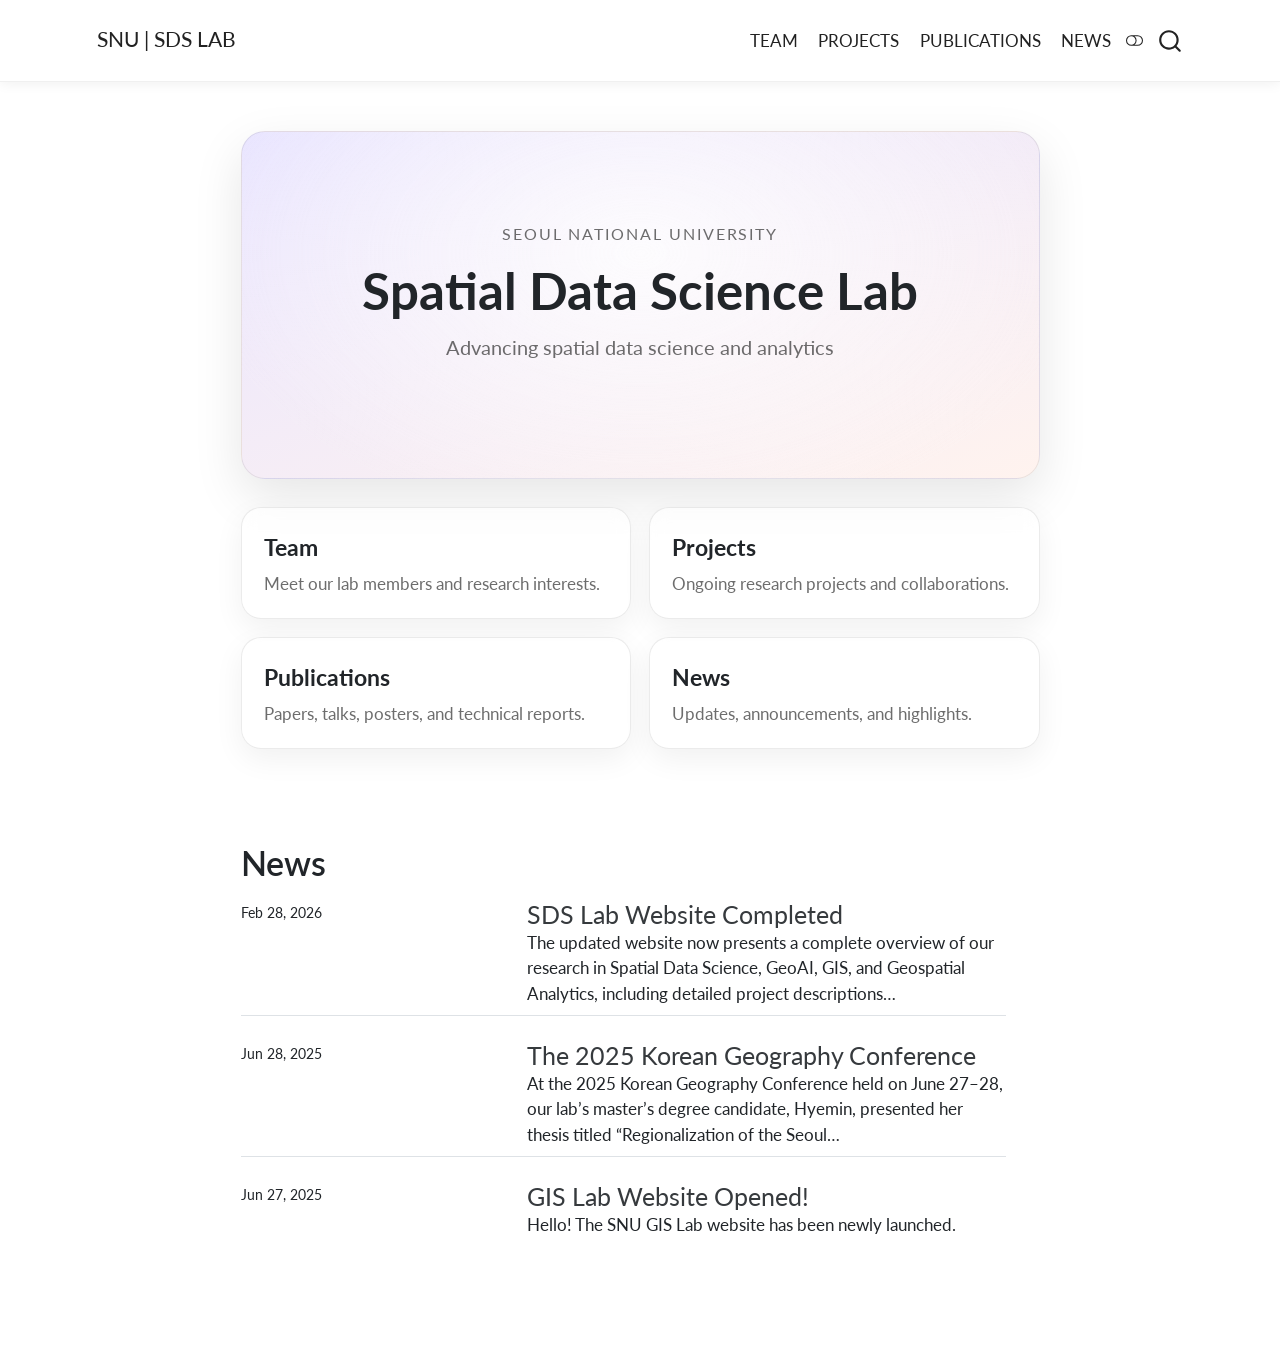
==== docs/index.html @ 04704a0c "Update website from personal version" ====
<!DOCTYPE html>
<html xmlns="http://www.w3.org/1999/xhtml" lang="en" xml:lang="en"><head>

<meta charset="utf-8">
<meta name="generator" content="quarto-1.10.18">

<meta name="viewport" content="width=device-width, initial-scale=1.0, user-scalable=yes">


<title>SDS Lab</title>
<style>
/* Default styles provided by pandoc.
** See https://pandoc.org/MANUAL.html#variables-for-html for config info.
*/
span.smallcaps{font-variant: small-caps;}
div.columns{display: flex; gap: 1.5em;}
div.column{flex: auto;}
@media screen {
div.columns{gap: min(4vw, 1.5em);}
div.column{overflow-x: auto;}
}
div.hanging-indent{margin-left: 1.5em; text-indent: -1.5em;}
ul.task-list{list-style: none;}
ul.task-list li input[type="checkbox"] {
  width: 0.8em;
  margin: 0 0.8em 0.2em -1em; /* quarto-specific, see https://github.com/quarto-dev/quarto-cli/issues/4556 */ 
  vertical-align: middle;
}
</style>


<script src="site_libs/quarto-nav/quarto-nav.js"></script>
<script src="site_libs/quarto-nav/headroom.min.js"></script>
<script src="site_libs/clipboard/clipboard.min.js"></script>
<script src="site_libs/quarto-search/autocomplete.umd.js"></script>
<script src="site_libs/quarto-search/fuse.min.js"></script>
<script src="site_libs/quarto-search/quarto-search.js"></script>
<meta name="quarto:offset" content="./">
<link href="./images/seoul.png" rel="icon" type="image/png">
<script src="site_libs/quarto-listing/list.min.js"></script>
<script src="site_libs/quarto-listing/quarto-listing.js"></script>
<script src="site_libs/quarto-html/quarto.js" type="module"></script>
<script src="site_libs/quarto-html/tabsets/tabsets.js" type="module"></script>
<script src="site_libs/quarto-html/popper.min.js"></script>
<script src="site_libs/quarto-html/tippy.umd.min.js"></script>
<script src="site_libs/quarto-html/anchor.min.js"></script>
<link href="site_libs/quarto-html/tippy.css" rel="stylesheet">
<link href="site_libs/quarto-html/quarto-syntax-highlighting-64a204ab8560d761af7679ceaba22944.css" rel="stylesheet" class="quarto-color-scheme" id="quarto-text-highlighting-styles">
<link href="site_libs/quarto-html/quarto-syntax-highlighting-dark-b85bc7c33db8c58e0ec93c3465666fed.css" rel="stylesheet" class="quarto-color-scheme quarto-color-alternate" id="quarto-text-highlighting-styles">
<link href="site_libs/quarto-html/quarto-syntax-highlighting-64a204ab8560d761af7679ceaba22944.css" rel="stylesheet" class="quarto-color-scheme-extra" id="quarto-text-highlighting-styles">
<script src="site_libs/bootstrap/bootstrap.min.js"></script>
<link href="site_libs/bootstrap/bootstrap-icons.css" rel="stylesheet">
<link href="site_libs/bootstrap/bootstrap-ddade4a43513af6a39879043cc1ed658.min.css" rel="stylesheet" append-hash="true" class="quarto-color-scheme" id="quarto-bootstrap" data-mode="light">
<link href="site_libs/bootstrap/bootstrap-dark-4e72b22b732df1c45b7a433e425665f0.min.css" rel="stylesheet" append-hash="true" class="quarto-color-scheme quarto-color-alternate" id="quarto-bootstrap" data-mode="dark">
<link href="site_libs/bootstrap/bootstrap-ddade4a43513af6a39879043cc1ed658.min.css" rel="stylesheet" append-hash="true" class="quarto-color-scheme-extra" id="quarto-bootstrap" data-mode="light">
<script id="quarto-search-options" type="application/json">{
  "location": "navbar",
  "copy-button": false,
  "collapse-after": 3,
  "panel-placement": "end",
  "type": "overlay",
  "limit": 50,
  "keyboard-shortcut": [
    "f",
    "/",
    "s"
  ],
  "show-item-context": false,
  "language": {
    "search-no-results-text": "No results",
    "search-matching-documents-text": "matching documents",
    "search-copy-link-title": "Copy link to search",
    "search-hide-matches-text": "Hide additional matches",
    "search-more-match-text": "more match in this document",
    "search-more-matches-text": "more matches in this document",
    "search-clear-button-title": "Clear",
    "search-text-placeholder": "",
    "search-detached-cancel-button-title": "Cancel",
    "search-submit-button-title": "Submit",
    "search-label": "Search"
  }
}</script>
<script>

  window.document.addEventListener("DOMContentLoaded", function (_event) {
    const listingTargetEl = window.document.querySelector('#listing-latest-news .list');
    if (!listingTargetEl) {
      // No listing discovered, do not attach.
      return; 
    }

    const options = {
      valueNames: ['listing-date','listing-title','listing-description',{ data: ['index'] },{ data: ['categories'] },{ data: ['listing-date-sort'] },{ data: ['listing-file-modified-sort'] }],
      
      searchColumns: ["listing-date","listing-title","listing-author","listing-subtitle","listing-image","listing-description"],
    };

    window['quarto-listings'] = window['quarto-listings'] || {};
    window['quarto-listings']['listing-latest-news'] = new List('listing-latest-news', options);

    if (window['quarto-listing-loaded']) {
      window['quarto-listing-loaded']();
    }
  });

  window.addEventListener('hashchange',() => {
    if (window['quarto-listing-loaded']) {
      window['quarto-listing-loaded']();
    }
  })
  </script>

  <script src="https://cdnjs.cloudflare.com/polyfill/v3/polyfill.min.js?features=es6"></script>
  <script defer="" src="https://cdn.jsdelivr.net/npm/mathjax@4/tex-chtml.js" type="text/javascript"></script>

<script type="text/javascript">
const typesetMath = (el) => {
  if (window.MathJax) {
    // MathJax Typeset
    window.MathJax.typeset([el]);
  } else if (window.katex) {
    // KaTeX Render
    var mathElements = el.getElementsByClassName("math");
    var macros = [];
    for (var i = 0; i < mathElements.length; i++) {
      var texText = mathElements[i].firstChild;
      if (mathElements[i].tagName == "SPAN" && texText && texText.data) {
        window.katex.render(texText.data, mathElements[i], {
          displayMode: mathElements[i].classList.contains('display'),
          throwOnError: false,
          macros: macros,
          fleqn: false
        });
      }
    }
  }
}
window.Quarto = {
  typesetMath
};
</script>

<link rel="stylesheet" href="styles.css">
</head>

<body class="nav-fixed fullcontent quarto-light"><script id="quarto-html-before-body" type="application/javascript">
    const toggleBodyColorMode = (bsSheetEl) => {
      const mode = bsSheetEl.getAttribute("data-mode");
      const bodyEl = window.document.querySelector("body");
      if (mode === "dark") {
        bodyEl.classList.add("quarto-dark");
        bodyEl.classList.remove("quarto-light");
      } else {
        bodyEl.classList.add("quarto-light");
        bodyEl.classList.remove("quarto-dark");
      }
    }
    const toggleBodyColorPrimary = () => {
      const bsSheetEl = window.document.querySelector("link#quarto-bootstrap:not([rel=disabled-stylesheet])");
      if (bsSheetEl) {
        toggleBodyColorMode(bsSheetEl);
      }
    }
    const setColorSchemeToggle = (alternate) => {
      const toggles = window.document.querySelectorAll('.quarto-color-scheme-toggle');
      for (let i=0; i < toggles.length; i++) {
        const toggle = toggles[i];
        if (toggle) {
          if (alternate) {
            toggle.classList.add("alternate");
          } else {
            toggle.classList.remove("alternate");
          }
        }
      }
    };
    const toggleColorMode = (alternate) => {
      // Switch the stylesheets
      const primaryStylesheets = window.document.querySelectorAll('link.quarto-color-scheme:not(.quarto-color-alternate)');
      const alternateStylesheets = window.document.querySelectorAll('link.quarto-color-scheme.quarto-color-alternate');
      manageTransitions('#quarto-margin-sidebar .nav-link', false);
      if (alternate) {
        // note: dark is layered on light, we don't disable primary!
        enableStylesheet(alternateStylesheets);
        for (const sheetNode of alternateStylesheets) {
          if (sheetNode.id === "quarto-bootstrap") {
            toggleBodyColorMode(sheetNode);
          }
        }
      } else {
        disableStylesheet(alternateStylesheets);
        enableStylesheet(primaryStylesheets)
        toggleBodyColorPrimary();
      }
      manageTransitions('#quarto-margin-sidebar .nav-link', true);
      // Switch the toggles
      setColorSchemeToggle(alternate)
      // Hack to workaround the fact that safari doesn't
      // properly recolor the scrollbar when toggling (#1455)
      if (navigator.userAgent.indexOf('Safari') > 0 && navigator.userAgent.indexOf('Chrome') == -1) {
        manageTransitions("body", false);
        window.scrollTo(0, 1);
        setTimeout(() => {
          window.scrollTo(0, 0);
          manageTransitions("body", true);
        }, 40);
      }
    }
    const disableStylesheet = (stylesheets) => {
      for (let i=0; i < stylesheets.length; i++) {
        const stylesheet = stylesheets[i];
        stylesheet.rel = 'disabled-stylesheet';
      }
    }
    const enableStylesheet = (stylesheets) => {
      for (let i=0; i < stylesheets.length; i++) {
        const stylesheet = stylesheets[i];
        if(stylesheet.rel !== 'stylesheet') { // for Chrome, which will still FOUC without this check
          stylesheet.rel = 'stylesheet';
        }
      }
    }
    const manageTransitions = (selector, allowTransitions) => {
      const els = window.document.querySelectorAll(selector);
      for (let i=0; i < els.length; i++) {
        const el = els[i];
        if (allowTransitions) {
          el.classList.remove('notransition');
        } else {
          el.classList.add('notransition');
        }
      }
    }
    const isFileUrl = () => {
      return window.location.protocol === 'file:';
    }
    const hasAlternateSentinel = () => {
      let styleSentinel = getColorSchemeSentinel();
      if (styleSentinel !== null) {
        return styleSentinel === "alternate";
      } else {
        return false;
      }
    }
    const setStyleSentinel = (alternate) => {
      const value = alternate ? "alternate" : "default";
      if (!isFileUrl()) {
        window.localStorage.setItem("quarto-color-scheme", value);
      } else {
        localAlternateSentinel = value;
      }
    }
    const getColorSchemeSentinel = () => {
      if (!isFileUrl()) {
        const storageValue = window.localStorage.getItem("quarto-color-scheme");
        return storageValue != null ? storageValue : localAlternateSentinel;
      } else {
        return localAlternateSentinel;
      }
    }
    const toggleGiscusIfUsed = (isAlternate, darkModeDefault) => {
      const baseTheme = document.querySelector('#giscus-base-theme')?.value ?? 'light';
      const alternateTheme = document.querySelector('#giscus-alt-theme')?.value ?? 'dark';
      let newTheme = '';
      if(authorPrefersDark) {
        newTheme = isAlternate ? baseTheme : alternateTheme;
      } else {
        newTheme = isAlternate ? alternateTheme : baseTheme;
      }
      const changeGiscusTheme = () => {
        // From: https://github.com/giscus/giscus/issues/336
        const sendMessage = (message) => {
          const iframe = document.querySelector('iframe.giscus-frame');
          if (!iframe) return;
          iframe.contentWindow.postMessage({ giscus: message }, 'https://giscus.app');
        }
        sendMessage({
          setConfig: {
            theme: newTheme
          }
        });
      }
      const isGiscussLoaded = window.document.querySelector('iframe.giscus-frame') !== null;
      if (isGiscussLoaded) {
        changeGiscusTheme();
      }
    };
    const authorPrefersDark = false;
    const queryPrefersDark = window.matchMedia('(prefers-color-scheme: dark)');
    const darkModeDefault = queryPrefersDark.matches;
      document.querySelector('link#quarto-text-highlighting-styles.quarto-color-scheme-extra').rel = 'disabled-stylesheet';
      document.querySelector('link#quarto-bootstrap.quarto-color-scheme-extra').rel = 'disabled-stylesheet';
    let localAlternateSentinel = darkModeDefault ? 'alternate' : 'default';
    // Dark / light mode switch
    window.quartoToggleColorScheme = () => {
      // Read the current dark / light value
      let toAlternate = !hasAlternateSentinel();
      toggleColorMode(toAlternate);
      setStyleSentinel(toAlternate);
      toggleGiscusIfUsed(toAlternate, darkModeDefault);
      window.dispatchEvent(new Event('resize'));
    };
    queryPrefersDark.addEventListener("change", e => {
      if(window.localStorage.getItem("quarto-color-scheme") !== null)
        return;
      const alternate = e.matches
      toggleColorMode(alternate);
      localAlternateSentinel = e.matches ? 'alternate' : 'default'; // this is used alongside local storage!
      toggleGiscusIfUsed(alternate, darkModeDefault);
    });
    // Switch to dark mode if need be
    if (hasAlternateSentinel()) {
      toggleColorMode(true);
    } else {
      toggleColorMode(false);
    }
  </script>

<div id="quarto-search-results"></div>
  <header id="quarto-header" class="headroom fixed-top">
    <nav class="navbar navbar-expand-lg " data-bs-theme="dark">
      <div class="navbar-container container-fluid">
      <div class="navbar-brand-container mx-auto">
    <a href="./index.html" class="navbar-brand navbar-brand-logo">
    <img src="./images/logo3.png" alt="" class="navbar-logo light-content">
    <img src="./images/logo3.png" alt="" class="navbar-logo dark-content">
    </a>
    <a class="navbar-brand" href="./index.html">
    <span class="navbar-title">SNU | SDS LAB</span>
    </a>
  </div>
            <div id="quarto-search" class="" title="Search"></div>
          <button class="navbar-toggler" type="button" data-bs-toggle="collapse" data-bs-target="#navbarCollapse" aria-controls="navbarCollapse" role="menu" aria-expanded="false" aria-label="Toggle navigation" onclick="if (window.quartoToggleHeadroom) { window.quartoToggleHeadroom(); }">
  <span class="navbar-toggler-icon"></span>
</button>
          <div class="collapse navbar-collapse" id="navbarCollapse">
            <ul class="navbar-nav navbar-nav-scroll ms-auto">
  <li class="nav-item">
    <a class="nav-link" href="./team.html"> 
<span class="menu-text">TEAM</span></a>
  </li>  
  <li class="nav-item">
    <a class="nav-link" href="./projects.html"> 
<span class="menu-text">PROJECTS</span></a>
  </li>  
  <li class="nav-item">
    <a class="nav-link" href="./publications.html"> 
<span class="menu-text">PUBLICATIONS</span></a>
  </li>  
  <li class="nav-item">
    <a class="nav-link" href="./news/index.html"> 
<span class="menu-text">NEWS</span></a>
  </li>  
</ul>
          </div> <!-- /navcollapse -->
            <div class="quarto-navbar-tools">
  <a href="" class="quarto-color-scheme-toggle quarto-navigation-tool  px-1" onclick="window.quartoToggleColorScheme(); return false;" title="Toggle dark mode"><i class="bi"></i></a>
</div>
      </div> <!-- /container-fluid -->
    </nav>
</header>
<!-- content -->
<div id="quarto-content" class="quarto-container page-columns page-rows-contents page-layout-article page-navbar">
<!-- sidebar -->
<!-- margin-sidebar -->
    
<!-- main -->
<main class="content" id="quarto-document-content"><header id="title-block-header" class="quarto-title-block"></header>





<div class="home">
<div class="hero">
<div class="hero-inner">

  <div class="hero-eyebrow">Seoul National University</div>

  <h1 class="hero-title">Spatial Data Science Lab</h1>

  <p class="hero-subtitle">
    Advancing spatial data science and analytics
  </p>


</div>
</div>
<div class="feature-grid feature-grid-4">
<a class="feature-card" href="./team.html">
  <div class="feature-title">Team</div>
  <div class="feature-desc">Meet our lab members and research interests.</div>
</a>
<a class="feature-card" href="./projects.html">
  <div class="feature-title">Projects</div>
  <div class="feature-desc">Ongoing research projects and collaborations.</div>
</a>
<a class="feature-card" href="./publications.html">
  <div class="feature-title">Publications</div>
  <div class="feature-desc">Papers, talks, posters, and technical reports.</div>
</a>
<a class="feature-card" href="./news/index.html">
  <div class="feature-title">News</div>
  <div class="feature-desc">Updates, announcements, and highlights.</div>
</a>
</div>
<p><br></p>
<section id="news" class="level1">
<h1>News</h1>
<div id="listing-latest-news" class="quarto-listing quarto-listing-container-default">
<div class="list quarto-listing-default">
<div class="quarto-post image-right" data-index="0" data-categories="V2Vic2l0ZSUyQ0Fubm91bmNlbWVudHM=" data-listing-date-sort="1772204400000" data-listing-file-modified-sort="1791433114632" data-listing-date-modified-sort="NaN" data-listing-reading-time-sort="1" data-listing-word-count-sort="46">
<div class="body">
<h3 class="no-anchor listing-title" data-anchor-id="news">
<a href="./news/posts/2026-02-28-SDS-Lab-Website-Release.html" class="no-external">SDS Lab Website Completed</a>
</h3>
<div class="delink listing-description"><a href="./news/posts/2026-02-28-SDS-Lab-Website-Release.html" class="no-external">
The updated website now presents a complete overview of our research in Spatial Data Science, GeoAI, GIS, and Geospatial Analytics, including detailed project descriptions…
</a></div>
</div>
<div class="metadata">
<a href="./news/posts/2026-02-28-SDS-Lab-Website-Release.html" class="no-external">
<div class="listing-date">
Feb 28, 2026
</div>
</a>
</div>
</div>
<div class="quarto-post image-right" data-index="1" data-categories="Q29uZmVyZW5jZQ==" data-listing-date-sort="1751036400000" data-listing-file-modified-sort="1791433114624" data-listing-date-modified-sort="NaN" data-listing-reading-time-sort="1" data-listing-word-count-sort="47">
<div class="body">
<h3 class="no-anchor listing-title">
<a href="./news/posts/2025-06-28-korean-geography-conference.html" class="no-external">The 2025 Korean Geography Conference</a>
</h3>
<div class="delink listing-description"><a href="./news/posts/2025-06-28-korean-geography-conference.html" class="no-external">
At the 2025 Korean Geography Conference held on June 27–28, our lab’s master’s degree candidate, Hyemin, presented her thesis titled “Regionalization of the Seoul…
</a></div>
</div>
<div class="metadata">
<a href="./news/posts/2025-06-28-korean-geography-conference.html" class="no-external">
<div class="listing-date">
Jun 28, 2025
</div>
</a>
</div>
</div>
<div class="quarto-post image-right" data-index="2" data-categories="V2Vic2l0ZSUyQ0Fubm91bmNlbWVudHM=" data-listing-date-sort="1750950000000" data-listing-file-modified-sort="1791433114616" data-listing-date-modified-sort="NaN" data-listing-reading-time-sort="1" data-listing-word-count-sort="24">
<div class="body">
<h3 class="no-anchor listing-title">
<a href="./news/posts/2025-06-27-website-open.html" class="no-external">GIS Lab Website Opened!</a>
</h3>
<div class="delink listing-description"><a href="./news/posts/2025-06-27-website-open.html" class="no-external">
Hello! The SNU GIS Lab website has been newly launched.
</a></div>
</div>
<div class="metadata">
<a href="./news/posts/2025-06-27-website-open.html" class="no-external">
<div class="listing-date">
Jun 27, 2025
</div>
</a>
</div>
</div>
</div>
<div class="listing-no-matching d-none">No matching items</div>
</div>
</section>
</div>




</main> <!-- /main -->
<!-- SDS LAB: global Go to Top button -->
<button id="sds-go-to-top" type="button" aria-label="Go to top" title="Go to top">
  <svg viewbox="0 0 24 24" fill="none" stroke="currentColor" stroke-width="2" stroke-linecap="round" stroke-linejoin="round" aria-hidden="true">
    <path d="m6 11 6-6 6 6"></path>
    <path d="M12 5v14"></path>
  </svg>
  <span>TOP</span>
</button>
<script>
(function () {
  const button = document.getElementById('sds-go-to-top');
  if (!button) return;

  function updateVisibility() {
    button.classList.toggle('is-visible', window.scrollY > 250);
  }

  button.addEventListener('click', function () {
    const reduceMotion = window.matchMedia('(prefers-reduced-motion: reduce)').matches;
    window.scrollTo({ top: 0, behavior: reduceMotion ? 'instant' : 'smooth' });
  });

  window.addEventListener('scroll', updateVisibility, { passive: true });
  updateVisibility();
})();
</script>
<script id="quarto-html-after-body" type="application/javascript">
  window.document.addEventListener("DOMContentLoaded", function (event) {
    // Ensure there is a toggle, if there isn't float one in the top right
    if (window.document.querySelector('.quarto-color-scheme-toggle') === null) {
      const a = window.document.createElement('a');
      a.classList.add('top-right');
      a.classList.add('quarto-color-scheme-toggle');
      a.href = "";
      a.onclick = function() { try { window.quartoToggleColorScheme(); } catch {} return false; };
      const i = window.document.createElement("i");
      i.classList.add('bi');
      a.appendChild(i);
      window.document.body.appendChild(a);
    }
    setColorSchemeToggle(hasAlternateSentinel())
    const icon = "";
    const anchorJS = new window.AnchorJS();
    anchorJS.options = {
      placement: 'right',
      icon: icon
    };
    anchorJS.add('.anchored');
    const isCodeAnnotation = (el) => {
      for (const clz of el.classList) {
        if (clz.startsWith('code-annotation-')) {                     
          return true;
        }
      }
      return false;
    }
    const onCopySuccess = function(e) {
      // button target
      const button = e.trigger;
      // don't keep focus
      button.blur();
      // flash "checked"
      button.classList.add('code-copy-button-checked');
      var currentTitle = button.getAttribute("title");
      button.setAttribute("title", "Copied!");
      let tooltip;
      if (window.bootstrap) {
        button.setAttribute("data-bs-toggle", "tooltip");
        button.setAttribute("data-bs-placement", "left");
        button.setAttribute("data-bs-title", "Copied!");
        tooltip = new bootstrap.Tooltip(button, 
          { trigger: "manual", 
            customClass: "code-copy-button-tooltip",
            offset: [0, -8]});
        tooltip.show();    
      }
      setTimeout(function() {
        if (tooltip) {
          tooltip.hide();
          button.removeAttribute("data-bs-title");
          button.removeAttribute("data-bs-toggle");
          button.removeAttribute("data-bs-placement");
        }
        button.setAttribute("title", currentTitle);
        button.classList.remove('code-copy-button-checked');
      }, 1000);
      // clear code selection
      e.clearSelection();
    }
    const getTextToCopy = function(trigger) {
      const outerScaffold = trigger.parentElement.cloneNode(true);
      const codeEl = outerScaffold.querySelector('code');
      for (const childEl of codeEl.children) {
        if (isCodeAnnotation(childEl)) {
          childEl.remove();
        }
      }
      return codeEl.innerText;
    }
    const clipboard = new window.ClipboardJS('.code-copy-button:not([data-in-quarto-modal])', {
      text: getTextToCopy
    });
    clipboard.on('success', onCopySuccess);
    if (window.document.getElementById('quarto-embedded-source-code-modal')) {
      const clipboardModal = new window.ClipboardJS('.code-copy-button[data-in-quarto-modal]', {
        text: getTextToCopy,
        container: window.document.getElementById('quarto-embedded-source-code-modal')
      });
      clipboardModal.on('success', onCopySuccess);
    }
      var localhostRegex = new RegExp(/^(?:http|https):\/\/localhost\:?[0-9]*\//);
      var mailtoRegex = new RegExp(/^mailto:/);
        var filterRegex = new RegExp('/' + window.location.host + '/');
      var isInternal = (href) => {
          return filterRegex.test(href) || localhostRegex.test(href) || mailtoRegex.test(href);
      }
      // Inspect non-navigation links and adorn them if external
     var links = window.document.querySelectorAll('a[href]:not(.nav-link):not(.navbar-brand):not(.toc-action):not(.sidebar-link):not(.sidebar-item-toggle):not(.pagination-link):not(.no-external):not([aria-hidden]):not(.dropdown-item):not(.quarto-navigation-tool):not(.about-link)');
      for (var i=0; i<links.length; i++) {
        const link = links[i];
        if (!isInternal(link.href)) {
          // undo the damage that might have been done by quarto-nav.js in the case of
          // links that we want to consider external
          if (link.dataset.originalHref !== undefined) {
            link.href = link.dataset.originalHref;
          }
        }
      }
    function tippyHover(el, contentFn, onTriggerFn, onUntriggerFn) {
      const config = {
        allowHTML: true,
        maxWidth: 500,
        delay: 100,
        arrow: false,
        appendTo: function(el) {
            return el.parentElement;
        },
        interactive: true,
        interactiveBorder: 10,
        theme: 'quarto',
        placement: 'bottom-start',
      };
      if (contentFn) {
        config.content = contentFn;
      }
      if (onTriggerFn) {
        config.onTrigger = onTriggerFn;
      }
      if (onUntriggerFn) {
        config.onUntrigger = onUntriggerFn;
      }
      window.tippy(el, config); 
    }
    const noterefs = window.document.querySelectorAll('a[role="doc-noteref"]');
    for (var i=0; i<noterefs.length; i++) {
      const ref = noterefs[i];
      tippyHover(ref, function() {
        // use id or data attribute instead here
        let href = ref.getAttribute('data-footnote-href') || ref.getAttribute('href');
        try { href = new URL(href).hash; } catch {}
        const id = href.replace(/^#\/?/, "");
        const note = window.document.getElementById(id);
        if (note) {
          return note.innerHTML;
        } else {
          return "";
        }
      });
    }
    const xrefs = window.document.querySelectorAll('a.quarto-xref');
    const processXRef = (id, note) => {
      // Strip column container classes
      const stripColumnClz = (el) => {
        el.classList.remove("page-full", "page-columns");
        if (el.children) {
          for (const child of el.children) {
            stripColumnClz(child);
          }
        }
      }
      stripColumnClz(note)
      if (id === null || id.startsWith('sec-')) {
        // Special case sections, only their first couple elements
        const container = document.createElement("div");
        if (note.children && note.children.length > 2) {
          container.appendChild(note.children[0].cloneNode(true));
          for (let i = 1; i < note.children.length; i++) {
            const child = note.children[i];
            if (child.tagName === "P" && child.innerText === "") {
              continue;
            } else {
              container.appendChild(child.cloneNode(true));
              break;
            }
          }
          if (window.Quarto?.typesetMath) {
            window.Quarto.typesetMath(container);
          }
          return container.innerHTML
        } else {
          if (window.Quarto?.typesetMath) {
            window.Quarto.typesetMath(note);
          }
          return note.innerHTML;
        }
      } else {
        // Remove any anchor links if they are present
        const anchorLink = note.querySelector('a.anchorjs-link');
        if (anchorLink) {
          anchorLink.remove();
        }
        if (window.Quarto?.typesetMath) {
          window.Quarto.typesetMath(note);
        }
        if (note.classList.contains("callout")) {
          return note.outerHTML;
        } else {
          return note.innerHTML;
        }
      }
    }
    for (var i=0; i<xrefs.length; i++) {
      const xref = xrefs[i];
      tippyHover(xref, undefined, function(instance) {
        instance.disable();
        let url = xref.getAttribute('href');
        let hash = undefined; 
        if (url.startsWith('#')) {
          hash = url;
        } else {
          try { hash = new URL(url).hash; } catch {}
        }
        if (hash) {
          const id = hash.replace(/^#\/?/, "");
          const note = window.document.getElementById(id);
          if (note !== null) {
            try {
              const html = processXRef(id, note.cloneNode(true));
              instance.setContent(html);
            } finally {
              instance.enable();
              instance.show();
            }
          } else {
            // See if we can fetch this
            fetch(url.split('#')[0])
            .then(res => res.text())
            .then(html => {
              const parser = new DOMParser();
              const htmlDoc = parser.parseFromString(html, "text/html");
              const note = htmlDoc.getElementById(id);
              if (note !== null) {
                const html = processXRef(id, note);
                instance.setContent(html);
              } 
            }).finally(() => {
              instance.enable();
              instance.show();
            });
          }
        } else {
          // See if we can fetch a full url (with no hash to target)
          // This is a special case and we should probably do some content thinning / targeting
          fetch(url)
          .then(res => res.text())
          .then(html => {
            const parser = new DOMParser();
            const htmlDoc = parser.parseFromString(html, "text/html");
            const note = htmlDoc.querySelector('main.content');
            if (note !== null) {
              // This should only happen for chapter cross references
              // (since there is no id in the URL)
              // remove the first header
              if (note.children.length > 0 && note.children[0].tagName === "HEADER") {
                note.children[0].remove();
              }
              const html = processXRef(null, note);
              instance.setContent(html);
            } 
          }).finally(() => {
            instance.enable();
            instance.show();
          });
        }
      }, function(instance) {
      });
    }
        let selectedAnnoteEl;
        const selectorForAnnotation = ( cell, annotation) => {
          let cellAttr = 'data-code-cell="' + cell + '"';
          let lineAttr = 'data-code-annotation="' +  annotation + '"';
          const selector = 'span[' + cellAttr + '][' + lineAttr + ']';
          return selector;
        }
        const selectCodeLines = (annoteEl) => {
          const doc = window.document;
          const targetCell = annoteEl.getAttribute("data-target-cell");
          const targetAnnotation = annoteEl.getAttribute("data-target-annotation");
          const annoteSpan = window.document.querySelector(selectorForAnnotation(targetCell, targetAnnotation));
          const lines = annoteSpan.getAttribute("data-code-lines").split(",");
          const lineIds = lines.map((line) => {
            return targetCell + "-" + line;
          })
          let top = null;
          let height = null;
          let parent = null;
          if (lineIds.length > 0) {
              //compute the position of the single el (top and bottom and make a div)
              const el = window.document.getElementById(lineIds[0]);
              top = el.offsetTop;
              height = el.offsetHeight;
              parent = el.parentElement.parentElement;
            if (lineIds.length > 1) {
              const lastEl = window.document.getElementById(lineIds[lineIds.length - 1]);
              const bottom = lastEl.offsetTop + lastEl.offsetHeight;
              height = bottom - top;
            }
            if (top !== null && height !== null && parent !== null) {
              // cook up a div (if necessary) and position it 
              let div = window.document.getElementById("code-annotation-line-highlight");
              if (div === null) {
                div = window.document.createElement("div");
                div.setAttribute("id", "code-annotation-line-highlight");
                div.style.position = 'absolute';
                parent.appendChild(div);
              }
              div.style.top = top - 2 + "px";
              div.style.height = height + 4 + "px";
              div.style.left = 0;
              let gutterDiv = window.document.getElementById("code-annotation-line-highlight-gutter");
              if (gutterDiv === null) {
                gutterDiv = window.document.createElement("div");
                gutterDiv.setAttribute("id", "code-annotation-line-highlight-gutter");
                gutterDiv.style.position = 'absolute';
                const codeCell = window.document.getElementById(targetCell);
                const gutter = codeCell.querySelector('.code-annotation-gutter');
                gutter.appendChild(gutterDiv);
              }
              gutterDiv.style.top = top - 2 + "px";
              gutterDiv.style.height = height + 4 + "px";
            }
            selectedAnnoteEl = annoteEl;
          }
        };
        const unselectCodeLines = () => {
          const elementsIds = ["code-annotation-line-highlight", "code-annotation-line-highlight-gutter"];
          elementsIds.forEach((elId) => {
            const div = window.document.getElementById(elId);
            if (div) {
              div.remove();
            }
          });
          selectedAnnoteEl = undefined;
        };
          // Handle positioning of the toggle
      window.addEventListener(
        "resize",
        throttle(() => {
          elRect = undefined;
          if (selectedAnnoteEl) {
            selectCodeLines(selectedAnnoteEl);
          }
        }, 10)
      );
      function throttle(fn, ms) {
      let throttle = false;
      let timer;
        return (...args) => {
          if(!throttle) { // first call gets through
              fn.apply(this, args);
              throttle = true;
          } else { // all the others get throttled
              if(timer) clearTimeout(timer); // cancel #2
              timer = setTimeout(() => {
                fn.apply(this, args);
                timer = throttle = false;
              }, ms);
          }
        };
      }
        // Attach click handler to the DT
        const annoteDls = window.document.querySelectorAll('dt[data-target-cell]');
        for (const annoteDlNode of annoteDls) {
          annoteDlNode.addEventListener('click', (event) => {
            const clickedEl = event.target;
            if (clickedEl !== selectedAnnoteEl) {
              unselectCodeLines();
              const activeEl = window.document.querySelector('dt[data-target-cell].code-annotation-active');
              if (activeEl) {
                activeEl.classList.remove('code-annotation-active');
              }
              selectCodeLines(clickedEl);
              clickedEl.classList.add('code-annotation-active');
            } else {
              // Unselect the line
              unselectCodeLines();
              clickedEl.classList.remove('code-annotation-active');
            }
          });
        }
    const findCites = (el) => {
      const parentEl = el.parentElement;
      if (parentEl) {
        const cites = parentEl.dataset.cites;
        if (cites) {
          return {
            el,
            cites: cites.split(' ')
          };
        } else {
          return findCites(el.parentElement)
        }
      } else {
        return undefined;
      }
    };
    var bibliorefs = window.document.querySelectorAll('a[role="doc-biblioref"]');
    for (var i=0; i<bibliorefs.length; i++) {
      const ref = bibliorefs[i];
      const citeInfo = findCites(ref);
      if (citeInfo) {
        tippyHover(citeInfo.el, function() {
          var popup = window.document.createElement('div');
          citeInfo.cites.forEach(function(cite) {
            var citeDiv = window.document.createElement('div');
            citeDiv.classList.add('hanging-indent');
            citeDiv.classList.add('csl-entry');
            var biblioDiv = window.document.getElementById('ref-' + cite);
            if (biblioDiv) {
              citeDiv.innerHTML = biblioDiv.innerHTML;
            }
            popup.appendChild(citeDiv);
          });
          return popup.innerHTML;
        });
      }
    }
  });
  </script>
</div> <!-- /content -->




</body></html>
---- docs/site_libs/quarto-html/quarto-syntax-highlighting-64a204ab8560d761af7679ceaba22944.css ----
/* quarto syntax highlight colors */
:root {
  --quarto-hl-ot-color: #003B4F;
  --quarto-hl-at-color: #657422;
  --quarto-hl-ss-color: #20794D;
  --quarto-hl-an-color: #5E5E5E;
  --quarto-hl-fu-color: #4758AB;
  --quarto-hl-st-color: #20794D;
  --quarto-hl-cf-color: #003B4F;
  --quarto-hl-op-color: #5E5E5E;
  --quarto-hl-er-color: #AD0000;
  --quarto-hl-bn-color: #AD0000;
  --quarto-hl-al-color: #AD0000;
  --quarto-hl-va-color: #111111;
  --quarto-hl-bu-color: inherit;
  --quarto-hl-ex-color: inherit;
  --quarto-hl-pp-color: #AD0000;
  --quarto-hl-in-color: #5E5E5E;
  --quarto-hl-vs-color: #20794D;
  --quarto-hl-wa-color: #5E5E5E;
  --quarto-hl-do-color: #5E5E5E;
  --quarto-hl-im-color: #00769E;
  --quarto-hl-ch-color: #20794D;
  --quarto-hl-dt-color: #AD0000;
  --quarto-hl-fl-color: #AD0000;
  --quarto-hl-co-color: #5E5E5E;
  --quarto-hl-cv-color: #5E5E5E;
  --quarto-hl-cn-color: #8f5902;
  --quarto-hl-sc-color: #5E5E5E;
  --quarto-hl-dv-color: #AD0000;
  --quarto-hl-kw-color: #003B4F;
}

/* other quarto variables */
:root {
  --quarto-font-monospace: SFMono-Regular, Menlo, Monaco, Consolas, "Liberation Mono", "Courier New", monospace;
}

/* syntax highlight based on Pandoc's rules */
pre > code.sourceCode > span {
  color: #003B4F;
}

code.sourceCode > span {
  color: #003B4F;
}

div.sourceCode,
div.sourceCode pre.sourceCode {
  color: #003B4F;
}

/* Normal */
code span {
  color: #003B4F;
}

/* Alert */
code span.al {
  color: #AD0000;
  font-style: inherit;
}

/* Annotation */
code span.an {
  color: #5E5E5E;
  font-style: inherit;
}

/* Attribute */
code span.at {
  color: #657422;
  font-style: inherit;
}

/* BaseN */
code span.bn {
  color: #AD0000;
  font-style: inherit;
}

/* BuiltIn */
code span.bu {
  font-style: inherit;
}

/* ControlFlow */
code span.cf {
  color: #003B4F;
  font-weight: bold;
  font-style: inherit;
}

/* Char */
code span.ch {
  color: #20794D;
  font-style: inherit;
}

/* Constant */
code span.cn {
  color: #8f5902;
  font-style: inherit;
}

/* Comment */
code span.co {
  color: #5E5E5E;
  font-style: inherit;
}

/* CommentVar */
code span.cv {
  color: #5E5E5E;
  font-style: italic;
}

/* Documentation */
code span.do {
  color: #5E5E5E;
  font-style: italic;
}

/* DataType */
code span.dt {
  color: #AD0000;
  font-style: inherit;
}

/* DecVal */
code span.dv {
  color: #AD0000;
  font-style: inherit;
}

/* Error */
code span.er {
  color: #AD0000;
  font-style: inherit;
}

/* Extension */
code span.ex {
  font-style: inherit;
}

/* Float */
code span.fl {
  color: #AD0000;
  font-style: inherit;
}

/* Function */
code span.fu {
  color: #4758AB;
  font-style: inherit;
}

/* Import */
code span.im {
  color: #00769E;
  font-style: inherit;
}

/* Information */
code span.in {
  color: #5E5E5E;
  font-style: inherit;
}

/* Keyword */
code span.kw {
  color: #003B4F;
  font-weight: bold;
  font-style: inherit;
}

/* Operator */
code span.op {
  color: #5E5E5E;
  font-style: inherit;
}

/* Other */
code span.ot {
  color: #003B4F;
  font-style: inherit;
}

/* Preprocessor */
code span.pp {
  color: #AD0000;
  font-style: inherit;
}

/* SpecialChar */
code span.sc {
  color: #5E5E5E;
  font-style: inherit;
}

/* SpecialString */
code span.ss {
  color: #20794D;
  font-style: inherit;
}

/* String */
code span.st {
  color: #20794D;
  font-style: inherit;
}

/* Variable */
code span.va {
  color: #111111;
  font-style: inherit;
}

/* VerbatimString */
code span.vs {
  color: #20794D;
  font-style: inherit;
}

/* Warning */
code span.wa {
  color: #5E5E5E;
  font-style: italic;
}

.prevent-inlining {
  content: "</";
}

/*# sourceMappingURL=9d8d5bb603a83b8298b89080a598c93b.css.map */
---- docs/site_libs/quarto-html/quarto-syntax-highlighting-dark-b85bc7c33db8c58e0ec93c3465666fed.css ----
/* quarto syntax highlight colors */
:root {
  --quarto-hl-al-color: #f07178;
  --quarto-hl-an-color: #d4d0ab;
  --quarto-hl-at-color: #00e0e0;
  --quarto-hl-bn-color: #d4d0ab;
  --quarto-hl-bu-color: #abe338;
  --quarto-hl-ch-color: #abe338;
  --quarto-hl-co-color: #f8f8f2;
  --quarto-hl-cv-color: #ffd700;
  --quarto-hl-cn-color: #ffd700;
  --quarto-hl-cf-color: #ffa07a;
  --quarto-hl-dt-color: #ffa07a;
  --quarto-hl-dv-color: #d4d0ab;
  --quarto-hl-do-color: #f8f8f2;
  --quarto-hl-er-color: #f07178;
  --quarto-hl-ex-color: #00e0e0;
  --quarto-hl-fl-color: #d4d0ab;
  --quarto-hl-fu-color: #ffa07a;
  --quarto-hl-im-color: #abe338;
  --quarto-hl-in-color: #d4d0ab;
  --quarto-hl-kw-color: #ffa07a;
  --quarto-hl-op-color: #ffa07a;
  --quarto-hl-ot-color: #00e0e0;
  --quarto-hl-pp-color: #dcc6e0;
  --quarto-hl-re-color: #00e0e0;
  --quarto-hl-sc-color: #abe338;
  --quarto-hl-ss-color: #abe338;
  --quarto-hl-st-color: #abe338;
  --quarto-hl-va-color: #00e0e0;
  --quarto-hl-vs-color: #abe338;
  --quarto-hl-wa-color: #dcc6e0;
}

/* other quarto variables */
:root {
  --quarto-font-monospace: SFMono-Regular, Menlo, Monaco, Consolas, "Liberation Mono", "Courier New", monospace;
}

/* syntax highlight based on Pandoc's rules */
pre > code.sourceCode > span {
  color: #f8f8f2;
}

code.sourceCode > span {
  color: #f8f8f2;
}

div.sourceCode,
div.sourceCode pre.sourceCode {
  color: #f8f8f2;
}

/* Normal */
code span {
  color: #f8f8f2;
}

/* Alert */
code span.al {
  color: #f07178;
}

/* Annotation */
code span.an {
  color: #d4d0ab;
}

/* Attribute */
code span.at {
  color: #00e0e0;
}

/* BaseN */
code span.bn {
  color: #d4d0ab;
}

/* BuiltIn */
code span.bu {
  color: #abe338;
}

/* ControlFlow */
code span.cf {
  font-weight: bold;
  color: #ffa07a;
}

/* Char */
code span.ch {
  color: #abe338;
}

/* Constant */
code span.cn {
  color: #ffd700;
}

/* Comment */
code span.co {
  font-style: italic;
  color: #f8f8f2;
}

/* CommentVar */
code span.cv {
  color: #ffd700;
}

/* Documentation */
code span.do {
  color: #f8f8f2;
}

/* DataType */
code span.dt {
  color: #ffa07a;
}

/* DecVal */
code span.dv {
  color: #d4d0ab;
}

/* Error */
code span.er {
  color: #f07178;
  text-decoration: underline;
}

/* Extension */
code span.ex {
  font-weight: bold;
  color: #00e0e0;
}

/* Float */
code span.fl {
  color: #d4d0ab;
}

/* Function */
code span.fu {
  color: #ffa07a;
}

/* Import */
code span.im {
  color: #abe338;
}

/* Information */
code span.in {
  color: #d4d0ab;
}

/* Keyword */
code span.kw {
  font-weight: bold;
  color: #ffa07a;
}

/* Operator */
code span.op {
  color: #ffa07a;
}

/* Other */
code span.ot {
  color: #00e0e0;
}

/* Preprocessor */
code span.pp {
  color: #dcc6e0;
}

/* RegionMarker */
code span.re {
  background-color: #f8f8f2;
  color: #00e0e0;
}

/* SpecialChar */
code span.sc {
  color: #abe338;
}

/* SpecialString */
code span.ss {
  color: #abe338;
}

/* String */
code span.st {
  color: #abe338;
}

/* Variable */
code span.va {
  color: #00e0e0;
}

/* VerbatimString */
code span.vs {
  color: #abe338;
}

/* Warning */
code span.wa {
  color: #dcc6e0;
}

.prevent-inlining {
  content: "</";
}

/*# sourceMappingURL=4ed8f1090dec6531da29ab00902aa718.css.map */
---- docs/site_libs/quarto-html/quarto-syntax-highlighting-64a204ab8560d761af7679ceaba22944.css ----
/* quarto syntax highlight colors */
:root {
  --quarto-hl-ot-color: #003B4F;
  --quarto-hl-at-color: #657422;
  --quarto-hl-ss-color: #20794D;
  --quarto-hl-an-color: #5E5E5E;
  --quarto-hl-fu-color: #4758AB;
  --quarto-hl-st-color: #20794D;
  --quarto-hl-cf-color: #003B4F;
  --quarto-hl-op-color: #5E5E5E;
  --quarto-hl-er-color: #AD0000;
  --quarto-hl-bn-color: #AD0000;
  --quarto-hl-al-color: #AD0000;
  --quarto-hl-va-color: #111111;
  --quarto-hl-bu-color: inherit;
  --quarto-hl-ex-color: inherit;
  --quarto-hl-pp-color: #AD0000;
  --quarto-hl-in-color: #5E5E5E;
  --quarto-hl-vs-color: #20794D;
  --quarto-hl-wa-color: #5E5E5E;
  --quarto-hl-do-color: #5E5E5E;
  --quarto-hl-im-color: #00769E;
  --quarto-hl-ch-color: #20794D;
  --quarto-hl-dt-color: #AD0000;
  --quarto-hl-fl-color: #AD0000;
  --quarto-hl-co-color: #5E5E5E;
  --quarto-hl-cv-color: #5E5E5E;
  --quarto-hl-cn-color: #8f5902;
  --quarto-hl-sc-color: #5E5E5E;
  --quarto-hl-dv-color: #AD0000;
  --quarto-hl-kw-color: #003B4F;
}

/* other quarto variables */
:root {
  --quarto-font-monospace: SFMono-Regular, Menlo, Monaco, Consolas, "Liberation Mono", "Courier New", monospace;
}

/* syntax highlight based on Pandoc's rules */
pre > code.sourceCode > span {
  color: #003B4F;
}

code.sourceCode > span {
  color: #003B4F;
}

div.sourceCode,
div.sourceCode pre.sourceCode {
  color: #003B4F;
}

/* Normal */
code span {
  color: #003B4F;
}

/* Alert */
code span.al {
  color: #AD0000;
  font-style: inherit;
}

/* Annotation */
code span.an {
  color: #5E5E5E;
  font-style: inherit;
}

/* Attribute */
code span.at {
  color: #657422;
  font-style: inherit;
}

/* BaseN */
code span.bn {
  color: #AD0000;
  font-style: inherit;
}

/* BuiltIn */
code span.bu {
  font-style: inherit;
}

/* ControlFlow */
code span.cf {
  color: #003B4F;
  font-weight: bold;
  font-style: inherit;
}

/* Char */
code span.ch {
  color: #20794D;
  font-style: inherit;
}

/* Constant */
code span.cn {
  color: #8f5902;
  font-style: inherit;
}

/* Comment */
code span.co {
  color: #5E5E5E;
  font-style: inherit;
}

/* CommentVar */
code span.cv {
  color: #5E5E5E;
  font-style: italic;
}

/* Documentation */
code span.do {
  color: #5E5E5E;
  font-style: italic;
}

/* DataType */
code span.dt {
  color: #AD0000;
  font-style: inherit;
}

/* DecVal */
code span.dv {
  color: #AD0000;
  font-style: inherit;
}

/* Error */
code span.er {
  color: #AD0000;
  font-style: inherit;
}

/* Extension */
code span.ex {
  font-style: inherit;
}

/* Float */
code span.fl {
  color: #AD0000;
  font-style: inherit;
}

/* Function */
code span.fu {
  color: #4758AB;
  font-style: inherit;
}

/* Import */
code span.im {
  color: #00769E;
  font-style: inherit;
}

/* Information */
code span.in {
  color: #5E5E5E;
  font-style: inherit;
}

/* Keyword */
code span.kw {
  color: #003B4F;
  font-weight: bold;
  font-style: inherit;
}

/* Operator */
code span.op {
  color: #5E5E5E;
  font-style: inherit;
}

/* Other */
code span.ot {
  color: #003B4F;
  font-style: inherit;
}

/* Preprocessor */
code span.pp {
  color: #AD0000;
  font-style: inherit;
}

/* SpecialChar */
code span.sc {
  color: #5E5E5E;
  font-style: inherit;
}

/* SpecialString */
code span.ss {
  color: #20794D;
  font-style: inherit;
}

/* String */
code span.st {
  color: #20794D;
  font-style: inherit;
}

/* Variable */
code span.va {
  color: #111111;
  font-style: inherit;
}

/* VerbatimString */
code span.vs {
  color: #20794D;
  font-style: inherit;
}

/* Warning */
code span.wa {
  color: #5E5E5E;
  font-style: italic;
}

.prevent-inlining {
  content: "</";
}

/*# sourceMappingURL=9d8d5bb603a83b8298b89080a598c93b.css.map */
---- docs/styles.css ----
/* ===== Global Link Color ===== */

a {
  color: #003876;
  text-decoration: none;
}

a:hover {
  color: #001f4d;
  text-decoration: underline;
}

/* ===== Global Page Width ===== */

.page-columns,
.page-layout-article,
.quarto-container {
  max-width: 1100px;
  margin: 0 auto;
}

/* Hide Quarto page title header */
.quarto-title-block,
#title-block-header,
.quarto-title {
  display: none !important;
  margin: 0 !important;
  padding: 0 !important;
}

/* =========================
   Slim Page Banner (Publications/News/Projects)
========================= */

.page-banner{
  border-radius: 18px;
  overflow: hidden;
  margin: 20px 0 40px 0;
  box-shadow: 0 10px 30px rgba(0,0,0,0.08);
}

.page-banner-img{
  width: 100%;
  height: 380px;              /* 여기서 세로 높이 조절 */
  object-fit: cover;
  object-position: center;
  display: block;
  border-radius: 0 !important;
}

.page-banner p{
  margin: 0 !important;
}

/* ---------------------------
   Member profile list fix
---------------------------- */
.member-profile ul,
.member-profile ol {
  margin-left: 1.2em;
  padding-left: 1.2em;
  list-style: disc;
}
.member-profile ul li,
.member-profile ol li {
  margin-bottom: 0.3em;
}


/* ---------------------------
   HOME ONLY: Banner/Hero scope
   (index.qmd에 class="home"를 주면 가장 깔끔함)
---------------------------- */

/* 1) index.qmd 최상단에 아래를 넣어줘 (권장)
::: {.home}
...
:::
*/

.home .column-screen{
  margin-top: 0;
  padding-top: 0;
}

/* body padding-top을 전역으로 0 박지 말 것 */
/* (navbar 겹침 방지) */

/* navbar */

/* Navbar logo size */
.navbar-brand img {
  height: 36px !important;   /* 32~48px 사이에서 조절해봐 */
  max-height: none !important;
}

.navbar {
  box-shadow: 0 2px 12px rgba(0,0,0,0.06);
  border-bottom: 1px solid rgba(0,0,0,0.06);
}

/* Navbar title hover */
.navbar .navbar-brand:hover,
.navbar .navbar-brand:focus {
  color: #003A70 !important;  /* SNU Blue */
}

/* Navbar hover: SNU Blue */
.navbar .nav-link:hover,
.navbar .nav-link:focus {
  color: #003A70 !important;   /* SNU Blue */
}

.navbar .nav-link.active {
  color: #003A70 !important;   /* 현재 페이지도 SNU Blue */
}

/* Navbar inner width control */
.navbar .container-fluid {
  max-width: 1150px;   /* index 페이지 폭과 맞추기 */
  margin: 0 auto;
  padding-left: 24px;
  padding-right: 24px;
}

/* ---------------------------
   Option A: Photo Banner (기존 방식 개선)
---------------------------- */
.home .banner {
  position: relative;
  width: 100%;
  height: clamp(420px, 70vh, 860px); /* 반응형 */
  overflow: hidden;
  border-radius: 24px;
}

.home .banner img {
  width: 100%;
  height: 100%;
  object-fit: cover;
  object-position: 50% 100%;
  display: block;
  transform: scale(1.02);
}

.home .banner::after{
  content:"";
  position:absolute;
  inset:0;
  background: linear-gradient(
    180deg,
    rgba(0,0,0,0.15) 0%,
    rgba(0,0,0,0.35) 55%,
    rgba(0,0,0,0.55) 100%
  );
  pointer-events:none;
}

.home .banner .centered-text {
  position: absolute;
  top: 68%;
  left: 50%;
  transform: translate(-50%, -50%);
  color: #fff;
  font-size: clamp(2rem, 4vw, 4rem);
  font-weight: 700;
  text-shadow: 0 10px 30px rgba(0,0,0,.45);
  z-index: 10;
  text-align: center;
  line-height: 1.15;
}

/* 4개 카드가 들어가는 그리드 설정 */
.home .feature-grid {
  display: grid;
  /* 2열로 고정하고 싶다면 아래 설정 유지 */
  grid-template-columns: repeat(2, 1fr); 
  gap: 20px;
  margin: 40px 0;
}

/* News 섹션은 그리드 영향을 받지 않도록 초기화 */
#latest-news {
  display: block; /* 그리드 해제 */
  width: 100%;
}

/* 모바일 대응: 900px 미만일 때 1열로 변경 */
@media (max-width: 900px) {
  .home .feature-grid {
    grid-template-columns: 1fr;
  }
}

/* 1. p 태그가 그리드 레이아웃을 방해하지 못하게 껍데기만 남깁니다 */
.feature-grid p {
    display: contents; /* p 태그의 스타일(여백 등)을 무시하고 자식(카드)만 그리드에 참여시킴 */
}

/* 2. 카드 사이의 불필요한 간격을 방지 */
.feature-grid {
    display: grid;
    grid-template-columns: repeat(2, 1fr);
    gap: 18px;
    align-items: start;
}
/* ---------------------------
   Option B: Modern Gradient Hero (시안 느낌)
   index.qmd에서 .hero를 쓰면 적용됨
---------------------------- */
:root{
  --sds-bg-1: rgba(215, 208, 255, 0.55);
  --sds-bg-2: rgba(255, 233, 225, 0.55);
  --sds-text: #2f2f2f;
  --sds-muted: rgba(47,47,47,.70);
  --sds-card: rgba(255,255,255,.55);
  --sds-border: rgba(0,0,0,.08);
  --sds-shadow: 0 18px 50px rgba(0,0,0,.10);
}

.home .hero{
  position: relative;
  border-radius: 24px;
  padding: clamp(52px, 7vw, 92px) 24px;
  margin: 18px 0 28px 0;
  overflow: hidden;
  background:
    radial-gradient(800px 500px at 50% 35%, rgba(255,255,255,.85), rgba(255,255,255,0) 55%),
    linear-gradient(160deg, var(--sds-bg-1), var(--sds-bg-2));
  box-shadow: var(--sds-shadow);
  border: 1px solid var(--sds-border);
}

.home .hero-inner{
  max-width: 980px;
  margin: 0 auto;
  text-align: center;
}

.home .hero-eyebrow{
  font-size: 0.95rem;
  letter-spacing: .12em;
  text-transform: uppercase;
  color: var(--sds-muted);
  margin-bottom: 14px;
}

.home .hero-title{
  font-size: clamp(2.2rem, 4vw, 4rem);
  font-weight: 700;
  margin: 0 0 12px 0;
}

.home .hero-subtitle{
  font-size: 1.15rem;
  color: var(--sds-muted);
  margin: 0 0 26px 0;
}

.home .feature-grid{
  display: grid;
  grid-template-columns: repeat(2, minmax(0, 1fr));
  gap: 18px;
  margin: 10px 0 34px 0;
}

@media (max-width: 900px){
  .home .feature-grid{ grid-template-columns: 1fr; }
}

.home .feature-card{
  display: block;
  text-decoration: none;
  color: inherit;
  background: var(--sds-card);
  border: 1px solid var(--sds-border);
  border-radius: 20px;
  padding: 22px;
  box-shadow: 0 10px 30px rgba(0,0,0,.06);
  transition: transform .15s ease, box-shadow .15s ease, background .15s ease;
  backdrop-filter: blur(10px);
}

.home .feature-card:hover{
  transform: translateY(-2px);
  box-shadow: 0 18px 44px rgba(0,0,0,.10);
  background: rgba(255,255,255,.70);
}

.home .feature-title{
  font-size: 1.35rem;
  font-weight: 700;
  margin-bottom: 6px;
}

.home .feature-desc{
  color: var(--sds-muted);
  line-height: 1.5;
}


/* ---------------------------
   News style (기존 유지)
---------------------------- */
.news-item {
  display: flex;
  justify-content: space-between;
  align-items: baseline;
  padding: 0.75rem 0;
  border-bottom: 1px solid #eee;
}
.news-title a {
  text-decoration: none;
  color: inherit;
}
.news-title a:hover {
  text-decoration: underline;
}
.news-date {
  white-space: nowrap;
  color: #777;
  font-size: 0.9em;
}


/* Team: Group photo hero card */
.team-hero-card{
  border-radius: 24px;
  overflow: hidden;
  border: 1px solid rgba(0,0,0,0.08);
  box-shadow: 0 18px 50px rgba(0,0,0,0.10);
  background: #fff;
  margin: 18px 0 28px 0;
}

.team-hero-img{
  width: 100%;
  height: clamp(260px, 52vh, 520px);
  object-fit: cover;
  object-position: 50% 40%;
  display: block;
}

.team-hero-card p{
  margin: 0;
}
.team-hero-img{
  display: block;
}

/* ===== Professor card ===== */
.prof-photo{
  width: 320px;      /* 고정 크기 */
  max-width: 100%;
  border-radius: 18px;
  box-shadow: 0 18px 40px rgba(0,0,0,0.12);
}

.professor-layout{
  display: grid;
  grid-template-columns: 320px 1fr;  /* 사진 크기와 동일하게 */
  gap: 48px;
  align-items: start;
}

.profile-icons{
  margin-top: 18px;
  display: flex;
  gap: 14px;
}

.icon-link{
  width: 28px;
  transition: transform 0.2s ease;
}

.icon-link:hover{
  transform: scale(1.15);
}

/* ===== Members (2-column cards) ===== */

/* 2열 레이아웃 그리드 */
.member-grid {
  display: grid;
  grid-template-columns: 1fr 1fr; /* 2열 배치 */
  gap: 40px 30px;
  margin-top: 30px;
}

/* 카드 내부: 사진(좌) + 정보(우) 가로 정렬 */
.member-card {
  display: flex;
  align-items: flex-start;
  gap: 20px;
}

/* 사진 크기 고정 */
.member-photo {
  width: 140px;
  height: 175px;
  object-fit: cover;
  border-radius: 10px;
  flex-shrink: 0;
}

/* 텍스트 스타일링 */
.member-info h3 {
  margin: 0 0 5px 0 !important;
  font-size: 1.4rem;
  font-weight: 700;
  color: #333;
}

.member-role {
  font-weight: 600;
  margin-bottom: 5px !important;
  color: #555;
}

.member-email {
  font-size: 0.95rem;
  margin-bottom: 12px !important;
}

.badge-container {
  display: flex;
  flex-wrap: wrap;
  gap: 6px;
}

.badge {
  background-color: #f2f2f2;
  color: #666;
  padding: 3px 12px;
  border-radius: 15px;
  font-size: 0.8rem;
  border: 1px solid #e0e0e0;
}

/* 모바일 화면에서는 1열로 변경 */
@media (max-width: 900px) {
  .member-grid {
    grid-template-columns: 1fr;
  }
}

.member-icons{
  margin-top: 10px;
  display: flex;
  gap: 12px;
  align-items: center;
}

.member-icon{
  width: 26px;
  height: 26px;
  object-fit: contain;
  transition: transform 0.2s ease;
}

.member-icon:hover{
  transform: scale(1.12);
}

/* 1. 섹션 제목 스타일 (중앙 정렬 + 상단 여백 + 남색 포인트) */
h2, .section-title {
  text-align: center;
  margin-top: 100px !important; /* 위쪽 여백 대폭 추가 */
  margin-bottom: 50px !important;
  font-weight: 800;
  color: #003876; /* SNU Blue 남색 포인트 */
  position: relative;
  display: block;
}

/* 제목 아래에 짧은 남색 선 포인트 추가 */
h2::after {
  content: "";
  display: block;
  width: 50px;
  height: 3px;
  background-color: #003876;
  margin: 15px auto 0;
}

/* Remove heading anchor icon (chain icon) */
.anchorjs-link {
  display: none !important;
}

/* =========================
   News listing image resize
========================= */

.quarto-listing .listing-item-img {
  max-width: 240px;
  height: 150px;
  object-fit: cover;
  border-radius: 14px;
}
/* News 썸네일 아래 여백 */
.quarto-listing .listing-item-img,
.quarto-listing .thumbnail-image,
.quarto-listing img {
  margin-bottom: 18px;
}



/* ===== Publications list ===== */
.pub-item{
  padding: 18px 0 22px 0;
  border-bottom: 1px solid rgba(0,0,0,0.10);
}

.pub-title{
  font-size: 1.25rem;
  font-weight: 800;
  line-height: 1.25;
  margin-bottom: 6px;
}

.pub-title a{
  color: #111;
  text-decoration: underline;
  text-underline-offset: 3px;
}

.pub-title a:hover{
  color: #003876; /* SNU Blue */
}

.pub-authors{
  color: rgba(0,0,0,0.70);
  font-size: 0.98rem;
  margin-bottom: 10px;
}

.pub-tags{
  display: flex;
  flex-wrap: wrap;
  gap: 8px;
}

.pub-tag{
  background: #f2f2f2;
  border: 1px solid #e0e0e0;
  color: #555;
  padding: 3px 10px;
  border-radius: 999px;
  font-size: 0.8rem;
}

/* ===== Project layout refined ===== */

.project-item{
  display: grid;
  grid-template-columns: 140px 1fr;
  gap: 30px;
  align-items: start;
  padding: 28px 0;
  border-bottom: 1px solid rgba(0,0,0,0.08);
}

/* 로고 */
.project-logo img{
  width: 120px;
  height: auto;
  object-fit: contain;
}

/* 제목 */
.project-title{
  font-size: 1.45rem;
  font-weight: 800;
  margin-bottom: 12px;
  color: #003876; /* SNU Blue */
}

.project-meta{
  font-weight: 600;
  font-size: 0.95rem;
  color: rgba(0,0,0,0.55);
}

/* 설명 */
.project-desc{
  line-height: 1.65;
  color: rgba(0,0,0,0.75);
  margin-bottom: 14px;
}

/* 주관/기관 */
.project-org{
  font-size: 0.95rem;
  color: rgba(0,0,0,0.55);
  font-weight: 500;
}

/* 모바일 */
@media (max-width: 900px){
  .project-item{
    grid-template-columns: 1fr;
  }

  .project-logo{
    margin-bottom: 15px;
  }
}
/* 메일 아이콘만 살짝 확대 */
.member-icons a:first-child .member-icon {
  transform: scale(1.25);
}

/* 마우스를 올렸을 때 확대 */
.member-icons a:first-child:hover .member-icon {
  transform: scale(1.4);
}

/* 교수님 사진: 호버 오버레이 + 클릭 뒤집기 */
.prof-photo-flip {
  display: block;
  width: 320px;
  max-width: 100%;
  padding: 0;
  border: 0;
  background: transparent;
  cursor: pointer;
  perspective: 1000px;
}

.prof-photo-flip-inner {
  display: grid;
  transform-style: preserve-3d;
  transition: transform 0.7s ease;
}

.prof-photo-flip.is-flipped .prof-photo-flip-inner {
  transform: rotateY(180deg);
}

.prof-photo-flip-front,
.prof-photo-flip-back {
  grid-area: 1 / 1;
  backface-visibility: hidden;
}

.prof-photo-flip-front {
  position: relative;
  width: 100%;
}

.prof-photo-base {
  display: block;
  width: 100%;
  max-width: 100%;
  height: auto;
  border-radius: 18px;
  box-shadow: 0 18px 40px rgba(0, 0, 0, 0.12);
}

.prof-photo-cat {
  position: absolute;
  inset: 0;
  width: 100%;
  height: 100%;
  object-fit: cover;
  border-radius: 18px;
  opacity: 0;
  transition: opacity 0.25s ease;
  pointer-events: none;
}

.prof-photo-flip:hover .prof-photo-cat,
.prof-photo-flip:focus-visible .prof-photo-cat {
  opacity: 1;
}

.prof-photo-flip-back {
  width: 100%;
  height: 100%;
  object-fit: cover;
  border-radius: 18px;
  box-shadow: 0 18px 40px rgba(0, 0, 0, 0.12);
  transform: rotateY(180deg);
}


/* 교수님 사진의 호버 확대 방지 */
.prof-photo-flip,
.prof-photo-flip:hover,
.prof-photo-flip:focus-visible {
  transform: none !important;
  scale: 1 !important;
}

.prof-photo-flip-inner {
  transform: rotateY(0deg) scale(1) !important;
  scale: 1 !important;
}

.prof-photo-flip.is-flipped .prof-photo-flip-inner {
  transform: rotateY(180deg) scale(1) !important;
  scale: 1 !important;
}

.prof-photo-flip-front,
.prof-photo-base,
.prof-photo-cat {
  scale: 1 !important;
}

.prof-photo-base,
.prof-photo-cat {
  transform: none !important;
}

.prof-photo-flip-back {
  transform: rotateY(180deg) scale(1) !important;
  scale: 1 !important;
}


/* Dahyun Lee 사진: 크기는 고정하고 호버 시 부드럽게 전환 */
.lee-photo-swap {
  position: relative;
  width: 140px;
  height: 175px;
  flex: 0 0 140px;
  overflow: hidden;
  border-radius: 10px;
}

.lee-photo-swap img {
  position: absolute;
  inset: 0;
  display: block;
  width: 100%;
  height: 100%;
  object-fit: cover;
  border-radius: 10px;
  transform: none !important;
  scale: 1 !important;
  transition: opacity 0.45s ease;
}

.lee-photo-base {
  opacity: 1;
}

.lee-photo-hover {
  opacity: 0;
}

.lee-photo-swap:hover .lee-photo-hover {
  opacity: 1;
}

.lee-photo-swap:hover .lee-photo-base {
  opacity: 0;
}


/* ==========================================================
   SDS LAB | Go to Top button (all website pages)
   ========================================================== */
#sds-go-to-top {
  position: fixed;
  right: clamp(16px, 3vw, 36px);
  bottom: clamp(18px, 3vw, 36px);
  z-index: 1050;
  width: 62px;
  height: 62px;
  display: flex;
  flex-direction: column;
  align-items: center;
  justify-content: center;
  gap: 2px;
  border: 1px solid rgba(0, 56, 118, 0.18);
  border-radius: 50%;
  background: #ffffff;
  color: #003876;
  box-shadow: 0 5px 22px rgba(0, 0, 0, 0.14);
  cursor: pointer;
  font-family: inherit;
  font-size: 11px;
  font-weight: 800;
  line-height: 1.2;
  letter-spacing: 0.04em;
  opacity: 0;
  visibility: hidden;
  pointer-events: none;
  transform: translateY(12px);
  transition: opacity 0.25s ease, visibility 0.25s ease,
              transform 0.25s ease, background-color 0.2s ease,
              color 0.2s ease;
}
#sds-go-to-top.is-visible {
  opacity: 1;
  visibility: visible;
  pointer-events: auto;
  transform: translateY(0);
}
#sds-go-to-top:hover {
  background: #003876;
  color: #ffffff;
  transform: translateY(-3px);
}
#sds-go-to-top:focus-visible {
  outline: 3px solid #5b9ee9;
  outline-offset: 4px;
}
#sds-go-to-top svg {
  display: block;
  width: 20px;
  height: 20px;
}
@media (max-width: 600px) {
  #sds-go-to-top {
    width: 52px;
    height: 52px;
    font-size: 10px;
    right: 16px;
    bottom: 16px;
  }
}
@media (prefers-reduced-motion: reduce) {
  #sds-go-to-top { transition: none; }
}


/* ===== Dark mode palette for the main site pages ===== */
/* Quarto adds .quarto-dark to body while dark mode is active. */
.quarto-dark {
  --sds-bg-1: rgba(64, 62, 52, 0.78);
  --sds-bg-2: rgba(54, 48, 45, 0.82);
  --sds-text: #eeeeea;
  --sds-muted: rgba(238, 238, 234, 0.76);
  --sds-card: rgba(48, 48, 43, 0.88);
  --sds-border: rgba(170,212,205, 0.24);
  --sds-shadow: 0 18px 50px rgba(0, 0, 0, 0.34);
}

/* Shared section headings: Professor, Master Students, Alumni, Join Our Lab, etc. */
.quarto-dark h2,
.quarto-dark .section-title {
  color: #d4d4aa !important;
}

.quarto-dark h2::after {
  background-color: #d4d4aa !important;
}

/* Shared site navigation */
.quarto-dark .navbar {
  background-color: #222222 !important;
  color: #eeeeea !important;
  border-bottom-color: rgba(170,212,205, 0.18) !important;
}

.quarto-dark .navbar .navbar-brand,
.quarto-dark .navbar .nav-link {
  color: #eeeeea !important;
}

.quarto-dark .navbar .navbar-brand:hover,
.quarto-dark .navbar .navbar-brand:focus,
.quarto-dark .navbar .nav-link:hover,
.quarto-dark .navbar .nav-link:focus,
.quarto-dark .navbar .nav-link.active {
  color: #d4d4aa !important;
}

/* Links throughout the site remain visible against dark backgrounds. */
.quarto-dark a,
.quarto-dark a:visited {
  color: #d4d4aa !important;
}

.quarto-dark a:hover,
.quarto-dark a:focus-visible {
  color: #d4d4aa !important;
  text-decoration: underline;
}

/* Home page hero and navigation cards */
.quarto-dark .home .hero {
  background:
    radial-gradient(800px 500px at 50% 35%, rgba(170,212,205, 0.13), rgba(170,212,205, 0) 58%),
    linear-gradient(160deg, #35352f, #292927);
  border-color: var(--sds-border);
  box-shadow: var(--sds-shadow);
}

.quarto-dark .home .hero-title,
.quarto-dark .home .feature-title {
  color: var(--sds-text);
}

.quarto-dark .home .hero-eyebrow,
.quarto-dark .home .hero-subtitle,
.quarto-dark .home .feature-desc {
  color: var(--sds-muted);
}

.quarto-dark .home .feature-card {
  color: var(--sds-text) !important;
  background: var(--sds-card);
  border-color: var(--sds-border);
  box-shadow: var(--sds-shadow);
}

.quarto-dark .home .feature-card:hover {
  color: var(--sds-text) !important;
  background: rgba(170,212,205, 0.12);
}

/* Team page */
.quarto-dark .team-hero-card {
  background: #222222;
  border-color: rgba(170,212,205, 0.18);
}

.quarto-dark .prof-right,
.quarto-dark .prof-right p,
.quarto-dark .prof-right li,
.quarto-dark .member-info {
  color: #cccccc;
}

.quarto-dark .prof-right h3,
.quarto-dark .member-info h3 {
  color: #eeeeea !important;
}

.quarto-dark .prof-right a {
  color: #d4d4aa !important;
}

.quarto-dark .member-role {
  color: #aaaaaa !important;
}

.quarto-dark .badge {
  background-color: #33332d;
  border-color: #5b6665;
  color: #ddddcf;
}

/* Projects page */
.quarto-dark .project-item {
  border-bottom-color: rgba(170,212,205, 0.20);
}

.quarto-dark .project-title {
  color: #aad4cd !important;
}

.quarto-dark .project-meta,
.quarto-dark .project-desc,
.quarto-dark .project-org {
  color: #cccccc !important;
}

/* Publications page */
.quarto-dark .pub-item {
  border-bottom-color: rgba(170,212,205, 0.20);
}

.quarto-dark .pub-title a,
.quarto-dark .pub-title a:visited {
  color: #aad4cd !important;
}

.quarto-dark .pub-authors {
  color: #cccccc !important;
}

.quarto-dark .pub-tag {
  background: #2d3233;
  border-color: #5b6665;
  color: #ddddcf;
}

/* Go-to-top control */
.quarto-dark #sds-go-to-top {
  background: #2d3233;
  color: #aad4cd;
  border-color: rgba(170,212,205, 0.38);
}

.quarto-dark #sds-go-to-top:hover {
  background: #aad4cd;
  color: #222222;
}


/* 다크 모드: navbar 안의 원본 로고 이미지를 숨기고 대체 로고 하나만 표시 */
.quarto-dark .navbar img[src*="logo3"] {
  display: none !important;
}

.quarto-dark .navbar .navbar-brand::before {
  content: "";
  display: inline-block;
  width: 36px;
  height: 36px;
  margin-right: 0.5rem;
  vertical-align: middle;
  background: url("images/logo3-1.png") center / contain no-repeat;
}

/* 다크 모드 토글: 바깥 장식 없이 토글 자체에 색 적용 */
.quarto-dark .navbar .quarto-color-scheme-toggle {
  color: #aad4cd !important;
  background: transparent !important;
  border: none !important;
  border-radius: 0 !important;
  box-shadow: none !important;
}

.quarto-dark .navbar .quarto-color-scheme-toggle .bi,
.quarto-dark .navbar .quarto-color-scheme-toggle .bi::before,
.quarto-dark .navbar .quarto-color-scheme-toggle svg {
  color: #aad4cd !important;
  fill: #aad4cd !important;
  stroke: #aad4cd !important;
}

/* 검색 버튼은 별도로 색을 지정 */
.quarto-dark .navbar .quarto-search-button,
.quarto-dark .navbar #quarto-search {
  color: #aad4cd !important;
}

.quarto-dark .navbar .quarto-search-button {
  background-color: rgba(170,212,205, 0.10) !important;
  border: 1px solid rgba(170,212,205, 0.38) !important;
  border-radius: 50%;
}

.quarto-dark .navbar .quarto-search-button svg,
.quarto-dark .navbar #quarto-search svg,
.quarto-dark .navbar .quarto-search-button .bi {
  color: #aad4cd !important;
  fill: #aad4cd !important;
  stroke: #aad4cd !important;
}

.quarto-dark .navbar .quarto-search-button:hover {
  background-color: rgba(170,212,205, 0.22) !important;
}

.quarto-dark .navbar .quarto-color-scheme-toggle:focus-visible,
.quarto-dark .navbar .quarto-search-button:focus-visible {
  outline: 2px solid #aad4cd;
  outline-offset: 3px;
}
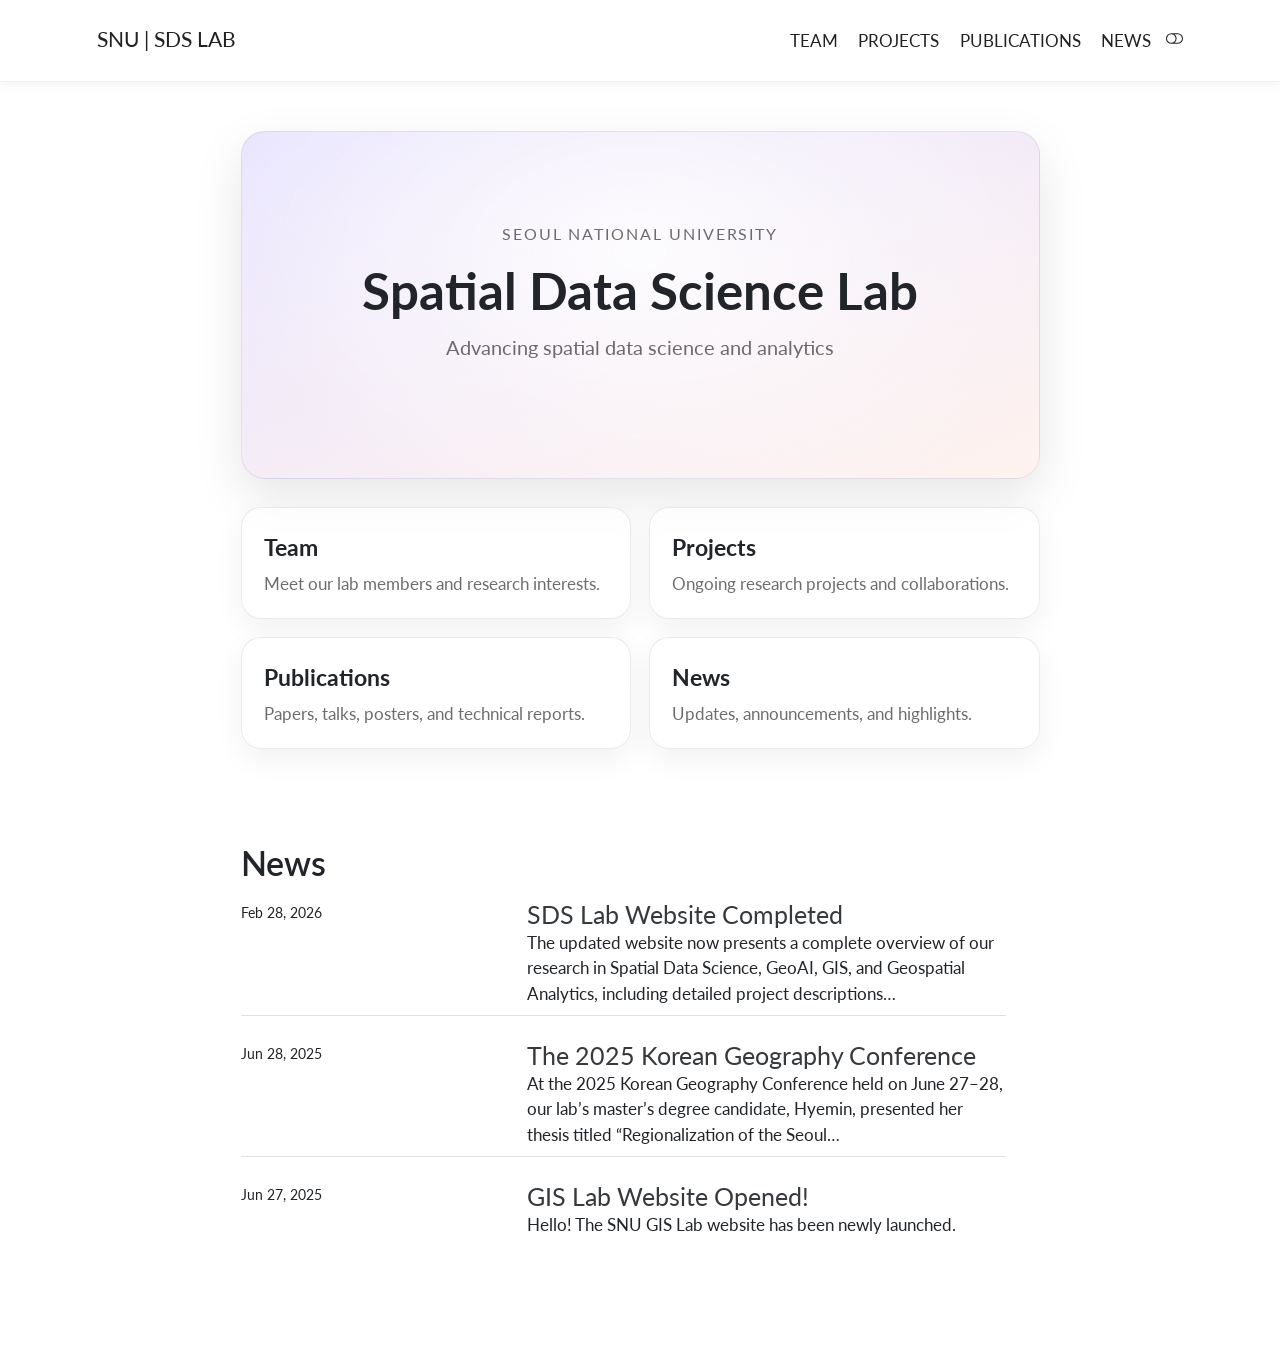
==== commit ea93c5a0: "Revert "Update website from personal version"" ====
--- a/docs/index.html
+++ b/docs/index.html
@@ -2,23 +2,17 @@
 <html xmlns="http://www.w3.org/1999/xhtml" lang="en" xml:lang="en"><head>
 
 <meta charset="utf-8">
-<meta name="generator" content="quarto-1.10.18">
+<meta name="generator" content="quarto-1.7.32">
 
 <meta name="viewport" content="width=device-width, initial-scale=1.0, user-scalable=yes">
 
 
 <title>SDS Lab</title>
 <style>
-/* Default styles provided by pandoc.
-** See https://pandoc.org/MANUAL.html#variables-for-html for config info.
-*/
+code{white-space: pre-wrap;}
 span.smallcaps{font-variant: small-caps;}
-div.columns{display: flex; gap: 1.5em;}
-div.column{flex: auto;}
-@media screen {
-div.columns{gap: min(4vw, 1.5em);}
-div.column{overflow-x: auto;}
-}
+div.columns{display: flex; gap: min(4vw, 1.5em);}
+div.column{flex: auto; overflow-x: auto;}
 div.hanging-indent{margin-left: 1.5em; text-indent: -1.5em;}
 ul.task-list{list-style: none;}
 ul.task-list li input[type="checkbox"] {
@@ -45,14 +39,14 @@
 <script src="site_libs/quarto-html/tippy.umd.min.js"></script>
 <script src="site_libs/quarto-html/anchor.min.js"></script>
 <link href="site_libs/quarto-html/tippy.css" rel="stylesheet">
-<link href="site_libs/quarto-html/quarto-syntax-highlighting-64a204ab8560d761af7679ceaba22944.css" rel="stylesheet" class="quarto-color-scheme" id="quarto-text-highlighting-styles">
-<link href="site_libs/quarto-html/quarto-syntax-highlighting-dark-b85bc7c33db8c58e0ec93c3465666fed.css" rel="stylesheet" class="quarto-color-scheme quarto-color-alternate" id="quarto-text-highlighting-styles">
-<link href="site_libs/quarto-html/quarto-syntax-highlighting-64a204ab8560d761af7679ceaba22944.css" rel="stylesheet" class="quarto-color-scheme-extra" id="quarto-text-highlighting-styles">
+<link href="site_libs/quarto-html/quarto-syntax-highlighting-37eea08aefeeee20ff55810ff984fec1.css" rel="stylesheet" class="quarto-color-scheme" id="quarto-text-highlighting-styles">
+<link href="site_libs/quarto-html/quarto-syntax-highlighting-dark-2fef5ea3f8957b3e4ecc936fc74692ca.css" rel="stylesheet" class="quarto-color-scheme quarto-color-alternate" id="quarto-text-highlighting-styles">
+<link href="site_libs/quarto-html/quarto-syntax-highlighting-37eea08aefeeee20ff55810ff984fec1.css" rel="stylesheet" class="quarto-color-scheme-extra" id="quarto-text-highlighting-styles">
 <script src="site_libs/bootstrap/bootstrap.min.js"></script>
 <link href="site_libs/bootstrap/bootstrap-icons.css" rel="stylesheet">
-<link href="site_libs/bootstrap/bootstrap-ddade4a43513af6a39879043cc1ed658.min.css" rel="stylesheet" append-hash="true" class="quarto-color-scheme" id="quarto-bootstrap" data-mode="light">
-<link href="site_libs/bootstrap/bootstrap-dark-4e72b22b732df1c45b7a433e425665f0.min.css" rel="stylesheet" append-hash="true" class="quarto-color-scheme quarto-color-alternate" id="quarto-bootstrap" data-mode="dark">
-<link href="site_libs/bootstrap/bootstrap-ddade4a43513af6a39879043cc1ed658.min.css" rel="stylesheet" append-hash="true" class="quarto-color-scheme-extra" id="quarto-bootstrap" data-mode="light">
+<link href="site_libs/bootstrap/bootstrap-49c1d427428d52a7e831cec1f859451e.min.css" rel="stylesheet" append-hash="true" class="quarto-color-scheme" id="quarto-bootstrap" data-mode="light">
+<link href="site_libs/bootstrap/bootstrap-dark-7040619c0c7fa32edeed753ff31abe6e.min.css" rel="stylesheet" append-hash="true" class="quarto-color-scheme quarto-color-alternate" id="quarto-bootstrap" data-mode="dark">
+<link href="site_libs/bootstrap/bootstrap-49c1d427428d52a7e831cec1f859451e.min.css" rel="stylesheet" append-hash="true" class="quarto-color-scheme-extra" id="quarto-bootstrap" data-mode="light">
 <script id="quarto-search-options" type="application/json">{
   "location": "navbar",
   "copy-button": false,
@@ -111,7 +105,7 @@
   </script>
 
   <script src="https://cdnjs.cloudflare.com/polyfill/v3/polyfill.min.js?features=es6"></script>
-  <script defer="" src="https://cdn.jsdelivr.net/npm/mathjax@4/tex-chtml.js" type="text/javascript"></script>
+  <script src="https://cdn.jsdelivr.net/npm/mathjax@3/es5/tex-chtml-full.js" type="text/javascript"></script>
 
 <script type="text/javascript">
 const typesetMath = (el) => {
@@ -124,7 +118,7 @@
     var macros = [];
     for (var i = 0; i < mathElements.length; i++) {
       var texText = mathElements[i].firstChild;
-      if (mathElements[i].tagName == "SPAN" && texText && texText.data) {
+      if (mathElements[i].tagName == "SPAN") {
         window.katex.render(texText.data, mathElements[i], {
           displayMode: mathElements[i].classList.contains('display'),
           throwOnError: false,
@@ -286,8 +280,7 @@
       }
     };
     const authorPrefersDark = false;
-    const queryPrefersDark = window.matchMedia('(prefers-color-scheme: dark)');
-    const darkModeDefault = queryPrefersDark.matches;
+    const darkModeDefault = authorPrefersDark;
       document.querySelector('link#quarto-text-highlighting-styles.quarto-color-scheme-extra').rel = 'disabled-stylesheet';
       document.querySelector('link#quarto-bootstrap.quarto-color-scheme-extra').rel = 'disabled-stylesheet';
     let localAlternateSentinel = darkModeDefault ? 'alternate' : 'default';
@@ -300,14 +293,6 @@
       toggleGiscusIfUsed(toAlternate, darkModeDefault);
       window.dispatchEvent(new Event('resize'));
     };
-    queryPrefersDark.addEventListener("change", e => {
-      if(window.localStorage.getItem("quarto-color-scheme") !== null)
-        return;
-      const alternate = e.matches
-      toggleColorMode(alternate);
-      localAlternateSentinel = e.matches ? 'alternate' : 'default'; // this is used alongside local storage!
-      toggleGiscusIfUsed(alternate, darkModeDefault);
-    });
     // Switch to dark mode if need be
     if (hasAlternateSentinel()) {
       toggleColorMode(true);
@@ -322,8 +307,7 @@
       <div class="navbar-container container-fluid">
       <div class="navbar-brand-container mx-auto">
     <a href="./index.html" class="navbar-brand navbar-brand-logo">
-    <img src="./images/logo3.png" alt="" class="navbar-logo light-content">
-    <img src="./images/logo3.png" alt="" class="navbar-logo dark-content">
+    <img src="./images/logo3.png" alt="" class="navbar-logo">
     </a>
     <a class="navbar-brand" href="./index.html">
     <span class="navbar-title">SNU | SDS LAB</span>
@@ -409,7 +393,7 @@
 <h1>News</h1>
 <div id="listing-latest-news" class="quarto-listing quarto-listing-container-default">
 <div class="list quarto-listing-default">
-<div class="quarto-post image-right" data-index="0" data-categories="V2Vic2l0ZSUyQ0Fubm91bmNlbWVudHM=" data-listing-date-sort="1772204400000" data-listing-file-modified-sort="1791433114632" data-listing-date-modified-sort="NaN" data-listing-reading-time-sort="1" data-listing-word-count-sort="46">
+<div class="quarto-post image-right" data-index="0" data-categories="V2Vic2l0ZSUyQ0Fubm91bmNlbWVudHM=" data-listing-date-sort="1772204400000" data-listing-file-modified-sort="1772525475825" data-listing-date-modified-sort="NaN" data-listing-reading-time-sort="1" data-listing-word-count-sort="46">
 <div class="body">
 <h3 class="no-anchor listing-title" data-anchor-id="news">
 <a href="./news/posts/2026-02-28-SDS-Lab-Website-Release.html" class="no-external">SDS Lab Website Completed</a>
@@ -426,7 +410,7 @@
 </a>
 </div>
 </div>
-<div class="quarto-post image-right" data-index="1" data-categories="Q29uZmVyZW5jZQ==" data-listing-date-sort="1751036400000" data-listing-file-modified-sort="1791433114624" data-listing-date-modified-sort="NaN" data-listing-reading-time-sort="1" data-listing-word-count-sort="47">
+<div class="quarto-post image-right" data-index="1" data-categories="Q29uZmVyZW5jZQ==" data-listing-date-sort="1751036400000" data-listing-file-modified-sort="1772181637000" data-listing-date-modified-sort="NaN" data-listing-reading-time-sort="1" data-listing-word-count-sort="47">
 <div class="body">
 <h3 class="no-anchor listing-title">
 <a href="./news/posts/2025-06-28-korean-geography-conference.html" class="no-external">The 2025 Korean Geography Conference</a>
@@ -443,7 +427,7 @@
 </a>
 </div>
 </div>
-<div class="quarto-post image-right" data-index="2" data-categories="V2Vic2l0ZSUyQ0Fubm91bmNlbWVudHM=" data-listing-date-sort="1750950000000" data-listing-file-modified-sort="1791433114616" data-listing-date-modified-sort="NaN" data-listing-reading-time-sort="1" data-listing-word-count-sort="24">
+<div class="quarto-post image-right" data-index="2" data-categories="V2Vic2l0ZSUyQ0Fubm91bmNlbWVudHM=" data-listing-date-sort="1750950000000" data-listing-file-modified-sort="1772525474639" data-listing-date-modified-sort="NaN" data-listing-reading-time-sort="1" data-listing-word-count-sort="24">
 <div class="body">
 <h3 class="no-anchor listing-title">
 <a href="./news/posts/2025-06-27-website-open.html" class="no-external">GIS Lab Website Opened!</a>
@@ -470,32 +454,6 @@
 
 
 </main> <!-- /main -->
-<!-- SDS LAB: global Go to Top button -->
-<button id="sds-go-to-top" type="button" aria-label="Go to top" title="Go to top">
-  <svg viewbox="0 0 24 24" fill="none" stroke="currentColor" stroke-width="2" stroke-linecap="round" stroke-linejoin="round" aria-hidden="true">
-    <path d="m6 11 6-6 6 6"></path>
-    <path d="M12 5v14"></path>
-  </svg>
-  <span>TOP</span>
-</button>
-<script>
-(function () {
-  const button = document.getElementById('sds-go-to-top');
-  if (!button) return;
-
-  function updateVisibility() {
-    button.classList.toggle('is-visible', window.scrollY > 250);
-  }
-
-  button.addEventListener('click', function () {
-    const reduceMotion = window.matchMedia('(prefers-reduced-motion: reduce)').matches;
-    window.scrollTo({ top: 0, behavior: reduceMotion ? 'instant' : 'smooth' });
-  });
-
-  window.addEventListener('scroll', updateVisibility, { passive: true });
-  updateVisibility();
-})();
-</script>
 <script id="quarto-html-after-body" type="application/javascript">
   window.document.addEventListener("DOMContentLoaded", function (event) {
     // Ensure there is a toggle, if there isn't float one in the top right
@@ -560,14 +518,13 @@
       e.clearSelection();
     }
     const getTextToCopy = function(trigger) {
-      const outerScaffold = trigger.parentElement.cloneNode(true);
-      const codeEl = outerScaffold.querySelector('code');
-      for (const childEl of codeEl.children) {
-        if (isCodeAnnotation(childEl)) {
-          childEl.remove();
-        }
-      }
-      return codeEl.innerText;
+        const codeEl = trigger.previousElementSibling.cloneNode(true);
+        for (const childEl of codeEl.children) {
+          if (isCodeAnnotation(childEl)) {
+            childEl.remove();
+          }
+        }
+        return codeEl.innerText;
     }
     const clipboard = new window.ClipboardJS('.code-copy-button:not([data-in-quarto-modal])', {
       text: getTextToCopy
--- a/docs/site_libs/quarto-html/quarto-syntax-highlighting-37eea08aefeeee20ff55810ff984fec1.css
+++ b/docs/site_libs/quarto-html/quarto-syntax-highlighting-37eea08aefeeee20ff55810ff984fec1.css
@@ -0,0 +1,236 @@
+/* quarto syntax highlight colors */
+:root {
+  --quarto-hl-ot-color: #003B4F;
+  --quarto-hl-at-color: #657422;
+  --quarto-hl-ss-color: #20794D;
+  --quarto-hl-an-color: #5E5E5E;
+  --quarto-hl-fu-color: #4758AB;
+  --quarto-hl-st-color: #20794D;
+  --quarto-hl-cf-color: #003B4F;
+  --quarto-hl-op-color: #5E5E5E;
+  --quarto-hl-er-color: #AD0000;
+  --quarto-hl-bn-color: #AD0000;
+  --quarto-hl-al-color: #AD0000;
+  --quarto-hl-va-color: #111111;
+  --quarto-hl-bu-color: inherit;
+  --quarto-hl-ex-color: inherit;
+  --quarto-hl-pp-color: #AD0000;
+  --quarto-hl-in-color: #5E5E5E;
+  --quarto-hl-vs-color: #20794D;
+  --quarto-hl-wa-color: #5E5E5E;
+  --quarto-hl-do-color: #5E5E5E;
+  --quarto-hl-im-color: #00769E;
+  --quarto-hl-ch-color: #20794D;
+  --quarto-hl-dt-color: #AD0000;
+  --quarto-hl-fl-color: #AD0000;
+  --quarto-hl-co-color: #5E5E5E;
+  --quarto-hl-cv-color: #5E5E5E;
+  --quarto-hl-cn-color: #8f5902;
+  --quarto-hl-sc-color: #5E5E5E;
+  --quarto-hl-dv-color: #AD0000;
+  --quarto-hl-kw-color: #003B4F;
+}
+
+/* other quarto variables */
+:root {
+  --quarto-font-monospace: SFMono-Regular, Menlo, Monaco, Consolas, "Liberation Mono", "Courier New", monospace;
+}
+
+/* syntax highlight based on Pandoc's rules */
+pre > code.sourceCode > span {
+  color: #003B4F;
+}
+
+code.sourceCode > span {
+  color: #003B4F;
+}
+
+div.sourceCode,
+div.sourceCode pre.sourceCode {
+  color: #003B4F;
+}
+
+/* Normal */
+code span {
+  color: #003B4F;
+}
+
+/* Alert */
+code span.al {
+  color: #AD0000;
+  font-style: inherit;
+}
+
+/* Annotation */
+code span.an {
+  color: #5E5E5E;
+  font-style: inherit;
+}
+
+/* Attribute */
+code span.at {
+  color: #657422;
+  font-style: inherit;
+}
+
+/* BaseN */
+code span.bn {
+  color: #AD0000;
+  font-style: inherit;
+}
+
+/* BuiltIn */
+code span.bu {
+  font-style: inherit;
+}
+
+/* ControlFlow */
+code span.cf {
+  color: #003B4F;
+  font-weight: bold;
+  font-style: inherit;
+}
+
+/* Char */
+code span.ch {
+  color: #20794D;
+  font-style: inherit;
+}
+
+/* Constant */
+code span.cn {
+  color: #8f5902;
+  font-style: inherit;
+}
+
+/* Comment */
+code span.co {
+  color: #5E5E5E;
+  font-style: inherit;
+}
+
+/* CommentVar */
+code span.cv {
+  color: #5E5E5E;
+  font-style: italic;
+}
+
+/* Documentation */
+code span.do {
+  color: #5E5E5E;
+  font-style: italic;
+}
+
+/* DataType */
+code span.dt {
+  color: #AD0000;
+  font-style: inherit;
+}
+
+/* DecVal */
+code span.dv {
+  color: #AD0000;
+  font-style: inherit;
+}
+
+/* Error */
+code span.er {
+  color: #AD0000;
+  font-style: inherit;
+}
+
+/* Extension */
+code span.ex {
+  font-style: inherit;
+}
+
+/* Float */
+code span.fl {
+  color: #AD0000;
+  font-style: inherit;
+}
+
+/* Function */
+code span.fu {
+  color: #4758AB;
+  font-style: inherit;
+}
+
+/* Import */
+code span.im {
+  color: #00769E;
+  font-style: inherit;
+}
+
+/* Information */
+code span.in {
+  color: #5E5E5E;
+  font-style: inherit;
+}
+
+/* Keyword */
+code span.kw {
+  color: #003B4F;
+  font-weight: bold;
+  font-style: inherit;
+}
+
+/* Operator */
+code span.op {
+  color: #5E5E5E;
+  font-style: inherit;
+}
+
+/* Other */
+code span.ot {
+  color: #003B4F;
+  font-style: inherit;
+}
+
+/* Preprocessor */
+code span.pp {
+  color: #AD0000;
+  font-style: inherit;
+}
+
+/* SpecialChar */
+code span.sc {
+  color: #5E5E5E;
+  font-style: inherit;
+}
+
+/* SpecialString */
+code span.ss {
+  color: #20794D;
+  font-style: inherit;
+}
+
+/* String */
+code span.st {
+  color: #20794D;
+  font-style: inherit;
+}
+
+/* Variable */
+code span.va {
+  color: #111111;
+  font-style: inherit;
+}
+
+/* VerbatimString */
+code span.vs {
+  color: #20794D;
+  font-style: inherit;
+}
+
+/* Warning */
+code span.wa {
+  color: #5E5E5E;
+  font-style: italic;
+}
+
+.prevent-inlining {
+  content: "</";
+}
+
+/*# sourceMappingURL=27d3d809615f7771493d095567f04340.css.map */
--- a/docs/site_libs/quarto-html/quarto-syntax-highlighting-37eea08aefeeee20ff55810ff984fec1.css
+++ b/docs/site_libs/quarto-html/quarto-syntax-highlighting-37eea08aefeeee20ff55810ff984fec1.css
@@ -0,0 +1,236 @@
+/* quarto syntax highlight colors */
+:root {
+  --quarto-hl-ot-color: #003B4F;
+  --quarto-hl-at-color: #657422;
+  --quarto-hl-ss-color: #20794D;
+  --quarto-hl-an-color: #5E5E5E;
+  --quarto-hl-fu-color: #4758AB;
+  --quarto-hl-st-color: #20794D;
+  --quarto-hl-cf-color: #003B4F;
+  --quarto-hl-op-color: #5E5E5E;
+  --quarto-hl-er-color: #AD0000;
+  --quarto-hl-bn-color: #AD0000;
+  --quarto-hl-al-color: #AD0000;
+  --quarto-hl-va-color: #111111;
+  --quarto-hl-bu-color: inherit;
+  --quarto-hl-ex-color: inherit;
+  --quarto-hl-pp-color: #AD0000;
+  --quarto-hl-in-color: #5E5E5E;
+  --quarto-hl-vs-color: #20794D;
+  --quarto-hl-wa-color: #5E5E5E;
+  --quarto-hl-do-color: #5E5E5E;
+  --quarto-hl-im-color: #00769E;
+  --quarto-hl-ch-color: #20794D;
+  --quarto-hl-dt-color: #AD0000;
+  --quarto-hl-fl-color: #AD0000;
+  --quarto-hl-co-color: #5E5E5E;
+  --quarto-hl-cv-color: #5E5E5E;
+  --quarto-hl-cn-color: #8f5902;
+  --quarto-hl-sc-color: #5E5E5E;
+  --quarto-hl-dv-color: #AD0000;
+  --quarto-hl-kw-color: #003B4F;
+}
+
+/* other quarto variables */
+:root {
+  --quarto-font-monospace: SFMono-Regular, Menlo, Monaco, Consolas, "Liberation Mono", "Courier New", monospace;
+}
+
+/* syntax highlight based on Pandoc's rules */
+pre > code.sourceCode > span {
+  color: #003B4F;
+}
+
+code.sourceCode > span {
+  color: #003B4F;
+}
+
+div.sourceCode,
+div.sourceCode pre.sourceCode {
+  color: #003B4F;
+}
+
+/* Normal */
+code span {
+  color: #003B4F;
+}
+
+/* Alert */
+code span.al {
+  color: #AD0000;
+  font-style: inherit;
+}
+
+/* Annotation */
+code span.an {
+  color: #5E5E5E;
+  font-style: inherit;
+}
+
+/* Attribute */
+code span.at {
+  color: #657422;
+  font-style: inherit;
+}
+
+/* BaseN */
+code span.bn {
+  color: #AD0000;
+  font-style: inherit;
+}
+
+/* BuiltIn */
+code span.bu {
+  font-style: inherit;
+}
+
+/* ControlFlow */
+code span.cf {
+  color: #003B4F;
+  font-weight: bold;
+  font-style: inherit;
+}
+
+/* Char */
+code span.ch {
+  color: #20794D;
+  font-style: inherit;
+}
+
+/* Constant */
+code span.cn {
+  color: #8f5902;
+  font-style: inherit;
+}
+
+/* Comment */
+code span.co {
+  color: #5E5E5E;
+  font-style: inherit;
+}
+
+/* CommentVar */
+code span.cv {
+  color: #5E5E5E;
+  font-style: italic;
+}
+
+/* Documentation */
+code span.do {
+  color: #5E5E5E;
+  font-style: italic;
+}
+
+/* DataType */
+code span.dt {
+  color: #AD0000;
+  font-style: inherit;
+}
+
+/* DecVal */
+code span.dv {
+  color: #AD0000;
+  font-style: inherit;
+}
+
+/* Error */
+code span.er {
+  color: #AD0000;
+  font-style: inherit;
+}
+
+/* Extension */
+code span.ex {
+  font-style: inherit;
+}
+
+/* Float */
+code span.fl {
+  color: #AD0000;
+  font-style: inherit;
+}
+
+/* Function */
+code span.fu {
+  color: #4758AB;
+  font-style: inherit;
+}
+
+/* Import */
+code span.im {
+  color: #00769E;
+  font-style: inherit;
+}
+
+/* Information */
+code span.in {
+  color: #5E5E5E;
+  font-style: inherit;
+}
+
+/* Keyword */
+code span.kw {
+  color: #003B4F;
+  font-weight: bold;
+  font-style: inherit;
+}
+
+/* Operator */
+code span.op {
+  color: #5E5E5E;
+  font-style: inherit;
+}
+
+/* Other */
+code span.ot {
+  color: #003B4F;
+  font-style: inherit;
+}
+
+/* Preprocessor */
+code span.pp {
+  color: #AD0000;
+  font-style: inherit;
+}
+
+/* SpecialChar */
+code span.sc {
+  color: #5E5E5E;
+  font-style: inherit;
+}
+
+/* SpecialString */
+code span.ss {
+  color: #20794D;
+  font-style: inherit;
+}
+
+/* String */
+code span.st {
+  color: #20794D;
+  font-style: inherit;
+}
+
+/* Variable */
+code span.va {
+  color: #111111;
+  font-style: inherit;
+}
+
+/* VerbatimString */
+code span.vs {
+  color: #20794D;
+  font-style: inherit;
+}
+
+/* Warning */
+code span.wa {
+  color: #5E5E5E;
+  font-style: italic;
+}
+
+.prevent-inlining {
+  content: "</";
+}
+
+/*# sourceMappingURL=27d3d809615f7771493d095567f04340.css.map */
--- a/docs/styles.css
+++ b/docs/styles.css
@@ -19,7 +19,7 @@
   margin: 0 auto;
 }
 
-/* Hide Quarto page title header */
+/* Hide Quarto page title header (H1 generated from YAML title) */
 .quarto-title-block,
 #title-block-header,
 .quarto-title {
@@ -607,453 +607,4 @@
   .project-logo{
     margin-bottom: 15px;
   }
-}
-/* 메일 아이콘만 살짝 확대 */
-.member-icons a:first-child .member-icon {
-  transform: scale(1.25);
-}
-
-/* 마우스를 올렸을 때 확대 */
-.member-icons a:first-child:hover .member-icon {
-  transform: scale(1.4);
-}
-
-/* 교수님 사진: 호버 오버레이 + 클릭 뒤집기 */
-.prof-photo-flip {
-  display: block;
-  width: 320px;
-  max-width: 100%;
-  padding: 0;
-  border: 0;
-  background: transparent;
-  cursor: pointer;
-  perspective: 1000px;
-}
-
-.prof-photo-flip-inner {
-  display: grid;
-  transform-style: preserve-3d;
-  transition: transform 0.7s ease;
-}
-
-.prof-photo-flip.is-flipped .prof-photo-flip-inner {
-  transform: rotateY(180deg);
-}
-
-.prof-photo-flip-front,
-.prof-photo-flip-back {
-  grid-area: 1 / 1;
-  backface-visibility: hidden;
-}
-
-.prof-photo-flip-front {
-  position: relative;
-  width: 100%;
-}
-
-.prof-photo-base {
-  display: block;
-  width: 100%;
-  max-width: 100%;
-  height: auto;
-  border-radius: 18px;
-  box-shadow: 0 18px 40px rgba(0, 0, 0, 0.12);
-}
-
-.prof-photo-cat {
-  position: absolute;
-  inset: 0;
-  width: 100%;
-  height: 100%;
-  object-fit: cover;
-  border-radius: 18px;
-  opacity: 0;
-  transition: opacity 0.25s ease;
-  pointer-events: none;
-}
-
-.prof-photo-flip:hover .prof-photo-cat,
-.prof-photo-flip:focus-visible .prof-photo-cat {
-  opacity: 1;
-}
-
-.prof-photo-flip-back {
-  width: 100%;
-  height: 100%;
-  object-fit: cover;
-  border-radius: 18px;
-  box-shadow: 0 18px 40px rgba(0, 0, 0, 0.12);
-  transform: rotateY(180deg);
-}
-
-
-/* 교수님 사진의 호버 확대 방지 */
-.prof-photo-flip,
-.prof-photo-flip:hover,
-.prof-photo-flip:focus-visible {
-  transform: none !important;
-  scale: 1 !important;
-}
-
-.prof-photo-flip-inner {
-  transform: rotateY(0deg) scale(1) !important;
-  scale: 1 !important;
-}
-
-.prof-photo-flip.is-flipped .prof-photo-flip-inner {
-  transform: rotateY(180deg) scale(1) !important;
-  scale: 1 !important;
-}
-
-.prof-photo-flip-front,
-.prof-photo-base,
-.prof-photo-cat {
-  scale: 1 !important;
-}
-
-.prof-photo-base,
-.prof-photo-cat {
-  transform: none !important;
-}
-
-.prof-photo-flip-back {
-  transform: rotateY(180deg) scale(1) !important;
-  scale: 1 !important;
-}
-
-
-/* Dahyun Lee 사진: 크기는 고정하고 호버 시 부드럽게 전환 */
-.lee-photo-swap {
-  position: relative;
-  width: 140px;
-  height: 175px;
-  flex: 0 0 140px;
-  overflow: hidden;
-  border-radius: 10px;
-}
-
-.lee-photo-swap img {
-  position: absolute;
-  inset: 0;
-  display: block;
-  width: 100%;
-  height: 100%;
-  object-fit: cover;
-  border-radius: 10px;
-  transform: none !important;
-  scale: 1 !important;
-  transition: opacity 0.45s ease;
-}
-
-.lee-photo-base {
-  opacity: 1;
-}
-
-.lee-photo-hover {
-  opacity: 0;
-}
-
-.lee-photo-swap:hover .lee-photo-hover {
-  opacity: 1;
-}
-
-.lee-photo-swap:hover .lee-photo-base {
-  opacity: 0;
-}
-
-
-/* ==========================================================
-   SDS LAB | Go to Top button (all website pages)
-   ========================================================== */
-#sds-go-to-top {
-  position: fixed;
-  right: clamp(16px, 3vw, 36px);
-  bottom: clamp(18px, 3vw, 36px);
-  z-index: 1050;
-  width: 62px;
-  height: 62px;
-  display: flex;
-  flex-direction: column;
-  align-items: center;
-  justify-content: center;
-  gap: 2px;
-  border: 1px solid rgba(0, 56, 118, 0.18);
-  border-radius: 50%;
-  background: #ffffff;
-  color: #003876;
-  box-shadow: 0 5px 22px rgba(0, 0, 0, 0.14);
-  cursor: pointer;
-  font-family: inherit;
-  font-size: 11px;
-  font-weight: 800;
-  line-height: 1.2;
-  letter-spacing: 0.04em;
-  opacity: 0;
-  visibility: hidden;
-  pointer-events: none;
-  transform: translateY(12px);
-  transition: opacity 0.25s ease, visibility 0.25s ease,
-              transform 0.25s ease, background-color 0.2s ease,
-              color 0.2s ease;
-}
-#sds-go-to-top.is-visible {
-  opacity: 1;
-  visibility: visible;
-  pointer-events: auto;
-  transform: translateY(0);
-}
-#sds-go-to-top:hover {
-  background: #003876;
-  color: #ffffff;
-  transform: translateY(-3px);
-}
-#sds-go-to-top:focus-visible {
-  outline: 3px solid #5b9ee9;
-  outline-offset: 4px;
-}
-#sds-go-to-top svg {
-  display: block;
-  width: 20px;
-  height: 20px;
-}
-@media (max-width: 600px) {
-  #sds-go-to-top {
-    width: 52px;
-    height: 52px;
-    font-size: 10px;
-    right: 16px;
-    bottom: 16px;
-  }
-}
-@media (prefers-reduced-motion: reduce) {
-  #sds-go-to-top { transition: none; }
-}
-
-
-/* ===== Dark mode palette for the main site pages ===== */
-/* Quarto adds .quarto-dark to body while dark mode is active. */
-.quarto-dark {
-  --sds-bg-1: rgba(64, 62, 52, 0.78);
-  --sds-bg-2: rgba(54, 48, 45, 0.82);
-  --sds-text: #eeeeea;
-  --sds-muted: rgba(238, 238, 234, 0.76);
-  --sds-card: rgba(48, 48, 43, 0.88);
-  --sds-border: rgba(170,212,205, 0.24);
-  --sds-shadow: 0 18px 50px rgba(0, 0, 0, 0.34);
-}
-
-/* Shared section headings: Professor, Master Students, Alumni, Join Our Lab, etc. */
-.quarto-dark h2,
-.quarto-dark .section-title {
-  color: #d4d4aa !important;
-}
-
-.quarto-dark h2::after {
-  background-color: #d4d4aa !important;
-}
-
-/* Shared site navigation */
-.quarto-dark .navbar {
-  background-color: #222222 !important;
-  color: #eeeeea !important;
-  border-bottom-color: rgba(170,212,205, 0.18) !important;
-}
-
-.quarto-dark .navbar .navbar-brand,
-.quarto-dark .navbar .nav-link {
-  color: #eeeeea !important;
-}
-
-.quarto-dark .navbar .navbar-brand:hover,
-.quarto-dark .navbar .navbar-brand:focus,
-.quarto-dark .navbar .nav-link:hover,
-.quarto-dark .navbar .nav-link:focus,
-.quarto-dark .navbar .nav-link.active {
-  color: #d4d4aa !important;
-}
-
-/* Links throughout the site remain visible against dark backgrounds. */
-.quarto-dark a,
-.quarto-dark a:visited {
-  color: #d4d4aa !important;
-}
-
-.quarto-dark a:hover,
-.quarto-dark a:focus-visible {
-  color: #d4d4aa !important;
-  text-decoration: underline;
-}
-
-/* Home page hero and navigation cards */
-.quarto-dark .home .hero {
-  background:
-    radial-gradient(800px 500px at 50% 35%, rgba(170,212,205, 0.13), rgba(170,212,205, 0) 58%),
-    linear-gradient(160deg, #35352f, #292927);
-  border-color: var(--sds-border);
-  box-shadow: var(--sds-shadow);
-}
-
-.quarto-dark .home .hero-title,
-.quarto-dark .home .feature-title {
-  color: var(--sds-text);
-}
-
-.quarto-dark .home .hero-eyebrow,
-.quarto-dark .home .hero-subtitle,
-.quarto-dark .home .feature-desc {
-  color: var(--sds-muted);
-}
-
-.quarto-dark .home .feature-card {
-  color: var(--sds-text) !important;
-  background: var(--sds-card);
-  border-color: var(--sds-border);
-  box-shadow: var(--sds-shadow);
-}
-
-.quarto-dark .home .feature-card:hover {
-  color: var(--sds-text) !important;
-  background: rgba(170,212,205, 0.12);
-}
-
-/* Team page */
-.quarto-dark .team-hero-card {
-  background: #222222;
-  border-color: rgba(170,212,205, 0.18);
-}
-
-.quarto-dark .prof-right,
-.quarto-dark .prof-right p,
-.quarto-dark .prof-right li,
-.quarto-dark .member-info {
-  color: #cccccc;
-}
-
-.quarto-dark .prof-right h3,
-.quarto-dark .member-info h3 {
-  color: #eeeeea !important;
-}
-
-.quarto-dark .prof-right a {
-  color: #d4d4aa !important;
-}
-
-.quarto-dark .member-role {
-  color: #aaaaaa !important;
-}
-
-.quarto-dark .badge {
-  background-color: #33332d;
-  border-color: #5b6665;
-  color: #ddddcf;
-}
-
-/* Projects page */
-.quarto-dark .project-item {
-  border-bottom-color: rgba(170,212,205, 0.20);
-}
-
-.quarto-dark .project-title {
-  color: #aad4cd !important;
-}
-
-.quarto-dark .project-meta,
-.quarto-dark .project-desc,
-.quarto-dark .project-org {
-  color: #cccccc !important;
-}
-
-/* Publications page */
-.quarto-dark .pub-item {
-  border-bottom-color: rgba(170,212,205, 0.20);
-}
-
-.quarto-dark .pub-title a,
-.quarto-dark .pub-title a:visited {
-  color: #aad4cd !important;
-}
-
-.quarto-dark .pub-authors {
-  color: #cccccc !important;
-}
-
-.quarto-dark .pub-tag {
-  background: #2d3233;
-  border-color: #5b6665;
-  color: #ddddcf;
-}
-
-/* Go-to-top control */
-.quarto-dark #sds-go-to-top {
-  background: #2d3233;
-  color: #aad4cd;
-  border-color: rgba(170,212,205, 0.38);
-}
-
-.quarto-dark #sds-go-to-top:hover {
-  background: #aad4cd;
-  color: #222222;
-}
-
-
-/* 다크 모드: navbar 안의 원본 로고 이미지를 숨기고 대체 로고 하나만 표시 */
-.quarto-dark .navbar img[src*="logo3"] {
-  display: none !important;
-}
-
-.quarto-dark .navbar .navbar-brand::before {
-  content: "";
-  display: inline-block;
-  width: 36px;
-  height: 36px;
-  margin-right: 0.5rem;
-  vertical-align: middle;
-  background: url("images/logo3-1.png") center / contain no-repeat;
-}
-
-/* 다크 모드 토글: 바깥 장식 없이 토글 자체에 색 적용 */
-.quarto-dark .navbar .quarto-color-scheme-toggle {
-  color: #aad4cd !important;
-  background: transparent !important;
-  border: none !important;
-  border-radius: 0 !important;
-  box-shadow: none !important;
-}
-
-.quarto-dark .navbar .quarto-color-scheme-toggle .bi,
-.quarto-dark .navbar .quarto-color-scheme-toggle .bi::before,
-.quarto-dark .navbar .quarto-color-scheme-toggle svg {
-  color: #aad4cd !important;
-  fill: #aad4cd !important;
-  stroke: #aad4cd !important;
-}
-
-/* 검색 버튼은 별도로 색을 지정 */
-.quarto-dark .navbar .quarto-search-button,
-.quarto-dark .navbar #quarto-search {
-  color: #aad4cd !important;
-}
-
-.quarto-dark .navbar .quarto-search-button {
-  background-color: rgba(170,212,205, 0.10) !important;
-  border: 1px solid rgba(170,212,205, 0.38) !important;
-  border-radius: 50%;
-}
-
-.quarto-dark .navbar .quarto-search-button svg,
-.quarto-dark .navbar #quarto-search svg,
-.quarto-dark .navbar .quarto-search-button .bi {
-  color: #aad4cd !important;
-  fill: #aad4cd !important;
-  stroke: #aad4cd !important;
-}
-
-.quarto-dark .navbar .quarto-search-button:hover {
-  background-color: rgba(170,212,205, 0.22) !important;
-}
-
-.quarto-dark .navbar .quarto-color-scheme-toggle:focus-visible,
-.quarto-dark .navbar .quarto-search-button:focus-visible {
-  outline: 2px solid #aad4cd;
-  outline-offset: 3px;
-}
+}
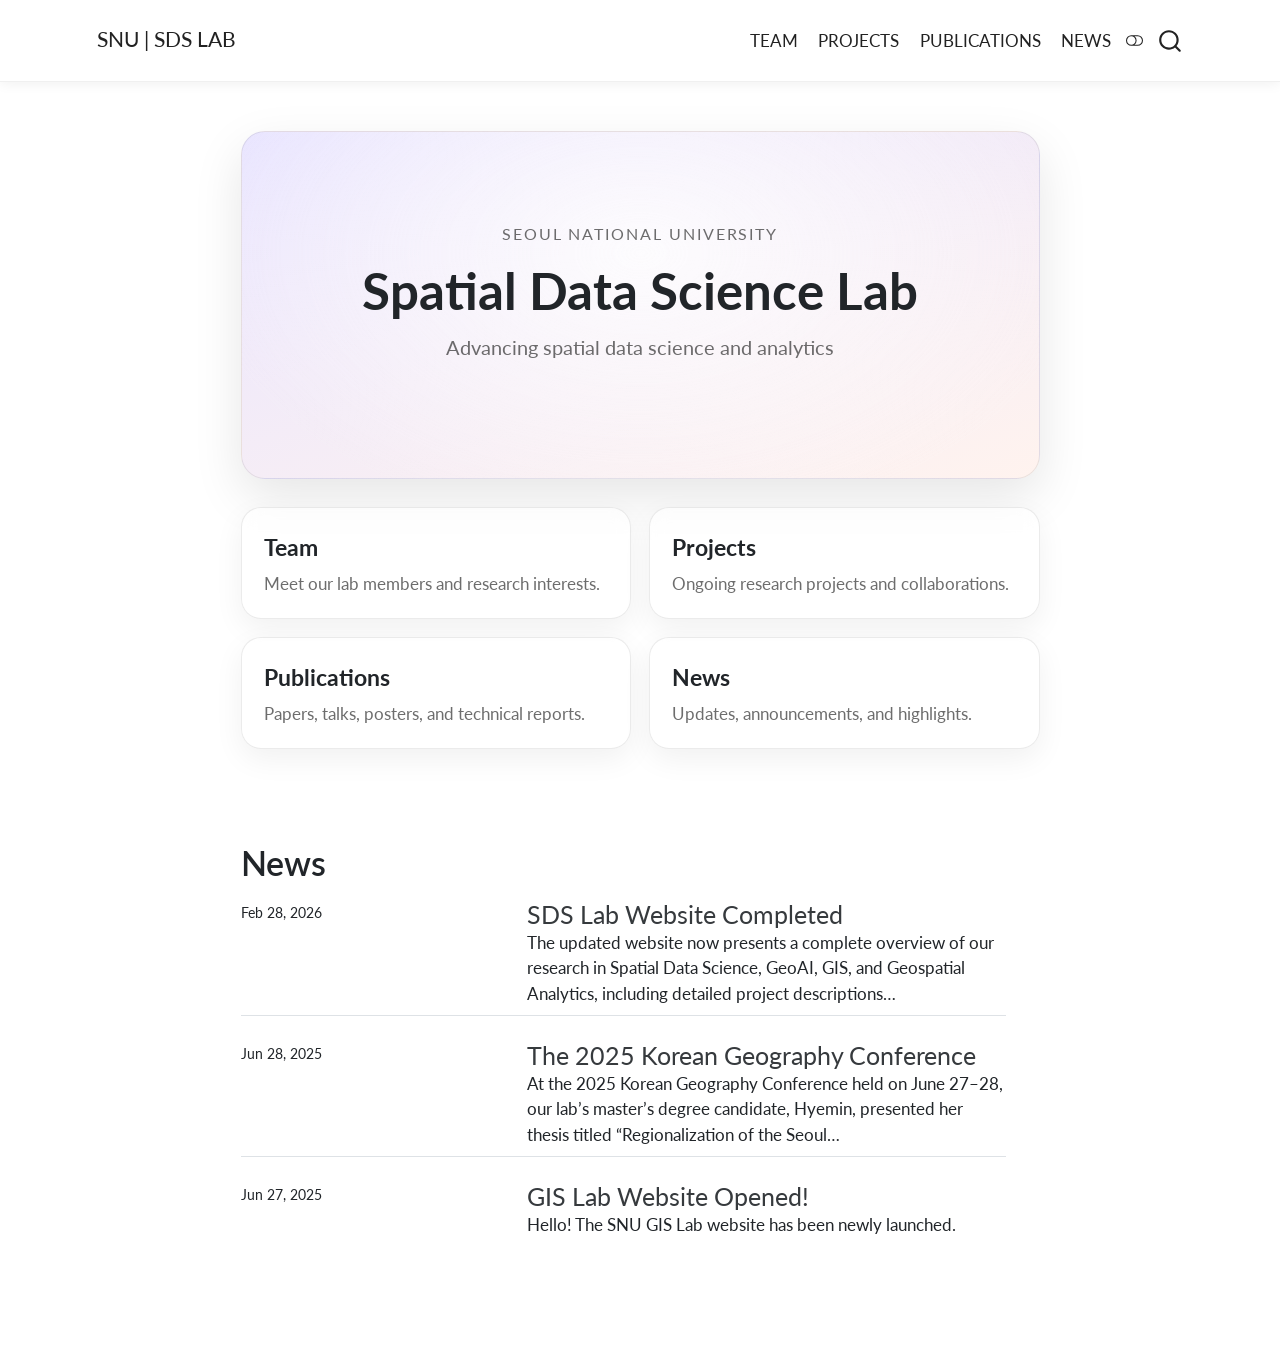
==== commit e90fadf2: "Revert "Revert "Update website from personal version""" ====
--- a/docs/index.html
+++ b/docs/index.html
@@ -2,17 +2,23 @@
 <html xmlns="http://www.w3.org/1999/xhtml" lang="en" xml:lang="en"><head>
 
 <meta charset="utf-8">
-<meta name="generator" content="quarto-1.7.32">
+<meta name="generator" content="quarto-1.10.18">
 
 <meta name="viewport" content="width=device-width, initial-scale=1.0, user-scalable=yes">
 
 
 <title>SDS Lab</title>
 <style>
-code{white-space: pre-wrap;}
+/* Default styles provided by pandoc.
+** See https://pandoc.org/MANUAL.html#variables-for-html for config info.
+*/
 span.smallcaps{font-variant: small-caps;}
-div.columns{display: flex; gap: min(4vw, 1.5em);}
-div.column{flex: auto; overflow-x: auto;}
+div.columns{display: flex; gap: 1.5em;}
+div.column{flex: auto;}
+@media screen {
+div.columns{gap: min(4vw, 1.5em);}
+div.column{overflow-x: auto;}
+}
 div.hanging-indent{margin-left: 1.5em; text-indent: -1.5em;}
 ul.task-list{list-style: none;}
 ul.task-list li input[type="checkbox"] {
@@ -39,14 +45,14 @@
 <script src="site_libs/quarto-html/tippy.umd.min.js"></script>
 <script src="site_libs/quarto-html/anchor.min.js"></script>
 <link href="site_libs/quarto-html/tippy.css" rel="stylesheet">
-<link href="site_libs/quarto-html/quarto-syntax-highlighting-37eea08aefeeee20ff55810ff984fec1.css" rel="stylesheet" class="quarto-color-scheme" id="quarto-text-highlighting-styles">
-<link href="site_libs/quarto-html/quarto-syntax-highlighting-dark-2fef5ea3f8957b3e4ecc936fc74692ca.css" rel="stylesheet" class="quarto-color-scheme quarto-color-alternate" id="quarto-text-highlighting-styles">
-<link href="site_libs/quarto-html/quarto-syntax-highlighting-37eea08aefeeee20ff55810ff984fec1.css" rel="stylesheet" class="quarto-color-scheme-extra" id="quarto-text-highlighting-styles">
+<link href="site_libs/quarto-html/quarto-syntax-highlighting-64a204ab8560d761af7679ceaba22944.css" rel="stylesheet" class="quarto-color-scheme" id="quarto-text-highlighting-styles">
+<link href="site_libs/quarto-html/quarto-syntax-highlighting-dark-b85bc7c33db8c58e0ec93c3465666fed.css" rel="stylesheet" class="quarto-color-scheme quarto-color-alternate" id="quarto-text-highlighting-styles">
+<link href="site_libs/quarto-html/quarto-syntax-highlighting-64a204ab8560d761af7679ceaba22944.css" rel="stylesheet" class="quarto-color-scheme-extra" id="quarto-text-highlighting-styles">
 <script src="site_libs/bootstrap/bootstrap.min.js"></script>
 <link href="site_libs/bootstrap/bootstrap-icons.css" rel="stylesheet">
-<link href="site_libs/bootstrap/bootstrap-49c1d427428d52a7e831cec1f859451e.min.css" rel="stylesheet" append-hash="true" class="quarto-color-scheme" id="quarto-bootstrap" data-mode="light">
-<link href="site_libs/bootstrap/bootstrap-dark-7040619c0c7fa32edeed753ff31abe6e.min.css" rel="stylesheet" append-hash="true" class="quarto-color-scheme quarto-color-alternate" id="quarto-bootstrap" data-mode="dark">
-<link href="site_libs/bootstrap/bootstrap-49c1d427428d52a7e831cec1f859451e.min.css" rel="stylesheet" append-hash="true" class="quarto-color-scheme-extra" id="quarto-bootstrap" data-mode="light">
+<link href="site_libs/bootstrap/bootstrap-ddade4a43513af6a39879043cc1ed658.min.css" rel="stylesheet" append-hash="true" class="quarto-color-scheme" id="quarto-bootstrap" data-mode="light">
+<link href="site_libs/bootstrap/bootstrap-dark-4e72b22b732df1c45b7a433e425665f0.min.css" rel="stylesheet" append-hash="true" class="quarto-color-scheme quarto-color-alternate" id="quarto-bootstrap" data-mode="dark">
+<link href="site_libs/bootstrap/bootstrap-ddade4a43513af6a39879043cc1ed658.min.css" rel="stylesheet" append-hash="true" class="quarto-color-scheme-extra" id="quarto-bootstrap" data-mode="light">
 <script id="quarto-search-options" type="application/json">{
   "location": "navbar",
   "copy-button": false,
@@ -105,7 +111,7 @@
   </script>
 
   <script src="https://cdnjs.cloudflare.com/polyfill/v3/polyfill.min.js?features=es6"></script>
-  <script src="https://cdn.jsdelivr.net/npm/mathjax@3/es5/tex-chtml-full.js" type="text/javascript"></script>
+  <script defer="" src="https://cdn.jsdelivr.net/npm/mathjax@4/tex-chtml.js" type="text/javascript"></script>
 
 <script type="text/javascript">
 const typesetMath = (el) => {
@@ -118,7 +124,7 @@
     var macros = [];
     for (var i = 0; i < mathElements.length; i++) {
       var texText = mathElements[i].firstChild;
-      if (mathElements[i].tagName == "SPAN") {
+      if (mathElements[i].tagName == "SPAN" && texText && texText.data) {
         window.katex.render(texText.data, mathElements[i], {
           displayMode: mathElements[i].classList.contains('display'),
           throwOnError: false,
@@ -280,7 +286,8 @@
       }
     };
     const authorPrefersDark = false;
-    const darkModeDefault = authorPrefersDark;
+    const queryPrefersDark = window.matchMedia('(prefers-color-scheme: dark)');
+    const darkModeDefault = queryPrefersDark.matches;
       document.querySelector('link#quarto-text-highlighting-styles.quarto-color-scheme-extra').rel = 'disabled-stylesheet';
       document.querySelector('link#quarto-bootstrap.quarto-color-scheme-extra').rel = 'disabled-stylesheet';
     let localAlternateSentinel = darkModeDefault ? 'alternate' : 'default';
@@ -293,6 +300,14 @@
       toggleGiscusIfUsed(toAlternate, darkModeDefault);
       window.dispatchEvent(new Event('resize'));
     };
+    queryPrefersDark.addEventListener("change", e => {
+      if(window.localStorage.getItem("quarto-color-scheme") !== null)
+        return;
+      const alternate = e.matches
+      toggleColorMode(alternate);
+      localAlternateSentinel = e.matches ? 'alternate' : 'default'; // this is used alongside local storage!
+      toggleGiscusIfUsed(alternate, darkModeDefault);
+    });
     // Switch to dark mode if need be
     if (hasAlternateSentinel()) {
       toggleColorMode(true);
@@ -307,7 +322,8 @@
       <div class="navbar-container container-fluid">
       <div class="navbar-brand-container mx-auto">
     <a href="./index.html" class="navbar-brand navbar-brand-logo">
-    <img src="./images/logo3.png" alt="" class="navbar-logo">
+    <img src="./images/logo3.png" alt="" class="navbar-logo light-content">
+    <img src="./images/logo3.png" alt="" class="navbar-logo dark-content">
     </a>
     <a class="navbar-brand" href="./index.html">
     <span class="navbar-title">SNU | SDS LAB</span>
@@ -393,7 +409,7 @@
 <h1>News</h1>
 <div id="listing-latest-news" class="quarto-listing quarto-listing-container-default">
 <div class="list quarto-listing-default">
-<div class="quarto-post image-right" data-index="0" data-categories="V2Vic2l0ZSUyQ0Fubm91bmNlbWVudHM=" data-listing-date-sort="1772204400000" data-listing-file-modified-sort="1772525475825" data-listing-date-modified-sort="NaN" data-listing-reading-time-sort="1" data-listing-word-count-sort="46">
+<div class="quarto-post image-right" data-index="0" data-categories="V2Vic2l0ZSUyQ0Fubm91bmNlbWVudHM=" data-listing-date-sort="1772204400000" data-listing-file-modified-sort="1791433114632" data-listing-date-modified-sort="NaN" data-listing-reading-time-sort="1" data-listing-word-count-sort="46">
 <div class="body">
 <h3 class="no-anchor listing-title" data-anchor-id="news">
 <a href="./news/posts/2026-02-28-SDS-Lab-Website-Release.html" class="no-external">SDS Lab Website Completed</a>
@@ -410,7 +426,7 @@
 </a>
 </div>
 </div>
-<div class="quarto-post image-right" data-index="1" data-categories="Q29uZmVyZW5jZQ==" data-listing-date-sort="1751036400000" data-listing-file-modified-sort="1772181637000" data-listing-date-modified-sort="NaN" data-listing-reading-time-sort="1" data-listing-word-count-sort="47">
+<div class="quarto-post image-right" data-index="1" data-categories="Q29uZmVyZW5jZQ==" data-listing-date-sort="1751036400000" data-listing-file-modified-sort="1791433114624" data-listing-date-modified-sort="NaN" data-listing-reading-time-sort="1" data-listing-word-count-sort="47">
 <div class="body">
 <h3 class="no-anchor listing-title">
 <a href="./news/posts/2025-06-28-korean-geography-conference.html" class="no-external">The 2025 Korean Geography Conference</a>
@@ -427,7 +443,7 @@
 </a>
 </div>
 </div>
-<div class="quarto-post image-right" data-index="2" data-categories="V2Vic2l0ZSUyQ0Fubm91bmNlbWVudHM=" data-listing-date-sort="1750950000000" data-listing-file-modified-sort="1772525474639" data-listing-date-modified-sort="NaN" data-listing-reading-time-sort="1" data-listing-word-count-sort="24">
+<div class="quarto-post image-right" data-index="2" data-categories="V2Vic2l0ZSUyQ0Fubm91bmNlbWVudHM=" data-listing-date-sort="1750950000000" data-listing-file-modified-sort="1791433114616" data-listing-date-modified-sort="NaN" data-listing-reading-time-sort="1" data-listing-word-count-sort="24">
 <div class="body">
 <h3 class="no-anchor listing-title">
 <a href="./news/posts/2025-06-27-website-open.html" class="no-external">GIS Lab Website Opened!</a>
@@ -454,6 +470,32 @@
 
 
 </main> <!-- /main -->
+<!-- SDS LAB: global Go to Top button -->
+<button id="sds-go-to-top" type="button" aria-label="Go to top" title="Go to top">
+  <svg viewbox="0 0 24 24" fill="none" stroke="currentColor" stroke-width="2" stroke-linecap="round" stroke-linejoin="round" aria-hidden="true">
+    <path d="m6 11 6-6 6 6"></path>
+    <path d="M12 5v14"></path>
+  </svg>
+  <span>TOP</span>
+</button>
+<script>
+(function () {
+  const button = document.getElementById('sds-go-to-top');
+  if (!button) return;
+
+  function updateVisibility() {
+    button.classList.toggle('is-visible', window.scrollY > 250);
+  }
+
+  button.addEventListener('click', function () {
+    const reduceMotion = window.matchMedia('(prefers-reduced-motion: reduce)').matches;
+    window.scrollTo({ top: 0, behavior: reduceMotion ? 'instant' : 'smooth' });
+  });
+
+  window.addEventListener('scroll', updateVisibility, { passive: true });
+  updateVisibility();
+})();
+</script>
 <script id="quarto-html-after-body" type="application/javascript">
   window.document.addEventListener("DOMContentLoaded", function (event) {
     // Ensure there is a toggle, if there isn't float one in the top right
@@ -518,13 +560,14 @@
       e.clearSelection();
     }
     const getTextToCopy = function(trigger) {
-        const codeEl = trigger.previousElementSibling.cloneNode(true);
-        for (const childEl of codeEl.children) {
-          if (isCodeAnnotation(childEl)) {
-            childEl.remove();
-          }
-        }
-        return codeEl.innerText;
+      const outerScaffold = trigger.parentElement.cloneNode(true);
+      const codeEl = outerScaffold.querySelector('code');
+      for (const childEl of codeEl.children) {
+        if (isCodeAnnotation(childEl)) {
+          childEl.remove();
+        }
+      }
+      return codeEl.innerText;
     }
     const clipboard = new window.ClipboardJS('.code-copy-button:not([data-in-quarto-modal])', {
       text: getTextToCopy
--- a/docs/site_libs/quarto-html/quarto-syntax-highlighting-64a204ab8560d761af7679ceaba22944.css
+++ b/docs/site_libs/quarto-html/quarto-syntax-highlighting-64a204ab8560d761af7679ceaba22944.css
@@ -0,0 +1,236 @@
+/* quarto syntax highlight colors */
+:root {
+  --quarto-hl-ot-color: #003B4F;
+  --quarto-hl-at-color: #657422;
+  --quarto-hl-ss-color: #20794D;
+  --quarto-hl-an-color: #5E5E5E;
+  --quarto-hl-fu-color: #4758AB;
+  --quarto-hl-st-color: #20794D;
+  --quarto-hl-cf-color: #003B4F;
+  --quarto-hl-op-color: #5E5E5E;
+  --quarto-hl-er-color: #AD0000;
+  --quarto-hl-bn-color: #AD0000;
+  --quarto-hl-al-color: #AD0000;
+  --quarto-hl-va-color: #111111;
+  --quarto-hl-bu-color: inherit;
+  --quarto-hl-ex-color: inherit;
+  --quarto-hl-pp-color: #AD0000;
+  --quarto-hl-in-color: #5E5E5E;
+  --quarto-hl-vs-color: #20794D;
+  --quarto-hl-wa-color: #5E5E5E;
+  --quarto-hl-do-color: #5E5E5E;
+  --quarto-hl-im-color: #00769E;
+  --quarto-hl-ch-color: #20794D;
+  --quarto-hl-dt-color: #AD0000;
+  --quarto-hl-fl-color: #AD0000;
+  --quarto-hl-co-color: #5E5E5E;
+  --quarto-hl-cv-color: #5E5E5E;
+  --quarto-hl-cn-color: #8f5902;
+  --quarto-hl-sc-color: #5E5E5E;
+  --quarto-hl-dv-color: #AD0000;
+  --quarto-hl-kw-color: #003B4F;
+}
+
+/* other quarto variables */
+:root {
+  --quarto-font-monospace: SFMono-Regular, Menlo, Monaco, Consolas, "Liberation Mono", "Courier New", monospace;
+}
+
+/* syntax highlight based on Pandoc's rules */
+pre > code.sourceCode > span {
+  color: #003B4F;
+}
+
+code.sourceCode > span {
+  color: #003B4F;
+}
+
+div.sourceCode,
+div.sourceCode pre.sourceCode {
+  color: #003B4F;
+}
+
+/* Normal */
+code span {
+  color: #003B4F;
+}
+
+/* Alert */
+code span.al {
+  color: #AD0000;
+  font-style: inherit;
+}
+
+/* Annotation */
+code span.an {
+  color: #5E5E5E;
+  font-style: inherit;
+}
+
+/* Attribute */
+code span.at {
+  color: #657422;
+  font-style: inherit;
+}
+
+/* BaseN */
+code span.bn {
+  color: #AD0000;
+  font-style: inherit;
+}
+
+/* BuiltIn */
+code span.bu {
+  font-style: inherit;
+}
+
+/* ControlFlow */
+code span.cf {
+  color: #003B4F;
+  font-weight: bold;
+  font-style: inherit;
+}
+
+/* Char */
+code span.ch {
+  color: #20794D;
+  font-style: inherit;
+}
+
+/* Constant */
+code span.cn {
+  color: #8f5902;
+  font-style: inherit;
+}
+
+/* Comment */
+code span.co {
+  color: #5E5E5E;
+  font-style: inherit;
+}
+
+/* CommentVar */
+code span.cv {
+  color: #5E5E5E;
+  font-style: italic;
+}
+
+/* Documentation */
+code span.do {
+  color: #5E5E5E;
+  font-style: italic;
+}
+
+/* DataType */
+code span.dt {
+  color: #AD0000;
+  font-style: inherit;
+}
+
+/* DecVal */
+code span.dv {
+  color: #AD0000;
+  font-style: inherit;
+}
+
+/* Error */
+code span.er {
+  color: #AD0000;
+  font-style: inherit;
+}
+
+/* Extension */
+code span.ex {
+  font-style: inherit;
+}
+
+/* Float */
+code span.fl {
+  color: #AD0000;
+  font-style: inherit;
+}
+
+/* Function */
+code span.fu {
+  color: #4758AB;
+  font-style: inherit;
+}
+
+/* Import */
+code span.im {
+  color: #00769E;
+  font-style: inherit;
+}
+
+/* Information */
+code span.in {
+  color: #5E5E5E;
+  font-style: inherit;
+}
+
+/* Keyword */
+code span.kw {
+  color: #003B4F;
+  font-weight: bold;
+  font-style: inherit;
+}
+
+/* Operator */
+code span.op {
+  color: #5E5E5E;
+  font-style: inherit;
+}
+
+/* Other */
+code span.ot {
+  color: #003B4F;
+  font-style: inherit;
+}
+
+/* Preprocessor */
+code span.pp {
+  color: #AD0000;
+  font-style: inherit;
+}
+
+/* SpecialChar */
+code span.sc {
+  color: #5E5E5E;
+  font-style: inherit;
+}
+
+/* SpecialString */
+code span.ss {
+  color: #20794D;
+  font-style: inherit;
+}
+
+/* String */
+code span.st {
+  color: #20794D;
+  font-style: inherit;
+}
+
+/* Variable */
+code span.va {
+  color: #111111;
+  font-style: inherit;
+}
+
+/* VerbatimString */
+code span.vs {
+  color: #20794D;
+  font-style: inherit;
+}
+
+/* Warning */
+code span.wa {
+  color: #5E5E5E;
+  font-style: italic;
+}
+
+.prevent-inlining {
+  content: "</";
+}
+
+/*# sourceMappingURL=9d8d5bb603a83b8298b89080a598c93b.css.map */
--- a/docs/site_libs/quarto-html/quarto-syntax-highlighting-dark-b85bc7c33db8c58e0ec93c3465666fed.css
+++ b/docs/site_libs/quarto-html/quarto-syntax-highlighting-dark-b85bc7c33db8c58e0ec93c3465666fed.css
@@ -0,0 +1,219 @@
+/* quarto syntax highlight colors */
+:root {
+  --quarto-hl-al-color: #f07178;
+  --quarto-hl-an-color: #d4d0ab;
+  --quarto-hl-at-color: #00e0e0;
+  --quarto-hl-bn-color: #d4d0ab;
+  --quarto-hl-bu-color: #abe338;
+  --quarto-hl-ch-color: #abe338;
+  --quarto-hl-co-color: #f8f8f2;
+  --quarto-hl-cv-color: #ffd700;
+  --quarto-hl-cn-color: #ffd700;
+  --quarto-hl-cf-color: #ffa07a;
+  --quarto-hl-dt-color: #ffa07a;
+  --quarto-hl-dv-color: #d4d0ab;
+  --quarto-hl-do-color: #f8f8f2;
+  --quarto-hl-er-color: #f07178;
+  --quarto-hl-ex-color: #00e0e0;
+  --quarto-hl-fl-color: #d4d0ab;
+  --quarto-hl-fu-color: #ffa07a;
+  --quarto-hl-im-color: #abe338;
+  --quarto-hl-in-color: #d4d0ab;
+  --quarto-hl-kw-color: #ffa07a;
+  --quarto-hl-op-color: #ffa07a;
+  --quarto-hl-ot-color: #00e0e0;
+  --quarto-hl-pp-color: #dcc6e0;
+  --quarto-hl-re-color: #00e0e0;
+  --quarto-hl-sc-color: #abe338;
+  --quarto-hl-ss-color: #abe338;
+  --quarto-hl-st-color: #abe338;
+  --quarto-hl-va-color: #00e0e0;
+  --quarto-hl-vs-color: #abe338;
+  --quarto-hl-wa-color: #dcc6e0;
+}
+
+/* other quarto variables */
+:root {
+  --quarto-font-monospace: SFMono-Regular, Menlo, Monaco, Consolas, "Liberation Mono", "Courier New", monospace;
+}
+
+/* syntax highlight based on Pandoc's rules */
+pre > code.sourceCode > span {
+  color: #f8f8f2;
+}
+
+code.sourceCode > span {
+  color: #f8f8f2;
+}
+
+div.sourceCode,
+div.sourceCode pre.sourceCode {
+  color: #f8f8f2;
+}
+
+/* Normal */
+code span {
+  color: #f8f8f2;
+}
+
+/* Alert */
+code span.al {
+  color: #f07178;
+}
+
+/* Annotation */
+code span.an {
+  color: #d4d0ab;
+}
+
+/* Attribute */
+code span.at {
+  color: #00e0e0;
+}
+
+/* BaseN */
+code span.bn {
+  color: #d4d0ab;
+}
+
+/* BuiltIn */
+code span.bu {
+  color: #abe338;
+}
+
+/* ControlFlow */
+code span.cf {
+  font-weight: bold;
+  color: #ffa07a;
+}
+
+/* Char */
+code span.ch {
+  color: #abe338;
+}
+
+/* Constant */
+code span.cn {
+  color: #ffd700;
+}
+
+/* Comment */
+code span.co {
+  font-style: italic;
+  color: #f8f8f2;
+}
+
+/* CommentVar */
+code span.cv {
+  color: #ffd700;
+}
+
+/* Documentation */
+code span.do {
+  color: #f8f8f2;
+}
+
+/* DataType */
+code span.dt {
+  color: #ffa07a;
+}
+
+/* DecVal */
+code span.dv {
+  color: #d4d0ab;
+}
+
+/* Error */
+code span.er {
+  color: #f07178;
+  text-decoration: underline;
+}
+
+/* Extension */
+code span.ex {
+  font-weight: bold;
+  color: #00e0e0;
+}
+
+/* Float */
+code span.fl {
+  color: #d4d0ab;
+}
+
+/* Function */
+code span.fu {
+  color: #ffa07a;
+}
+
+/* Import */
+code span.im {
+  color: #abe338;
+}
+
+/* Information */
+code span.in {
+  color: #d4d0ab;
+}
+
+/* Keyword */
+code span.kw {
+  font-weight: bold;
+  color: #ffa07a;
+}
+
+/* Operator */
+code span.op {
+  color: #ffa07a;
+}
+
+/* Other */
+code span.ot {
+  color: #00e0e0;
+}
+
+/* Preprocessor */
+code span.pp {
+  color: #dcc6e0;
+}
+
+/* RegionMarker */
+code span.re {
+  background-color: #f8f8f2;
+  color: #00e0e0;
+}
+
+/* SpecialChar */
+code span.sc {
+  color: #abe338;
+}
+
+/* SpecialString */
+code span.ss {
+  color: #abe338;
+}
+
+/* String */
+code span.st {
+  color: #abe338;
+}
+
+/* Variable */
+code span.va {
+  color: #00e0e0;
+}
+
+/* VerbatimString */
+code span.vs {
+  color: #abe338;
+}
+
+/* Warning */
+code span.wa {
+  color: #dcc6e0;
+}
+
+.prevent-inlining {
+  content: "</";
+}
+
+/*# sourceMappingURL=4ed8f1090dec6531da29ab00902aa718.css.map */
--- a/docs/site_libs/quarto-html/quarto-syntax-highlighting-64a204ab8560d761af7679ceaba22944.css
+++ b/docs/site_libs/quarto-html/quarto-syntax-highlighting-64a204ab8560d761af7679ceaba22944.css
@@ -0,0 +1,236 @@
+/* quarto syntax highlight colors */
+:root {
+  --quarto-hl-ot-color: #003B4F;
+  --quarto-hl-at-color: #657422;
+  --quarto-hl-ss-color: #20794D;
+  --quarto-hl-an-color: #5E5E5E;
+  --quarto-hl-fu-color: #4758AB;
+  --quarto-hl-st-color: #20794D;
+  --quarto-hl-cf-color: #003B4F;
+  --quarto-hl-op-color: #5E5E5E;
+  --quarto-hl-er-color: #AD0000;
+  --quarto-hl-bn-color: #AD0000;
+  --quarto-hl-al-color: #AD0000;
+  --quarto-hl-va-color: #111111;
+  --quarto-hl-bu-color: inherit;
+  --quarto-hl-ex-color: inherit;
+  --quarto-hl-pp-color: #AD0000;
+  --quarto-hl-in-color: #5E5E5E;
+  --quarto-hl-vs-color: #20794D;
+  --quarto-hl-wa-color: #5E5E5E;
+  --quarto-hl-do-color: #5E5E5E;
+  --quarto-hl-im-color: #00769E;
+  --quarto-hl-ch-color: #20794D;
+  --quarto-hl-dt-color: #AD0000;
+  --quarto-hl-fl-color: #AD0000;
+  --quarto-hl-co-color: #5E5E5E;
+  --quarto-hl-cv-color: #5E5E5E;
+  --quarto-hl-cn-color: #8f5902;
+  --quarto-hl-sc-color: #5E5E5E;
+  --quarto-hl-dv-color: #AD0000;
+  --quarto-hl-kw-color: #003B4F;
+}
+
+/* other quarto variables */
+:root {
+  --quarto-font-monospace: SFMono-Regular, Menlo, Monaco, Consolas, "Liberation Mono", "Courier New", monospace;
+}
+
+/* syntax highlight based on Pandoc's rules */
+pre > code.sourceCode > span {
+  color: #003B4F;
+}
+
+code.sourceCode > span {
+  color: #003B4F;
+}
+
+div.sourceCode,
+div.sourceCode pre.sourceCode {
+  color: #003B4F;
+}
+
+/* Normal */
+code span {
+  color: #003B4F;
+}
+
+/* Alert */
+code span.al {
+  color: #AD0000;
+  font-style: inherit;
+}
+
+/* Annotation */
+code span.an {
+  color: #5E5E5E;
+  font-style: inherit;
+}
+
+/* Attribute */
+code span.at {
+  color: #657422;
+  font-style: inherit;
+}
+
+/* BaseN */
+code span.bn {
+  color: #AD0000;
+  font-style: inherit;
+}
+
+/* BuiltIn */
+code span.bu {
+  font-style: inherit;
+}
+
+/* ControlFlow */
+code span.cf {
+  color: #003B4F;
+  font-weight: bold;
+  font-style: inherit;
+}
+
+/* Char */
+code span.ch {
+  color: #20794D;
+  font-style: inherit;
+}
+
+/* Constant */
+code span.cn {
+  color: #8f5902;
+  font-style: inherit;
+}
+
+/* Comment */
+code span.co {
+  color: #5E5E5E;
+  font-style: inherit;
+}
+
+/* CommentVar */
+code span.cv {
+  color: #5E5E5E;
+  font-style: italic;
+}
+
+/* Documentation */
+code span.do {
+  color: #5E5E5E;
+  font-style: italic;
+}
+
+/* DataType */
+code span.dt {
+  color: #AD0000;
+  font-style: inherit;
+}
+
+/* DecVal */
+code span.dv {
+  color: #AD0000;
+  font-style: inherit;
+}
+
+/* Error */
+code span.er {
+  color: #AD0000;
+  font-style: inherit;
+}
+
+/* Extension */
+code span.ex {
+  font-style: inherit;
+}
+
+/* Float */
+code span.fl {
+  color: #AD0000;
+  font-style: inherit;
+}
+
+/* Function */
+code span.fu {
+  color: #4758AB;
+  font-style: inherit;
+}
+
+/* Import */
+code span.im {
+  color: #00769E;
+  font-style: inherit;
+}
+
+/* Information */
+code span.in {
+  color: #5E5E5E;
+  font-style: inherit;
+}
+
+/* Keyword */
+code span.kw {
+  color: #003B4F;
+  font-weight: bold;
+  font-style: inherit;
+}
+
+/* Operator */
+code span.op {
+  color: #5E5E5E;
+  font-style: inherit;
+}
+
+/* Other */
+code span.ot {
+  color: #003B4F;
+  font-style: inherit;
+}
+
+/* Preprocessor */
+code span.pp {
+  color: #AD0000;
+  font-style: inherit;
+}
+
+/* SpecialChar */
+code span.sc {
+  color: #5E5E5E;
+  font-style: inherit;
+}
+
+/* SpecialString */
+code span.ss {
+  color: #20794D;
+  font-style: inherit;
+}
+
+/* String */
+code span.st {
+  color: #20794D;
+  font-style: inherit;
+}
+
+/* Variable */
+code span.va {
+  color: #111111;
+  font-style: inherit;
+}
+
+/* VerbatimString */
+code span.vs {
+  color: #20794D;
+  font-style: inherit;
+}
+
+/* Warning */
+code span.wa {
+  color: #5E5E5E;
+  font-style: italic;
+}
+
+.prevent-inlining {
+  content: "</";
+}
+
+/*# sourceMappingURL=9d8d5bb603a83b8298b89080a598c93b.css.map */
--- a/docs/styles.css
+++ b/docs/styles.css
@@ -19,7 +19,7 @@
   margin: 0 auto;
 }
 
-/* Hide Quarto page title header (H1 generated from YAML title) */
+/* Hide Quarto page title header */
 .quarto-title-block,
 #title-block-header,
 .quarto-title {
@@ -607,4 +607,453 @@
   .project-logo{
     margin-bottom: 15px;
   }
-}+}
+/* 메일 아이콘만 살짝 확대 */
+.member-icons a:first-child .member-icon {
+  transform: scale(1.25);
+}
+
+/* 마우스를 올렸을 때 확대 */
+.member-icons a:first-child:hover .member-icon {
+  transform: scale(1.4);
+}
+
+/* 교수님 사진: 호버 오버레이 + 클릭 뒤집기 */
+.prof-photo-flip {
+  display: block;
+  width: 320px;
+  max-width: 100%;
+  padding: 0;
+  border: 0;
+  background: transparent;
+  cursor: pointer;
+  perspective: 1000px;
+}
+
+.prof-photo-flip-inner {
+  display: grid;
+  transform-style: preserve-3d;
+  transition: transform 0.7s ease;
+}
+
+.prof-photo-flip.is-flipped .prof-photo-flip-inner {
+  transform: rotateY(180deg);
+}
+
+.prof-photo-flip-front,
+.prof-photo-flip-back {
+  grid-area: 1 / 1;
+  backface-visibility: hidden;
+}
+
+.prof-photo-flip-front {
+  position: relative;
+  width: 100%;
+}
+
+.prof-photo-base {
+  display: block;
+  width: 100%;
+  max-width: 100%;
+  height: auto;
+  border-radius: 18px;
+  box-shadow: 0 18px 40px rgba(0, 0, 0, 0.12);
+}
+
+.prof-photo-cat {
+  position: absolute;
+  inset: 0;
+  width: 100%;
+  height: 100%;
+  object-fit: cover;
+  border-radius: 18px;
+  opacity: 0;
+  transition: opacity 0.25s ease;
+  pointer-events: none;
+}
+
+.prof-photo-flip:hover .prof-photo-cat,
+.prof-photo-flip:focus-visible .prof-photo-cat {
+  opacity: 1;
+}
+
+.prof-photo-flip-back {
+  width: 100%;
+  height: 100%;
+  object-fit: cover;
+  border-radius: 18px;
+  box-shadow: 0 18px 40px rgba(0, 0, 0, 0.12);
+  transform: rotateY(180deg);
+}
+
+
+/* 교수님 사진의 호버 확대 방지 */
+.prof-photo-flip,
+.prof-photo-flip:hover,
+.prof-photo-flip:focus-visible {
+  transform: none !important;
+  scale: 1 !important;
+}
+
+.prof-photo-flip-inner {
+  transform: rotateY(0deg) scale(1) !important;
+  scale: 1 !important;
+}
+
+.prof-photo-flip.is-flipped .prof-photo-flip-inner {
+  transform: rotateY(180deg) scale(1) !important;
+  scale: 1 !important;
+}
+
+.prof-photo-flip-front,
+.prof-photo-base,
+.prof-photo-cat {
+  scale: 1 !important;
+}
+
+.prof-photo-base,
+.prof-photo-cat {
+  transform: none !important;
+}
+
+.prof-photo-flip-back {
+  transform: rotateY(180deg) scale(1) !important;
+  scale: 1 !important;
+}
+
+
+/* Dahyun Lee 사진: 크기는 고정하고 호버 시 부드럽게 전환 */
+.lee-photo-swap {
+  position: relative;
+  width: 140px;
+  height: 175px;
+  flex: 0 0 140px;
+  overflow: hidden;
+  border-radius: 10px;
+}
+
+.lee-photo-swap img {
+  position: absolute;
+  inset: 0;
+  display: block;
+  width: 100%;
+  height: 100%;
+  object-fit: cover;
+  border-radius: 10px;
+  transform: none !important;
+  scale: 1 !important;
+  transition: opacity 0.45s ease;
+}
+
+.lee-photo-base {
+  opacity: 1;
+}
+
+.lee-photo-hover {
+  opacity: 0;
+}
+
+.lee-photo-swap:hover .lee-photo-hover {
+  opacity: 1;
+}
+
+.lee-photo-swap:hover .lee-photo-base {
+  opacity: 0;
+}
+
+
+/* ==========================================================
+   SDS LAB | Go to Top button (all website pages)
+   ========================================================== */
+#sds-go-to-top {
+  position: fixed;
+  right: clamp(16px, 3vw, 36px);
+  bottom: clamp(18px, 3vw, 36px);
+  z-index: 1050;
+  width: 62px;
+  height: 62px;
+  display: flex;
+  flex-direction: column;
+  align-items: center;
+  justify-content: center;
+  gap: 2px;
+  border: 1px solid rgba(0, 56, 118, 0.18);
+  border-radius: 50%;
+  background: #ffffff;
+  color: #003876;
+  box-shadow: 0 5px 22px rgba(0, 0, 0, 0.14);
+  cursor: pointer;
+  font-family: inherit;
+  font-size: 11px;
+  font-weight: 800;
+  line-height: 1.2;
+  letter-spacing: 0.04em;
+  opacity: 0;
+  visibility: hidden;
+  pointer-events: none;
+  transform: translateY(12px);
+  transition: opacity 0.25s ease, visibility 0.25s ease,
+              transform 0.25s ease, background-color 0.2s ease,
+              color 0.2s ease;
+}
+#sds-go-to-top.is-visible {
+  opacity: 1;
+  visibility: visible;
+  pointer-events: auto;
+  transform: translateY(0);
+}
+#sds-go-to-top:hover {
+  background: #003876;
+  color: #ffffff;
+  transform: translateY(-3px);
+}
+#sds-go-to-top:focus-visible {
+  outline: 3px solid #5b9ee9;
+  outline-offset: 4px;
+}
+#sds-go-to-top svg {
+  display: block;
+  width: 20px;
+  height: 20px;
+}
+@media (max-width: 600px) {
+  #sds-go-to-top {
+    width: 52px;
+    height: 52px;
+    font-size: 10px;
+    right: 16px;
+    bottom: 16px;
+  }
+}
+@media (prefers-reduced-motion: reduce) {
+  #sds-go-to-top { transition: none; }
+}
+
+
+/* ===== Dark mode palette for the main site pages ===== */
+/* Quarto adds .quarto-dark to body while dark mode is active. */
+.quarto-dark {
+  --sds-bg-1: rgba(64, 62, 52, 0.78);
+  --sds-bg-2: rgba(54, 48, 45, 0.82);
+  --sds-text: #eeeeea;
+  --sds-muted: rgba(238, 238, 234, 0.76);
+  --sds-card: rgba(48, 48, 43, 0.88);
+  --sds-border: rgba(170,212,205, 0.24);
+  --sds-shadow: 0 18px 50px rgba(0, 0, 0, 0.34);
+}
+
+/* Shared section headings: Professor, Master Students, Alumni, Join Our Lab, etc. */
+.quarto-dark h2,
+.quarto-dark .section-title {
+  color: #d4d4aa !important;
+}
+
+.quarto-dark h2::after {
+  background-color: #d4d4aa !important;
+}
+
+/* Shared site navigation */
+.quarto-dark .navbar {
+  background-color: #222222 !important;
+  color: #eeeeea !important;
+  border-bottom-color: rgba(170,212,205, 0.18) !important;
+}
+
+.quarto-dark .navbar .navbar-brand,
+.quarto-dark .navbar .nav-link {
+  color: #eeeeea !important;
+}
+
+.quarto-dark .navbar .navbar-brand:hover,
+.quarto-dark .navbar .navbar-brand:focus,
+.quarto-dark .navbar .nav-link:hover,
+.quarto-dark .navbar .nav-link:focus,
+.quarto-dark .navbar .nav-link.active {
+  color: #d4d4aa !important;
+}
+
+/* Links throughout the site remain visible against dark backgrounds. */
+.quarto-dark a,
+.quarto-dark a:visited {
+  color: #d4d4aa !important;
+}
+
+.quarto-dark a:hover,
+.quarto-dark a:focus-visible {
+  color: #d4d4aa !important;
+  text-decoration: underline;
+}
+
+/* Home page hero and navigation cards */
+.quarto-dark .home .hero {
+  background:
+    radial-gradient(800px 500px at 50% 35%, rgba(170,212,205, 0.13), rgba(170,212,205, 0) 58%),
+    linear-gradient(160deg, #35352f, #292927);
+  border-color: var(--sds-border);
+  box-shadow: var(--sds-shadow);
+}
+
+.quarto-dark .home .hero-title,
+.quarto-dark .home .feature-title {
+  color: var(--sds-text);
+}
+
+.quarto-dark .home .hero-eyebrow,
+.quarto-dark .home .hero-subtitle,
+.quarto-dark .home .feature-desc {
+  color: var(--sds-muted);
+}
+
+.quarto-dark .home .feature-card {
+  color: var(--sds-text) !important;
+  background: var(--sds-card);
+  border-color: var(--sds-border);
+  box-shadow: var(--sds-shadow);
+}
+
+.quarto-dark .home .feature-card:hover {
+  color: var(--sds-text) !important;
+  background: rgba(170,212,205, 0.12);
+}
+
+/* Team page */
+.quarto-dark .team-hero-card {
+  background: #222222;
+  border-color: rgba(170,212,205, 0.18);
+}
+
+.quarto-dark .prof-right,
+.quarto-dark .prof-right p,
+.quarto-dark .prof-right li,
+.quarto-dark .member-info {
+  color: #cccccc;
+}
+
+.quarto-dark .prof-right h3,
+.quarto-dark .member-info h3 {
+  color: #eeeeea !important;
+}
+
+.quarto-dark .prof-right a {
+  color: #d4d4aa !important;
+}
+
+.quarto-dark .member-role {
+  color: #aaaaaa !important;
+}
+
+.quarto-dark .badge {
+  background-color: #33332d;
+  border-color: #5b6665;
+  color: #ddddcf;
+}
+
+/* Projects page */
+.quarto-dark .project-item {
+  border-bottom-color: rgba(170,212,205, 0.20);
+}
+
+.quarto-dark .project-title {
+  color: #aad4cd !important;
+}
+
+.quarto-dark .project-meta,
+.quarto-dark .project-desc,
+.quarto-dark .project-org {
+  color: #cccccc !important;
+}
+
+/* Publications page */
+.quarto-dark .pub-item {
+  border-bottom-color: rgba(170,212,205, 0.20);
+}
+
+.quarto-dark .pub-title a,
+.quarto-dark .pub-title a:visited {
+  color: #aad4cd !important;
+}
+
+.quarto-dark .pub-authors {
+  color: #cccccc !important;
+}
+
+.quarto-dark .pub-tag {
+  background: #2d3233;
+  border-color: #5b6665;
+  color: #ddddcf;
+}
+
+/* Go-to-top control */
+.quarto-dark #sds-go-to-top {
+  background: #2d3233;
+  color: #aad4cd;
+  border-color: rgba(170,212,205, 0.38);
+}
+
+.quarto-dark #sds-go-to-top:hover {
+  background: #aad4cd;
+  color: #222222;
+}
+
+
+/* 다크 모드: navbar 안의 원본 로고 이미지를 숨기고 대체 로고 하나만 표시 */
+.quarto-dark .navbar img[src*="logo3"] {
+  display: none !important;
+}
+
+.quarto-dark .navbar .navbar-brand::before {
+  content: "";
+  display: inline-block;
+  width: 36px;
+  height: 36px;
+  margin-right: 0.5rem;
+  vertical-align: middle;
+  background: url("images/logo3-1.png") center / contain no-repeat;
+}
+
+/* 다크 모드 토글: 바깥 장식 없이 토글 자체에 색 적용 */
+.quarto-dark .navbar .quarto-color-scheme-toggle {
+  color: #aad4cd !important;
+  background: transparent !important;
+  border: none !important;
+  border-radius: 0 !important;
+  box-shadow: none !important;
+}
+
+.quarto-dark .navbar .quarto-color-scheme-toggle .bi,
+.quarto-dark .navbar .quarto-color-scheme-toggle .bi::before,
+.quarto-dark .navbar .quarto-color-scheme-toggle svg {
+  color: #aad4cd !important;
+  fill: #aad4cd !important;
+  stroke: #aad4cd !important;
+}
+
+/* 검색 버튼은 별도로 색을 지정 */
+.quarto-dark .navbar .quarto-search-button,
+.quarto-dark .navbar #quarto-search {
+  color: #aad4cd !important;
+}
+
+.quarto-dark .navbar .quarto-search-button {
+  background-color: rgba(170,212,205, 0.10) !important;
+  border: 1px solid rgba(170,212,205, 0.38) !important;
+  border-radius: 50%;
+}
+
+.quarto-dark .navbar .quarto-search-button svg,
+.quarto-dark .navbar #quarto-search svg,
+.quarto-dark .navbar .quarto-search-button .bi {
+  color: #aad4cd !important;
+  fill: #aad4cd !important;
+  stroke: #aad4cd !important;
+}
+
+.quarto-dark .navbar .quarto-search-button:hover {
+  background-color: rgba(170,212,205, 0.22) !important;
+}
+
+.quarto-dark .navbar .quarto-color-scheme-toggle:focus-visible,
+.quarto-dark .navbar .quarto-search-button:focus-visible {
+  outline: 2px solid #aad4cd;
+  outline-offset: 3px;
+}
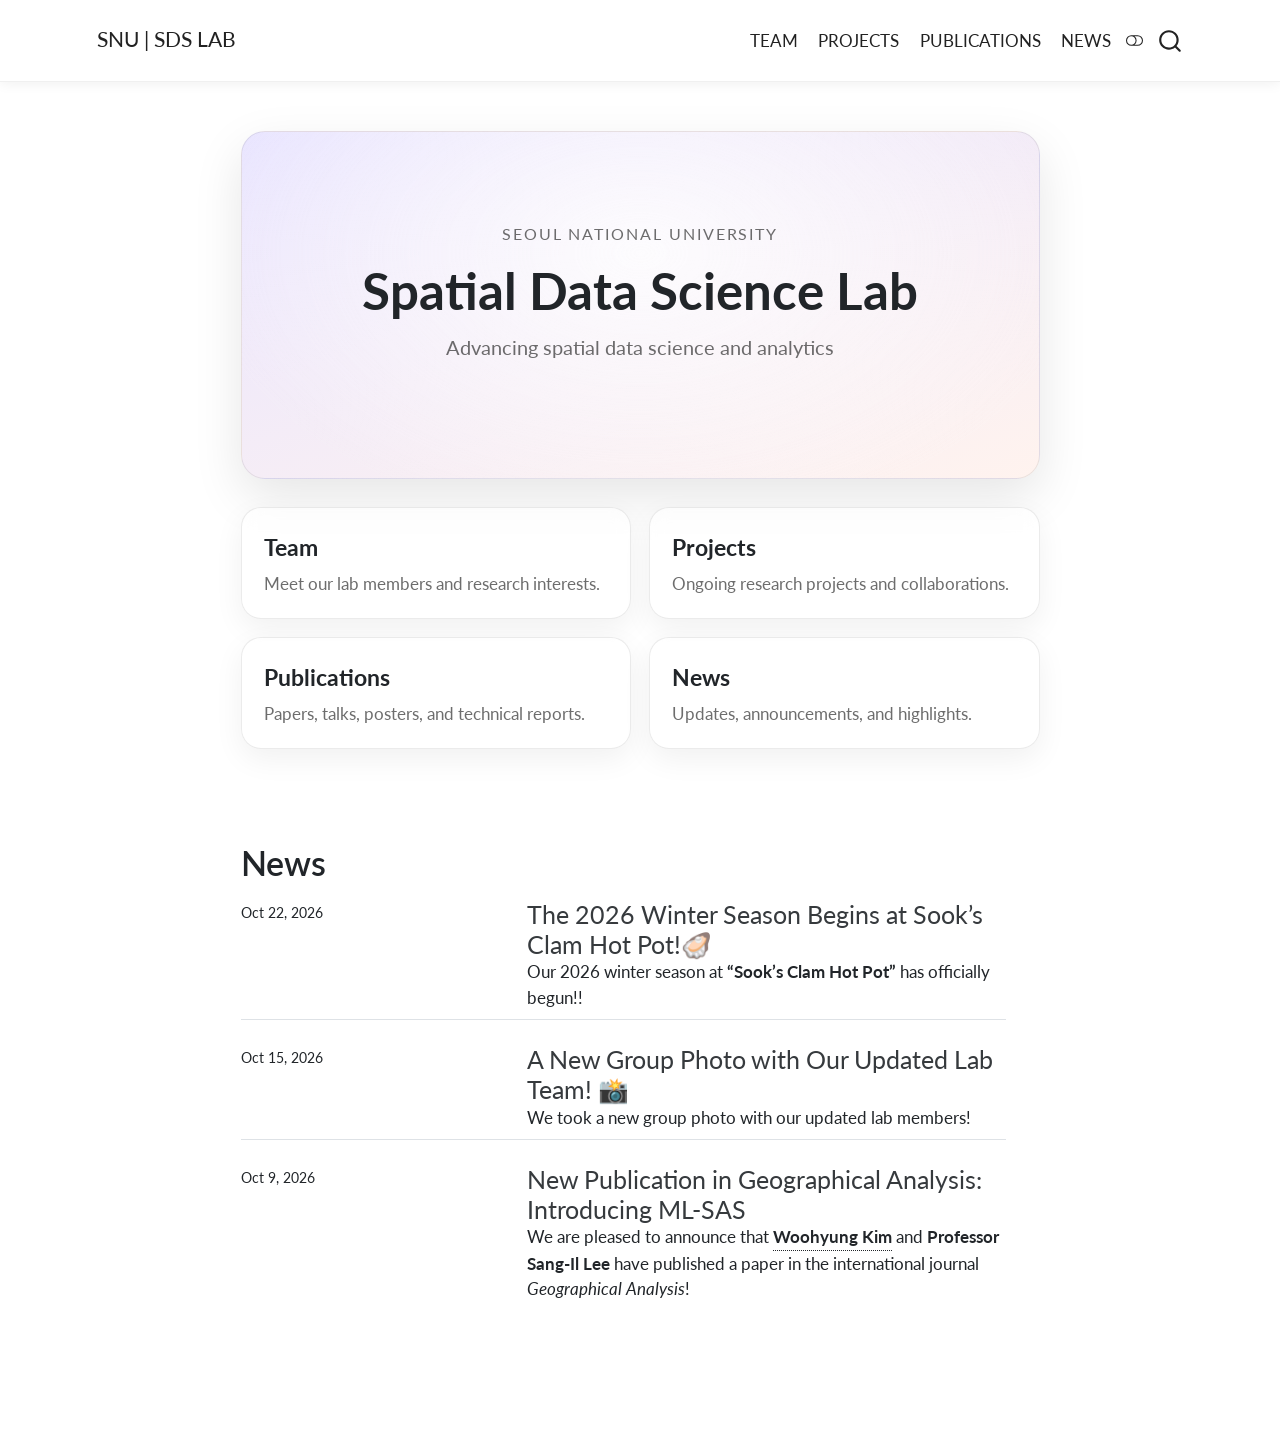
==== commit 3f8c51ca: "Update news posts and website" ====
--- a/docs/index.html
+++ b/docs/index.html
@@ -409,53 +409,53 @@
 <h1>News</h1>
 <div id="listing-latest-news" class="quarto-listing quarto-listing-container-default">
 <div class="list quarto-listing-default">
-<div class="quarto-post image-right" data-index="0" data-categories="V2Vic2l0ZSUyQ0Fubm91bmNlbWVudHM=" data-listing-date-sort="1772204400000" data-listing-file-modified-sort="1791433114632" data-listing-date-modified-sort="NaN" data-listing-reading-time-sort="1" data-listing-word-count-sort="46">
+<div class="quarto-post image-right" data-index="0" data-categories="V2Vic2l0ZSUyQ0Fubm91bmNlbWVudHM=" data-listing-date-sort="1792594800000" data-listing-file-modified-sort="1793172797156" data-listing-date-modified-sort="NaN" data-listing-reading-time-sort="1" data-listing-word-count-sort="85">
 <div class="body">
 <h3 class="no-anchor listing-title" data-anchor-id="news">
-<a href="./news/posts/2026-02-28-SDS-Lab-Website-Release.html" class="no-external">SDS Lab Website Completed</a>
+<a href="./news/posts/2026-10-22-2026-Sook's-ClamHotPot.html" class="no-external">The 2026 Winter Season Begins at Sook’s Clam Hot Pot!🦪</a>
 </h3>
-<div class="delink listing-description"><a href="./news/posts/2026-02-28-SDS-Lab-Website-Release.html" class="no-external">
-The updated website now presents a complete overview of our research in Spatial Data Science, GeoAI, GIS, and Geospatial Analytics, including detailed project descriptions…
+<div class="delink listing-description"><a href="./news/posts/2026-10-22-2026-Sook's-ClamHotPot.html" class="no-external">
+Our 2026 winter season at <strong>“Sook’s Clam Hot Pot”</strong> has officially begun!!
 </a></div>
 </div>
 <div class="metadata">
-<a href="./news/posts/2026-02-28-SDS-Lab-Website-Release.html" class="no-external">
+<a href="./news/posts/2026-10-22-2026-Sook's-ClamHotPot.html" class="no-external">
 <div class="listing-date">
-Feb 28, 2026
+Oct 22, 2026
 </div>
 </a>
 </div>
 </div>
-<div class="quarto-post image-right" data-index="1" data-categories="Q29uZmVyZW5jZQ==" data-listing-date-sort="1751036400000" data-listing-file-modified-sort="1791433114624" data-listing-date-modified-sort="NaN" data-listing-reading-time-sort="1" data-listing-word-count-sort="47">
+<div class="quarto-post image-right" data-index="1" data-categories="V2Vic2l0ZSUyQ0Fubm91bmNlbWVudHM=" data-listing-date-sort="1791990000000" data-listing-file-modified-sort="1793172797147" data-listing-date-modified-sort="NaN" data-listing-reading-time-sort="1" data-listing-word-count-sort="35">
 <div class="body">
 <h3 class="no-anchor listing-title">
-<a href="./news/posts/2025-06-28-korean-geography-conference.html" class="no-external">The 2025 Korean Geography Conference</a>
+<a href="./news/posts/2026-10-15-new-group-photo.html" class="no-external">A New Group Photo with Our Updated Lab Team! 📸</a>
 </h3>
-<div class="delink listing-description"><a href="./news/posts/2025-06-28-korean-geography-conference.html" class="no-external">
-At the 2025 Korean Geography Conference held on June 27–28, our lab’s master’s degree candidate, Hyemin, presented her thesis titled “Regionalization of the Seoul…
+<div class="delink listing-description"><a href="./news/posts/2026-10-15-new-group-photo.html" class="no-external">
+We took a new group photo with our updated lab members!
 </a></div>
 </div>
 <div class="metadata">
-<a href="./news/posts/2025-06-28-korean-geography-conference.html" class="no-external">
+<a href="./news/posts/2026-10-15-new-group-photo.html" class="no-external">
 <div class="listing-date">
-Jun 28, 2025
+Oct 15, 2026
 </div>
 </a>
 </div>
 </div>
-<div class="quarto-post image-right" data-index="2" data-categories="V2Vic2l0ZSUyQ0Fubm91bmNlbWVudHM=" data-listing-date-sort="1750950000000" data-listing-file-modified-sort="1791433114616" data-listing-date-modified-sort="NaN" data-listing-reading-time-sort="1" data-listing-word-count-sort="24">
+<div class="quarto-post image-right" data-index="2" data-categories="V2Vic2l0ZSUyQ0Fubm91bmNlbWVudHM=" data-listing-date-sort="1791471600000" data-listing-file-modified-sort="1793172797139" data-listing-date-modified-sort="NaN" data-listing-reading-time-sort="1" data-listing-word-count-sort="130">
 <div class="body">
 <h3 class="no-anchor listing-title">
-<a href="./news/posts/2025-06-27-website-open.html" class="no-external">GIS Lab Website Opened!</a>
+<a href="./news/posts/2026-10-09-woohyung-publishes.html" class="no-external">New Publication in Geographical Analysis: Introducing ML-SAS</a>
 </h3>
-<div class="delink listing-description"><a href="./news/posts/2025-06-27-website-open.html" class="no-external">
-Hello! The SNU GIS Lab website has been newly launched.
+<div class="delink listing-description"><a href="./news/posts/2026-10-09-woohyung-publishes.html" class="no-external">
+We are pleased to announce that <span class="author-photo-hover" tabindex="0"><strong>Woohyung Kim</strong><span class="author-photo-popup"></span></span> and <strong>Professor Sang-Il Lee</strong> have published a paper in the international journal <em>Geographical Analysis</em>!
 </a></div>
 </div>
 <div class="metadata">
-<a href="./news/posts/2025-06-27-website-open.html" class="no-external">
+<a href="./news/posts/2026-10-09-woohyung-publishes.html" class="no-external">
 <div class="listing-date">
-Jun 27, 2025
+Oct 9, 2026
 </div>
 </a>
 </div>
@@ -471,31 +471,57 @@
 
 </main> <!-- /main -->
 <!-- SDS LAB: global Go to Top button -->
+
 <button id="sds-go-to-top" type="button" aria-label="Go to top" title="Go to top">
+
   <svg viewbox="0 0 24 24" fill="none" stroke="currentColor" stroke-width="2" stroke-linecap="round" stroke-linejoin="round" aria-hidden="true">
+
     <path d="m6 11 6-6 6 6"></path>
+
     <path d="M12 5v14"></path>
+
   </svg>
+
   <span>TOP</span>
+
 </button>
+
 <script>
+
 (function () {
+
   const button = document.getElementById('sds-go-to-top');
+
   if (!button) return;
 
+
+
   function updateVisibility() {
+
     button.classList.toggle('is-visible', window.scrollY > 250);
+
   }
 
+
+
   button.addEventListener('click', function () {
+
     const reduceMotion = window.matchMedia('(prefers-reduced-motion: reduce)').matches;
+
     window.scrollTo({ top: 0, behavior: reduceMotion ? 'instant' : 'smooth' });
+
   });
 
+
+
   window.addEventListener('scroll', updateVisibility, { passive: true });
+
   updateVisibility();
+
 })();
+
 </script>
+
 <script id="quarto-html-after-body" type="application/javascript">
   window.document.addEventListener("DOMContentLoaded", function (event) {
     // Ensure there is a toggle, if there isn't float one in the top right
--- a/docs/styles.css
+++ b/docs/styles.css
@@ -320,32 +320,6 @@
   white-space: nowrap;
   color: #777;
   font-size: 0.9em;
-}
-
-
-/* Team: Group photo hero card */
-.team-hero-card{
-  border-radius: 24px;
-  overflow: hidden;
-  border: 1px solid rgba(0,0,0,0.08);
-  box-shadow: 0 18px 50px rgba(0,0,0,0.10);
-  background: #fff;
-  margin: 18px 0 28px 0;
-}
-
-.team-hero-img{
-  width: 100%;
-  height: clamp(260px, 52vh, 520px);
-  object-fit: cover;
-  object-position: 50% 40%;
-  display: block;
-}
-
-.team-hero-card p{
-  margin: 0;
-}
-.team-hero-img{
-  display: block;
 }
 
 /* ===== Professor card ===== */
@@ -875,7 +849,7 @@
 /* Links throughout the site remain visible against dark backgrounds. */
 .quarto-dark a,
 .quarto-dark a:visited {
-  color: #d4d4aa !important;
+  color: #cccccc !important;
 }
 
 .quarto-dark a:hover,
@@ -995,13 +969,17 @@
   color: #222222;
 }
 
-
-/* 다크 모드: navbar 안의 원본 로고 이미지를 숨기고 대체 로고 하나만 표시 */
-.quarto-dark .navbar img[src*="logo3"] {
+/* ========================================
+   Navbar Logo: Dark Mode // navbar 안의 원본 로고 이미지를 숨기고 대체 로고 하나만 표시
+   ======================================== */
+
+/* 1. 다크모드에서 Quarto의 기본 로고 이미지 숨기기 */
+.quarto-dark .navbar .navbar-brand-logo .navbar-logo {
   display: none !important;
 }
 
-.quarto-dark .navbar .navbar-brand::before {
+/* 2. 로고 영역에만 다크모드 전용 로고 표시 */
+.quarto-dark .navbar .navbar-brand-logo::before {
   content: "";
   display: inline-block;
   width: 36px;
@@ -1011,22 +989,71 @@
   background: url("images/logo3-1.png") center / contain no-repeat;
 }
 
-/* 다크 모드 토글: 바깥 장식 없이 토글 자체에 색 적용 */
-.quarto-dark .navbar .quarto-color-scheme-toggle {
+
+/* ========================================
+   Dark Mode Toggle: Mint Style  // 다크모드에서 토글 사라짐 방지&민트색 적용
+   ======================================== */
+
+/* 토글 전체 영역 */
+.quarto-dark .navbar a.quarto-color-scheme-toggle {
+  position: relative !important;
+  display: inline-flex !important;
+  align-items: center;
+  justify-content: center;
+  width: 42px !important;
+  height: 28px !important;
+  min-width: 42px;
+  padding: 0 !important;
+  background: transparent !important;
+  background-image: none !important;
+  border: 0 !important;
+  border-radius: 999px !important;
+  box-shadow: none !important;
   color: #aad4cd !important;
+  text-decoration: none !important;
+  cursor: pointer;
+}
+
+/* 토글 외곽선: 민트색 */
+.quarto-dark .navbar a.quarto-color-scheme-toggle::before {
+  content: "" !important;
+  position: absolute !important;
+  display: block !important;
+  top: 50% !important;
+  left: 50% !important;
+  width: 36px !important;
+  height: 21px !important;
+  transform: translate(-50%, -50%) !important;
+  box-sizing: border-box !important;
+  border: 2px solid #aad4cd !important;
+  border-radius: 999px !important;
   background: transparent !important;
-  border: none !important;
-  border-radius: 0 !important;
-  box-shadow: none !important;
-}
-
-.quarto-dark .navbar .quarto-color-scheme-toggle .bi,
-.quarto-dark .navbar .quarto-color-scheme-toggle .bi::before,
-.quarto-dark .navbar .quarto-color-scheme-toggle svg {
-  color: #aad4cd !important;
-  fill: #aad4cd !important;
-  stroke: #aad4cd !important;
-}
+  background-image: none !important;
+  -webkit-mask: none !important;
+  mask: none !important;
+  opacity: 1 !important;
+}
+
+/* 토글 동그라미: 민트색으로 채우기 */
+.quarto-dark .navbar a.quarto-color-scheme-toggle::after {
+  content: "" !important;
+  position: absolute !important;
+  display: block !important;
+  top: 50% !important;
+  right: 6px !important;
+  width: 13px !important;
+  height: 13px !important;
+  transform: translateY(-50%) !important;
+  box-sizing: border-box !important;
+  border: 0 !important;
+  border-radius: 50% !important;
+  background: #aad4cd !important;
+  background-image: none !important;
+  -webkit-mask: none !important;
+  mask: none !important;
+  opacity: 1 !important;
+}
+
 
 /* 검색 버튼은 별도로 색을 지정 */
 .quarto-dark .navbar .quarto-search-button,
@@ -1057,3 +1084,203 @@
   outline: 2px solid #aad4cd;
   outline-offset: 3px;
 }
+
+
+/* ========================================
+   Team: Group photo hero slideshow
+   ======================================== */
+
+/* 기존 배너 카드 디자인 유지 */
+.team-hero-card {
+  border-radius: 24px;
+  overflow: hidden;
+  border: 1px solid rgba(0,0,0,0.08);
+  box-shadow: 0 18px 50px rgba(0,0,0,0.10);
+  background: #fff;
+  margin: 18px 0 28px 0;
+}
+
+/* 슬라이드쇼 영역: 기존 사진 높이 유지 */
+.team-hero-slideshow {
+  position: relative;
+  width: 100%;
+  height: clamp(260px, 52vh, 520px);
+  overflow: hidden;
+}
+
+/* 기존 사진 스타일 유지 + 전환 효과 */
+.team-hero-slideshow .team-hero-img {
+  position: absolute;
+  top: 0;
+  left: 0;
+  width: 100%;
+  height: 100%;
+  object-fit: cover;
+  object-position: 50% 40%;
+  display: block;
+
+  /* 기본적으로 사진 숨기기 */
+  opacity: 0;
+  transition: opacity 0.8s ease-in-out;
+}
+
+/* 현재 활성화된 사진만 표시 */
+.team-hero-slideshow .team-hero-img.slide-active {
+  opacity: 1;
+}
+
+/* 기존 카드 내부 여백 제거 */
+.team-hero-card p {
+  margin: 0;
+}
+
+/* ========================================
+   Dark Mode Toggle: Fixed Size & Spacing
+   ======================================== */
+
+/* 라이트/다크 모드의 토글 공간 동일하게 고정 */
+.navbar a.quarto-color-scheme-toggle {
+  width: 20px !important;
+  min-width: 22px !important;
+  max-width: 23px !important;
+  height: 28px !important;
+  flex: 0 0 20px !important;
+  box-sizing: border-box !important;
+}
+
+/* 다크 모드 토글 외곽선 크기 유지 */
+.quarto-dark .navbar a.quarto-color-scheme-toggle::before {
+  width: 18px !important;
+  height: 11.5px !important;
+  border-width: 1px !important;
+}
+
+/* 다크 모드 내부 원 위치 보정 */
+.quarto-dark .navbar a.quarto-color-scheme-toggle::after {
+  width: 8.2px !important;
+  height: 8.2px !important;
+  right: 2px !important;
+}
+
+/* Projects: SNU logo light/dark mode */
+
+.project-logo-snu .snu-logo-light {
+  display: block;
+}
+
+.project-logo-snu .snu-logo-dark {
+  display: none;
+}
+
+.quarto-dark .project-logo-snu .snu-logo-light {
+  display: none;
+}
+
+.quarto-dark .project-logo-snu .snu-logo-dark {
+  display: block;
+}
+
+/* ========================================
+   News: Author photo hover popup // news 김우형 사진 팝업
+   ======================================== */
+
+/* 이름 */
+.author-photo-hover {
+  position: relative;
+  display: inline-block;
+  cursor: pointer;
+  color: inherit;
+  border-bottom: 1px dotted currentColor;
+}
+
+/* 사진 팝업 */
+.author-photo-popup {
+  position: absolute;
+  bottom: calc(100% + 12px);
+  left: 50%;
+  transform: translateX(-50%) translateY(6px);
+
+  width: 180px;
+  padding: 6px;
+  background: #ffffff;
+  border: 1px solid rgba(0, 0, 0, 0.08);
+  border-radius: 14px;
+  box-shadow: 0 12px 35px rgba(0, 0, 0, 0.18);
+
+  opacity: 0;
+  visibility: hidden;
+  pointer-events: none;
+  transition: opacity 0.2s ease, transform 0.2s ease, visibility 0.2s;
+  z-index: 1000;
+}
+
+/* 사진 크기 */
+.author-photo-popup img {
+  display: block;
+  width: 100%;
+  height: auto;
+  border-radius: 9px;
+}
+
+/* 마우스를 올리거나 키보드로 포커스하면 사진 표시 */
+.author-photo-hover:hover .author-photo-popup,
+.author-photo-hover:focus .author-photo-popup {
+  opacity: 1;
+  visibility: visible;
+  transform: translateX(-50%) translateY(0);
+}
+
+/* ==========================================================
+   News post pages: Return to all posts button
+   Applies only to links with .news-back-btn in news articles.
+   ========================================================== */
+.news-back-wrap {
+  display: flex;
+  justify-content: flex-start;
+  margin: 40px 0 24px;
+}
+
+.news-back-wrap a.news-back-btn,
+.news-back-wrap a.news-back-btn:visited {
+  display: inline-flex;
+  align-items: center;
+  justify-content: center;
+  box-sizing: border-box;
+  min-height: 48px;
+  min-width: 168px;
+  max-width: 100%;
+  padding: 11px 20px;
+  border: 1.5px solid #BDBDBD;
+  border-radius: 12px;
+  background-color: #FCFBF5;
+  color: #BDBDBD !important;
+  font-family: inherit;
+  font-size: 15px;
+  font-weight: 700;
+  line-height: 1.35;
+  text-align: center;
+  text-decoration: none !important;
+  box-shadow: 0 5px 16px rgba(0, 0, 0, 0.10);
+  transition: background-color 0.2s ease, color 0.2s ease,
+              box-shadow 0.2s ease, transform 0.2s ease;
+}
+
+.news-back-wrap a.news-back-btn:hover,
+.news-back-wrap a.news-back-btn:focus-visible {
+  background-color: #BDBDBD;
+  color: #FCFBF5 !important;
+  box-shadow: 0 8px 22px rgba(0, 0, 0, 0.14);
+  transform: translateY(-2px);
+  text-decoration: none !important;
+}
+
+.news-back-wrap a.news-back-btn:focus-visible {
+  outline: 2px solid #BDBDBD;
+  outline-offset: 3px;
+}
+
+@media (prefers-reduced-motion: reduce) {
+  .news-back-wrap a.news-back-btn {
+    transition: none;
+  }
+}
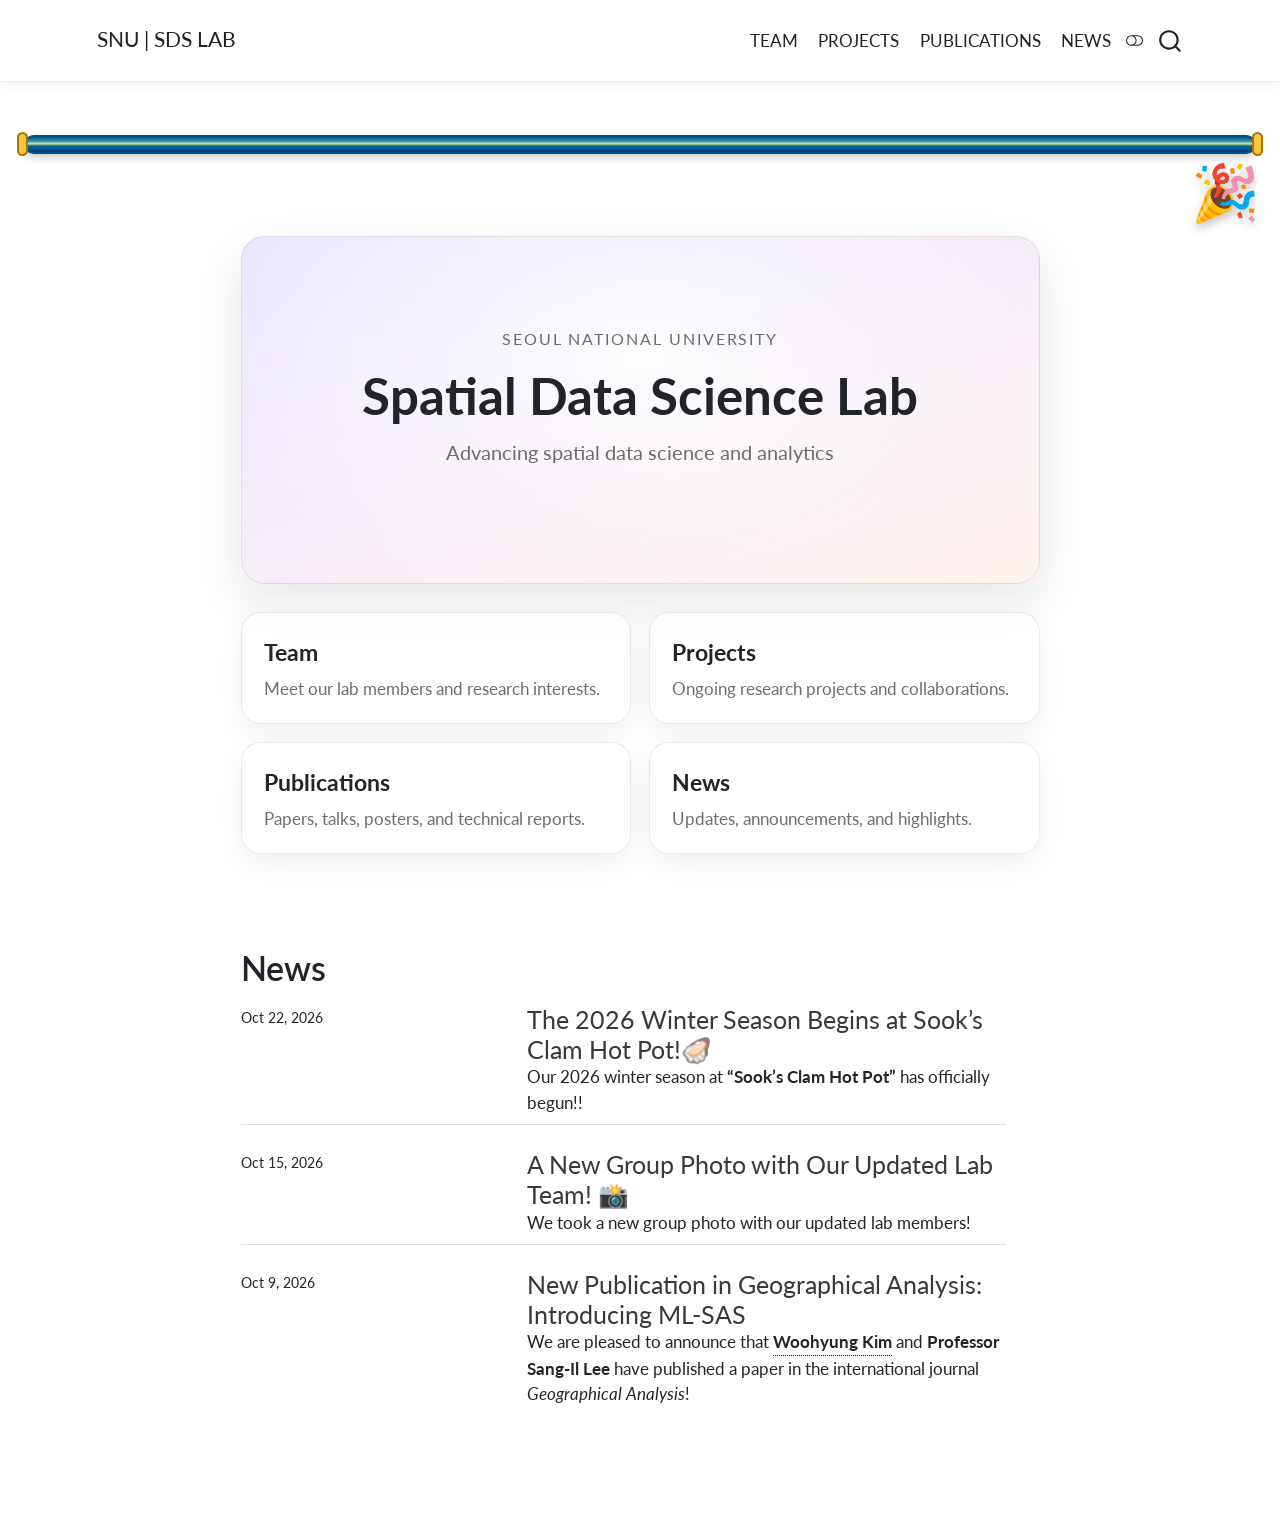
==== commit 1dc40775: "Update homepage and add Google Search Console verification" ====
--- a/docs/index.html
+++ b/docs/index.html
@@ -372,6 +372,407 @@
 
 
 <div class="home">
+<!-- =====================================================
+     SDS LAB | Birthday banner + confetti (HOME ONLY)
+     기존 styles.css / _quarto.yml 수정 없음
+     ===================================================== -->
+<style>
+  /* 이 섹션의 모든 디자인은 sds-birthday 접두어로 격리 */
+  .sds-birthday-area {
+    position: relative;
+    left: 50%;
+    transform: translateX(-50%);
+    width: min(1280px, calc(100vw - 32px));
+    max-width: none;
+    margin: 22px 0 82px;
+    isolation: isolate;
+  }
+
+  /* 평소에는 두루마리의 파란 봉만 보임 */
+  .sds-birthday-rod {
+    position: relative;
+    z-index: 2;
+    height: 19px;
+    margin: 0 8px;
+    border: 2px solid #074f81;
+    border-radius: 12px;
+    background: linear-gradient(180deg,
+      #005585 0%, #2295bd 28%, #f6dd80 45%,
+      #0071a2 59%, #003d70 100%);
+    box-shadow: 0 4px 7px rgba(0, 0, 0, .19);
+  }
+  .sds-birthday-rod::before,
+  .sds-birthday-rod::after {
+    content: "";
+    position: absolute;
+    top: -5px;
+    width: 11px;
+    height: 24px;
+    border: 2px solid #a96f0a;
+    border-radius: 6px;
+    background: #f7c83d;
+  }
+  .sds-birthday-rod::before { left: -9px; }
+  .sds-birthday-rod::after { right: -9px; }
+
+  /* 현수막 펼침 시간: 아래 ??s를 조절하면 됨.
+     고정된 픽셀 높이로 펼치므로 진행 속도가 균일하고 실제로 4.5초 소요됨. */
+  .sds-birthday-curtain {
+    height: 0;
+    overflow: hidden;
+    margin: 0 11px;
+    transition: height 1.7s linear;
+  }
+  .sds-birthday-fabric {
+    min-height: 0;
+    overflow: hidden;
+  }
+  .sds-birthday-paper {
+    position: relative;
+    overflow: hidden;
+    padding: clamp(18px, 2.2vw, 28px) clamp(8px, 1.6vw, 20px);
+    border-right: 7px solid #2da64b;
+    border-left: 7px solid #2da64b;
+    border-bottom: 11px solid #006396;
+    background: #fffdf3;
+    box-shadow: inset 0 0 0 2px #dfd5a1, 0 8px 17px rgba(0, 0, 0, .11);
+    color: #242424;
+  }
+
+  /* 레퍼런스처럼 원색의 장식 띠를 양쪽에 배치 */
+  .sds-birthday-paper::before {
+    content: "";
+    position: absolute;
+    inset: 0;
+    pointer-events: none;
+    opacity: .90;
+    background: linear-gradient(113deg,
+      transparent 0 3.5%, #ffd747 3.5% 5.5%,
+      #ef4848 5.5% 7.5%, #20a44a 7.5% 9.5%,
+      transparent 9.5% 90.5%, #20a44a 90.5% 92.5%,
+      #ef4848 92.5% 94.5%, #ffd747 94.5% 96.5%,
+      transparent 96.5%);
+  }
+  .sds-birthday-layout {
+    position: relative;
+    z-index: 1;
+    display: grid;
+    grid-template-columns: clamp(56px, 8.5vw, 112px) minmax(0, 1fr) clamp(56px, 8.5vw, 112px);
+    align-items: center;
+    gap: clamp(7px, 1vw, 16px);
+  }
+  .sds-birthday-seal {
+    display: grid;
+    place-items: center;
+    width: clamp(49px, 6.5vw, 88px);
+    aspect-ratio: 1;
+    margin: auto;
+    border: 5px double #fff7e8;
+    border-radius: 50%;
+    outline: 4px solid #dc3842;
+    background: #e83e48;
+    color: #fff !important;
+    font-family: "Gungsuh", "궁서", "GungsuhChe", "Batang", "AppleMyungjo", serif;
+    font-size: clamp(30px, 4vw, 55px);
+    font-weight: 900;
+    line-height: 1;
+    text-shadow: 1px 2px 1px rgba(105, 0, 0, .28);
+    box-shadow: 0 3px 3px rgba(0, 0, 0, .13);
+  }
+  .sds-birthday-words {
+    min-width: 0;
+    text-align: center;
+  }
+  .sds-birthday-main {
+    display: flex;
+    justify-content: center;
+    align-items: baseline;
+    gap: .25em;
+    color: #252525 !important;
+    font-family: "Arial Black", "Malgun Gothic", "Apple SD Gothic Neo", "Noto Sans KR", sans-serif;
+    font-size: clamp(29px, 4.4vw, 69px);
+    font-weight: 950;
+    letter-spacing: -.065em;
+    line-height: 1.13;
+    -webkit-text-stroke: .55px currentColor;
+  }
+  .sds-birthday-main span { white-space: nowrap; }
+  .sds-birthday-subtitle {
+    margin-top: clamp(7px, 1.1vw, 14px);
+    color: #18812d !important;
+    font-family: "Malgun Gothic", "Apple SD Gothic Neo", "Noto Sans KR", sans-serif;
+    font-size: clamp(12px, 1.55vw, 20px);
+    font-weight: 850;
+    letter-spacing: -.035em;
+    line-height: 1.35;
+    overflow-wrap: anywhere;
+  }
+
+  /* 폭죽 버튼은 현수막 우측 하단 '바깥'에 배치 */
+  #sds-birthday-button {
+    position: absolute;
+    top: calc(100% + 8px);
+    right: 9px;
+    z-index: 4;
+    display: grid;
+    place-items: center;
+    width: clamp(56px, 5vw, 74px);
+    height: clamp(56px, 5vw, 74px);
+    min-width: 56px;
+    min-height: 56px;
+    padding: 0;
+    border: 0;
+    border-radius: 0;
+    background: transparent;
+    appearance: none;
+    color: inherit;
+    font-family: "Segoe UI Emoji", "Apple Color Emoji", "Noto Color Emoji", sans-serif;
+    font-size: clamp(43px, 4.3vw, 60px);
+    line-height: 1;
+    cursor: pointer;
+    filter: drop-shadow(0 5px 4px rgba(0, 0, 0, .22));
+    transition: transform .2s ease, filter .2s ease;
+    -webkit-tap-highlight-color: transparent;
+    touch-action: manipulation;
+  }
+  #sds-birthday-button:hover {
+    transform: translateY(-3px) rotate(-10deg) scale(1.1);
+    filter: drop-shadow(0 8px 6px rgba(0, 0, 0, .28));
+  }
+  #sds-birthday-button:focus-visible {
+    outline: 3px solid #006396;
+    outline-offset: 3px;
+    border-radius: 12px;
+  }
+  #sds-birthday-button.sds-birthday-popped {
+    animation: sdsBirthdayPop .35s ease;
+  }
+  @keyframes sdsBirthdayPop {
+    0% { transform: scale(1) rotate(0); }
+    45% { transform: scale(1.23) rotate(-12deg); }
+    75% { transform: scale(.97) rotate(7deg); }
+    100% { transform: scale(1) rotate(0); }
+  }
+
+  /* 태블릿/작은 PC: 글씨가 작아지지 않도록 2줄로 변경 */
+  @media (max-width: 900px) {
+    .sds-birthday-main {
+      flex-direction: column;
+      align-items: center;
+      gap: 0;
+      font-size: clamp(24px, 5vw, 43px);
+      line-height: 1.12;
+    }
+  }
+  @media (max-width: 520px) {
+    .sds-birthday-area {
+      width: calc(100vw - 20px);
+      margin-top: 14px;
+      margin-bottom: 78px;
+    }
+    .sds-birthday-curtain { margin: 0 6px; }
+    .sds-birthday-rod { margin: 0 6px; }
+    .sds-birthday-paper {
+      padding: 18px 5px 15px;
+      border-left-width: 4px;
+      border-right-width: 4px;
+      border-bottom-width: 8px;
+    }
+    .sds-birthday-layout {
+      grid-template-columns: 43px minmax(0, 1fr) 43px;
+      gap: 6px;
+    }
+    .sds-birthday-seal {
+      width: 37px;
+      border-width: 3px;
+      outline-width: 2px;
+      font-size: 25px;
+    }
+    .sds-birthday-main {
+      font-size: clamp(20px, 5.4vw, 28px);
+      letter-spacing: -.08em;
+      -webkit-text-stroke: .2px currentColor;
+    }
+    .sds-birthday-subtitle {
+      margin-top: 7px;
+      font-size: clamp(11px, 2.8vw, 13px);
+      line-height: 1.25;
+    }
+  }
+  @media (max-width: 350px) {
+    /* 아주 좁은 화면: '일동 -'만 혼자 떨어지지 않게 의도적으로 줄바꿈 */
+    .sds-birthday-subtitle span { display: block; }
+    #sds-birthday-button {
+      right: 3px;
+      width: 56px;
+      height: 56px;
+      font-size: 46px;
+    }
+  }
+  @media (prefers-reduced-motion: reduce) {
+    .sds-birthday-curtain,
+    #sds-birthday-button { transition: none; }
+    #sds-birthday-button.sds-birthday-popped { animation: none; }
+  }
+</style>
+
+<div class="sds-birthday-area" id="sds-birthday-area">
+  <div class="sds-birthday-rod" aria-hidden="true"></div>
+  <div class="sds-birthday-curtain" id="sds-birthday-curtain" aria-hidden="true">
+    <div class="sds-birthday-fabric">
+      <div class="sds-birthday-paper">
+        <div class="sds-birthday-layout">
+          <div class="sds-birthday-seal" aria-label="경">경</div>
+          <div class="sds-birthday-words">
+            <div class="sds-birthday-main">
+              <span>이상일 교수님</span>
+              <span>생신</span>
+            </div>
+            <div class="sds-birthday-subtitle"><span>- 서울대학교 공간데이터분석</span> <span>연구실 일동 -</span></div>
+          </div>
+          <div class="sds-birthday-seal" aria-label="축">축</div>
+        </div>
+      </div>
+    </div>
+  </div>
+  <button type="button" id="sds-birthday-button" aria-controls="sds-birthday-curtain" aria-expanded="false" aria-label="현수막 펼치고 생일 축하 폭죽 터뜨리기" title="Happy Birthday! 🎉">🎉</button>
+</div>
+
+<script>
+(function () {
+  "use strict";
+  const area = document.getElementById("sds-birthday-area");
+  const button = document.getElementById("sds-birthday-button");
+  const curtain = document.getElementById("sds-birthday-curtain");
+  if (!area || !button || !curtain) return;
+  const fabric = curtain.querySelector(".sds-birthday-fabric");
+  if (!fabric) return;
+
+  // 펼쳐지는 동안에는 실제 높이(px)를 애니메이션하고,
+  // 끝나면 auto로 바꿔 모바일 회전과 창 크기 변경에도 적응시킴.
+  curtain.addEventListener("transitionend", function (event) {
+    if (event.target === curtain && event.propertyName === "height" &&
+        area.classList.contains("is-open")) {
+      curtain.style.height = "auto";
+    }
+  });
+
+  // 캔버스를 body에 두어 Quarto의 본문 너비/오버플로에 영향받지 않게 함
+  const canvas = document.createElement("canvas");
+  canvas.setAttribute("aria-hidden", "true");
+  canvas.style.cssText = "position:fixed;inset:0;width:100%;height:100%;" +
+    "pointer-events:none;z-index:9999;";
+  document.body.appendChild(canvas);
+  const ctx = canvas.getContext("2d");
+  if (!ctx) return;
+
+  const palette = ["#ff547e", "#ffd53e", "#3fc3ee", "#62ce70", "#aa79e8",
+    "#ff854a", "#e6453f", "#fff2a8", "#5f9af0", "#d2ed65"];
+  const DURATION = 5000;
+  const FADE = 700;
+  const reducedMotion = window.matchMedia("(prefers-reduced-motion: reduce)");
+  let particles = [];
+  let startedAt = 0;
+  let frameId = null;
+  let w = 0, h = 0;
+
+  function fitCanvas() {
+    const scale = Math.min(window.devicePixelRatio || 1, 2);
+    w = window.innerWidth;
+    h = window.innerHeight;
+    canvas.width = Math.round(w * scale);
+    canvas.height = Math.round(h * scale);
+    ctx.setTransform(scale, 0, 0, scale, 0, 0);
+  }
+  fitCanvas();
+  window.addEventListener("resize", fitCanvas, { passive: true });
+
+  function createConfetti() {
+    const rect = button.getBoundingClientRect();
+    const x0 = rect.left + rect.width / 2;
+    const y0 = rect.top + rect.height / 2;
+    const count = w < 600 ? 125 : 220;
+    particles = Array.from({ length: count }, (_, i) => {
+      const angle = Math.random() * Math.PI * 2;
+      const speed = 115 + Math.random() * 370;
+      return {
+        x0, y0,
+        vx: Math.cos(angle) * speed,
+        vy: Math.sin(angle) * speed - 75,
+        width: 3 + Math.random() * 5,
+        height: 5 + Math.random() * 9,
+        color: palette[i % palette.length],
+        rot: Math.random() * Math.PI * 2,
+        spin: (Math.random() - .5) * 11,
+        phase: Math.random() * 7,
+        circle: Math.random() < .14
+      };
+    });
+  }
+
+  function animate(now) {
+    const elapsed = now - startedAt;
+    ctx.clearRect(0, 0, w, h);
+    if (elapsed >= DURATION) {
+      particles = [];
+      frameId = null;
+      return;
+    }
+    const t = elapsed / 1000;
+    const alpha = Math.min(1, (DURATION - elapsed) / FADE);
+    for (const p of particles) {
+      // 처음에는 사방으로 퍼지고 이후 중력과 좌우 흔들림이 작용
+      const x = p.x0 + p.vx * t + Math.sin(5 * t + p.phase) * 7;
+      const y = p.y0 + p.vy * t + 0.5 * 130 * t * t;
+      if (x < -20 || x > w + 20 || y < -20 || y > h + 20) continue;
+      ctx.save();
+      ctx.translate(x, y);
+      ctx.rotate(p.rot + p.spin * t);
+      ctx.globalAlpha = alpha;
+      ctx.fillStyle = p.color;
+      if (p.circle) {
+        ctx.beginPath();
+        ctx.arc(0, 0, p.width / 2, 0, Math.PI * 2);
+        ctx.fill();
+      } else {
+        ctx.fillRect(-p.width / 2, -p.height / 2, p.width, p.height);
+      }
+      ctx.restore();
+    }
+    frameId = requestAnimationFrame(animate);
+  }
+
+  button.addEventListener("click", function () {
+    // A방식: 처음에만 펼치고, 다시 눌러도 현수막은 그대로 유지
+    if (!area.classList.contains("is-open")) {
+      // height: auto / grid fractional rows가 아니라, 실제 현수막 높이로 전환.
+      // CSS에 지정한 시간 동안 일정한 속도로 펼쳐짐.
+      const fullHeight = Math.ceil(fabric.getBoundingClientRect().height);
+      area.classList.add("is-open");
+      curtain.style.height = reducedMotion.matches ? "auto" : `${fullHeight}px`;
+      curtain.setAttribute("aria-hidden", "false");
+      button.setAttribute("aria-expanded", "true");
+      button.setAttribute("aria-label", "생일 축하 폭죽 다시 터뜨리기");
+    }
+    button.classList.remove("sds-birthday-popped");
+    void button.offsetWidth;
+    button.classList.add("sds-birthday-popped");
+
+    if (frameId !== null) cancelAnimationFrame(frameId);
+    frameId = null;
+    particles = [];
+    ctx.clearRect(0, 0, w, h);
+    if (reducedMotion.matches) return;
+    fitCanvas();
+    createConfetti();
+    startedAt = performance.now();
+    frameId = requestAnimationFrame(animate);
+  });
+  button.addEventListener("animationend", function () {
+    button.classList.remove("sds-birthday-popped");
+  });
+})();
+</script>
 <div class="hero">
 <div class="hero-inner">
 
